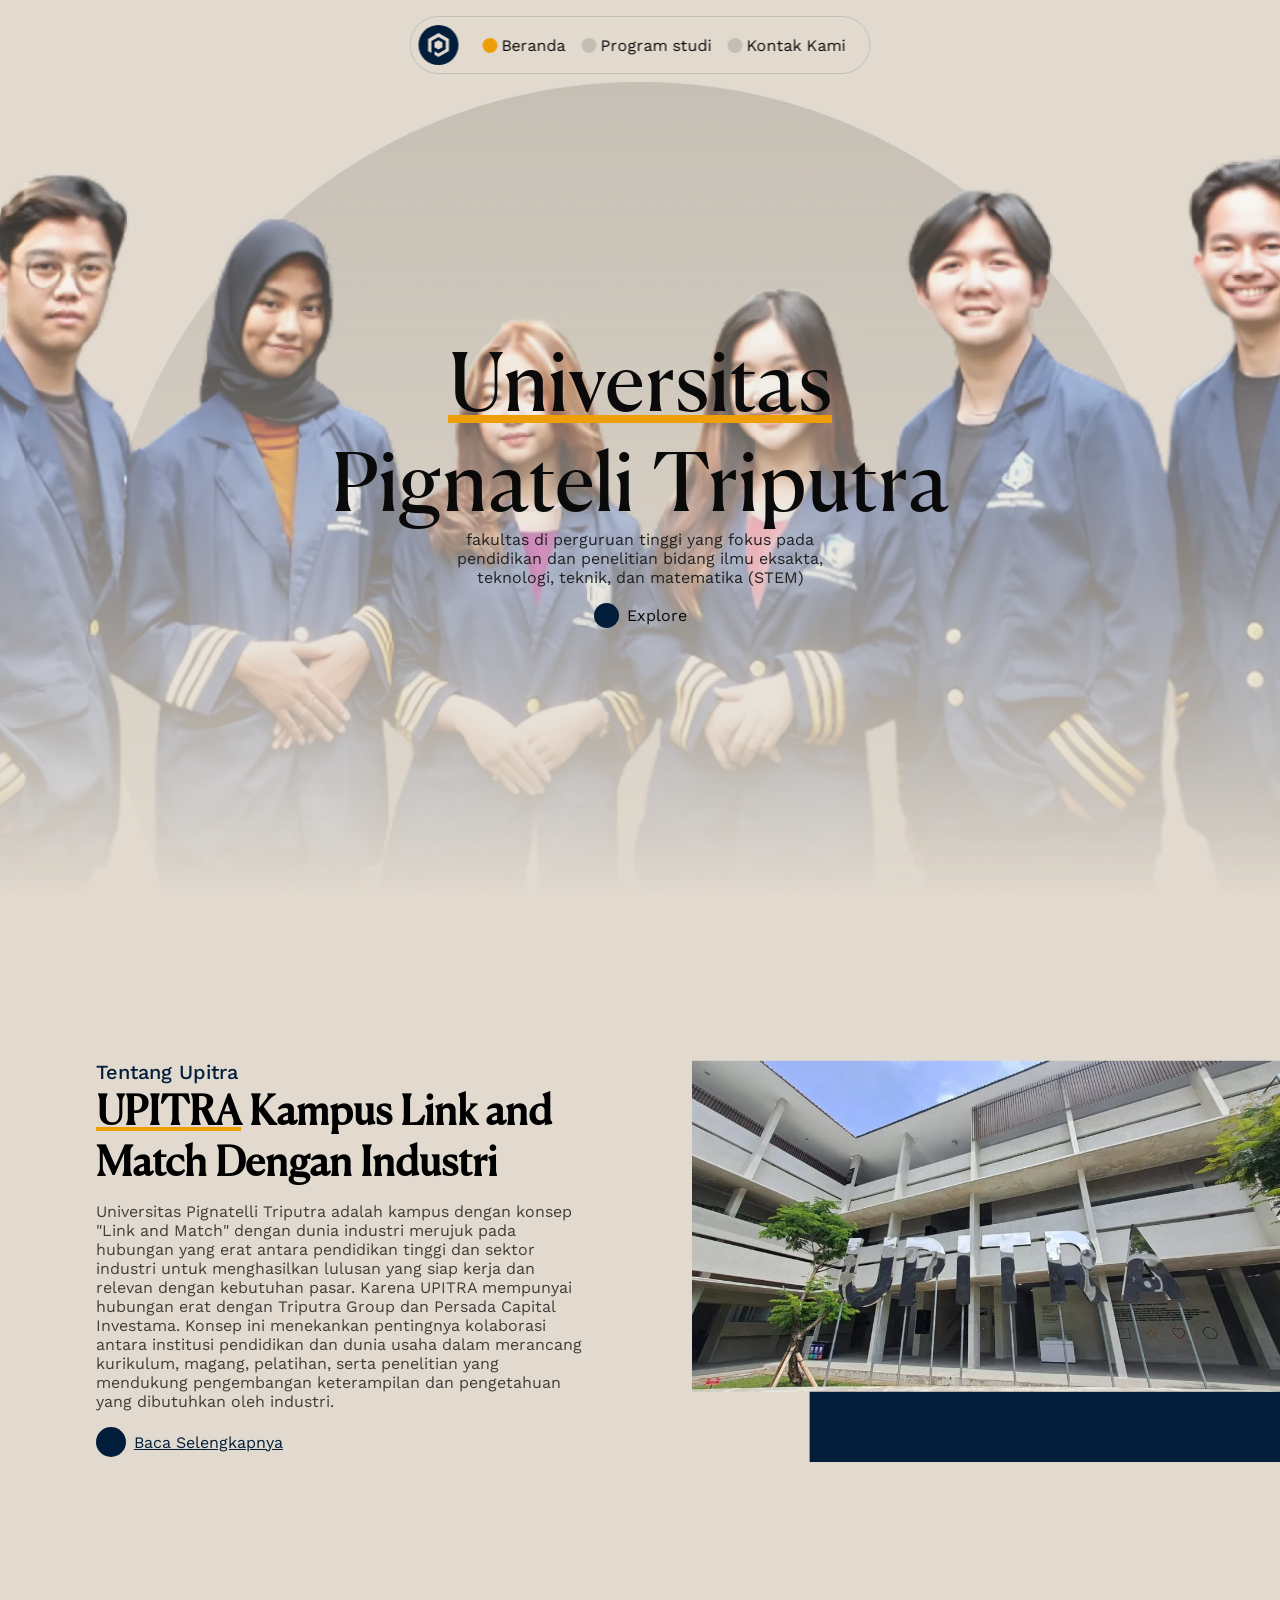
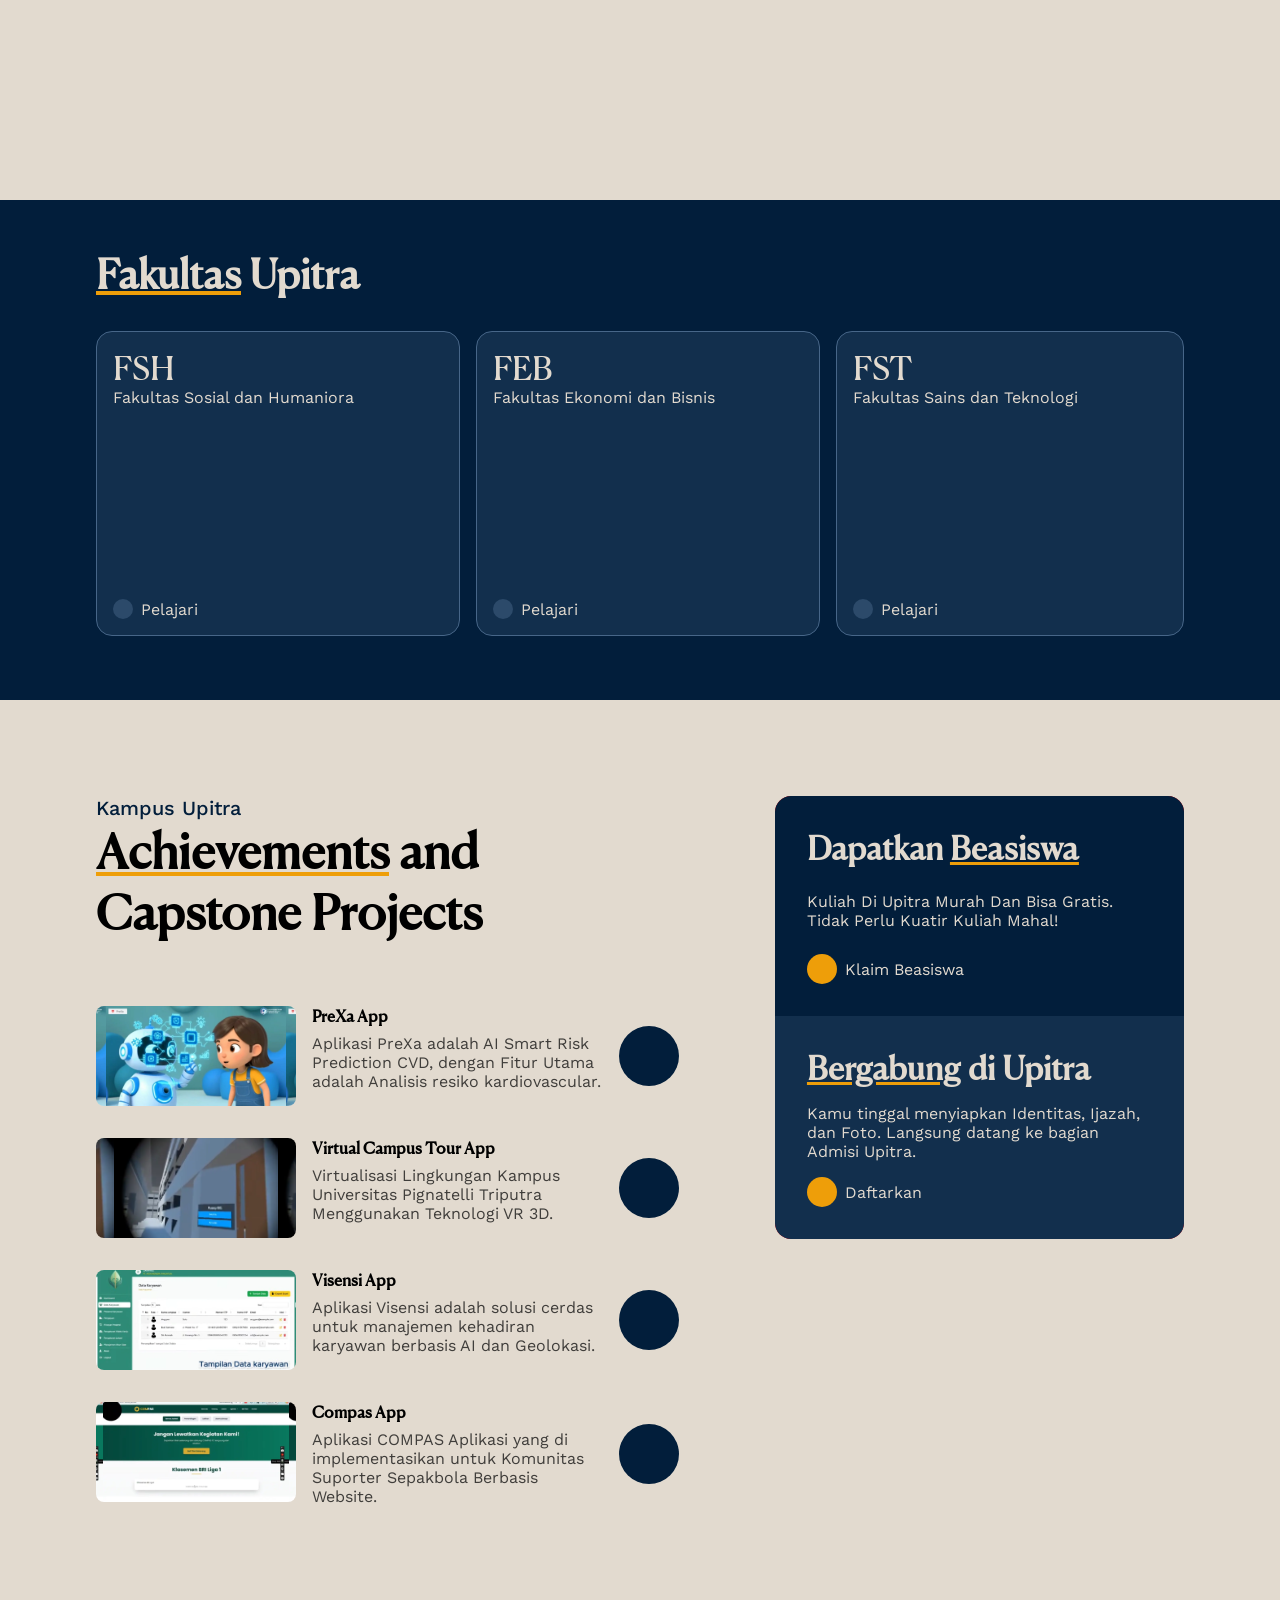
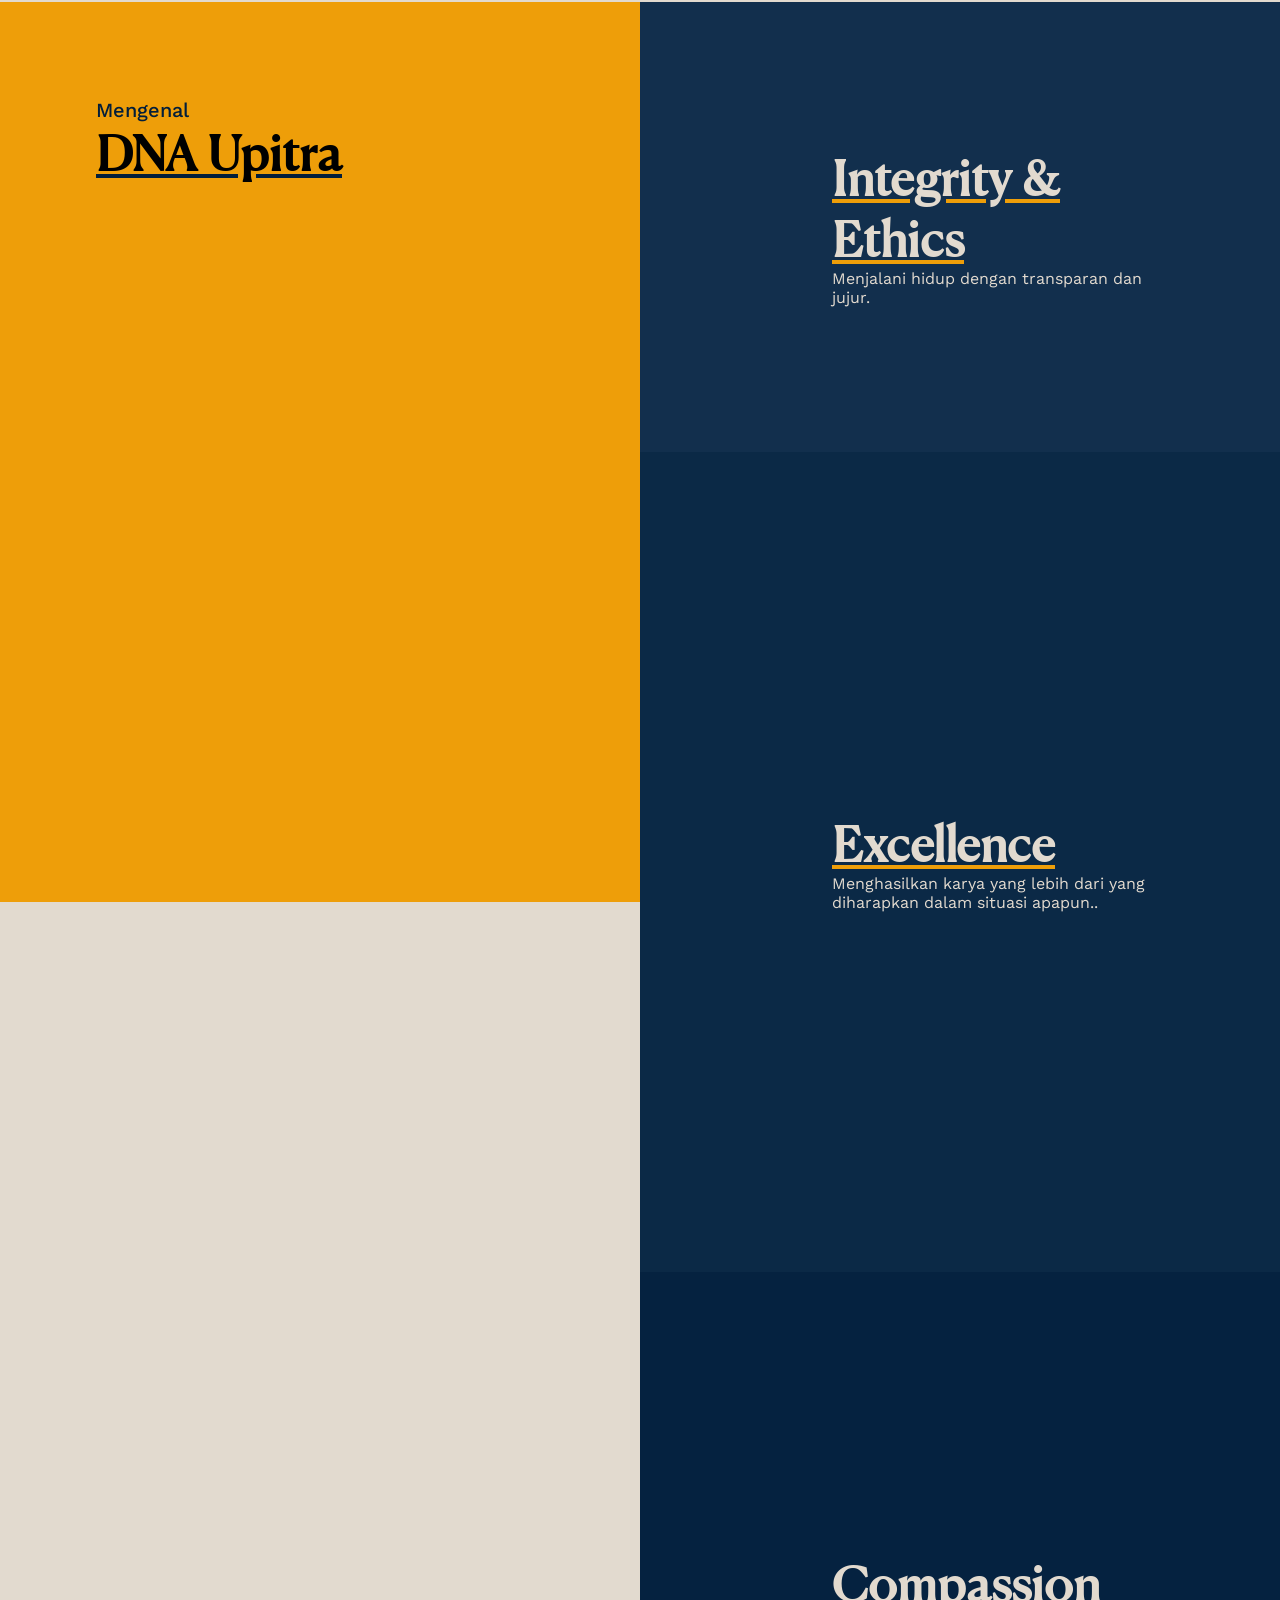
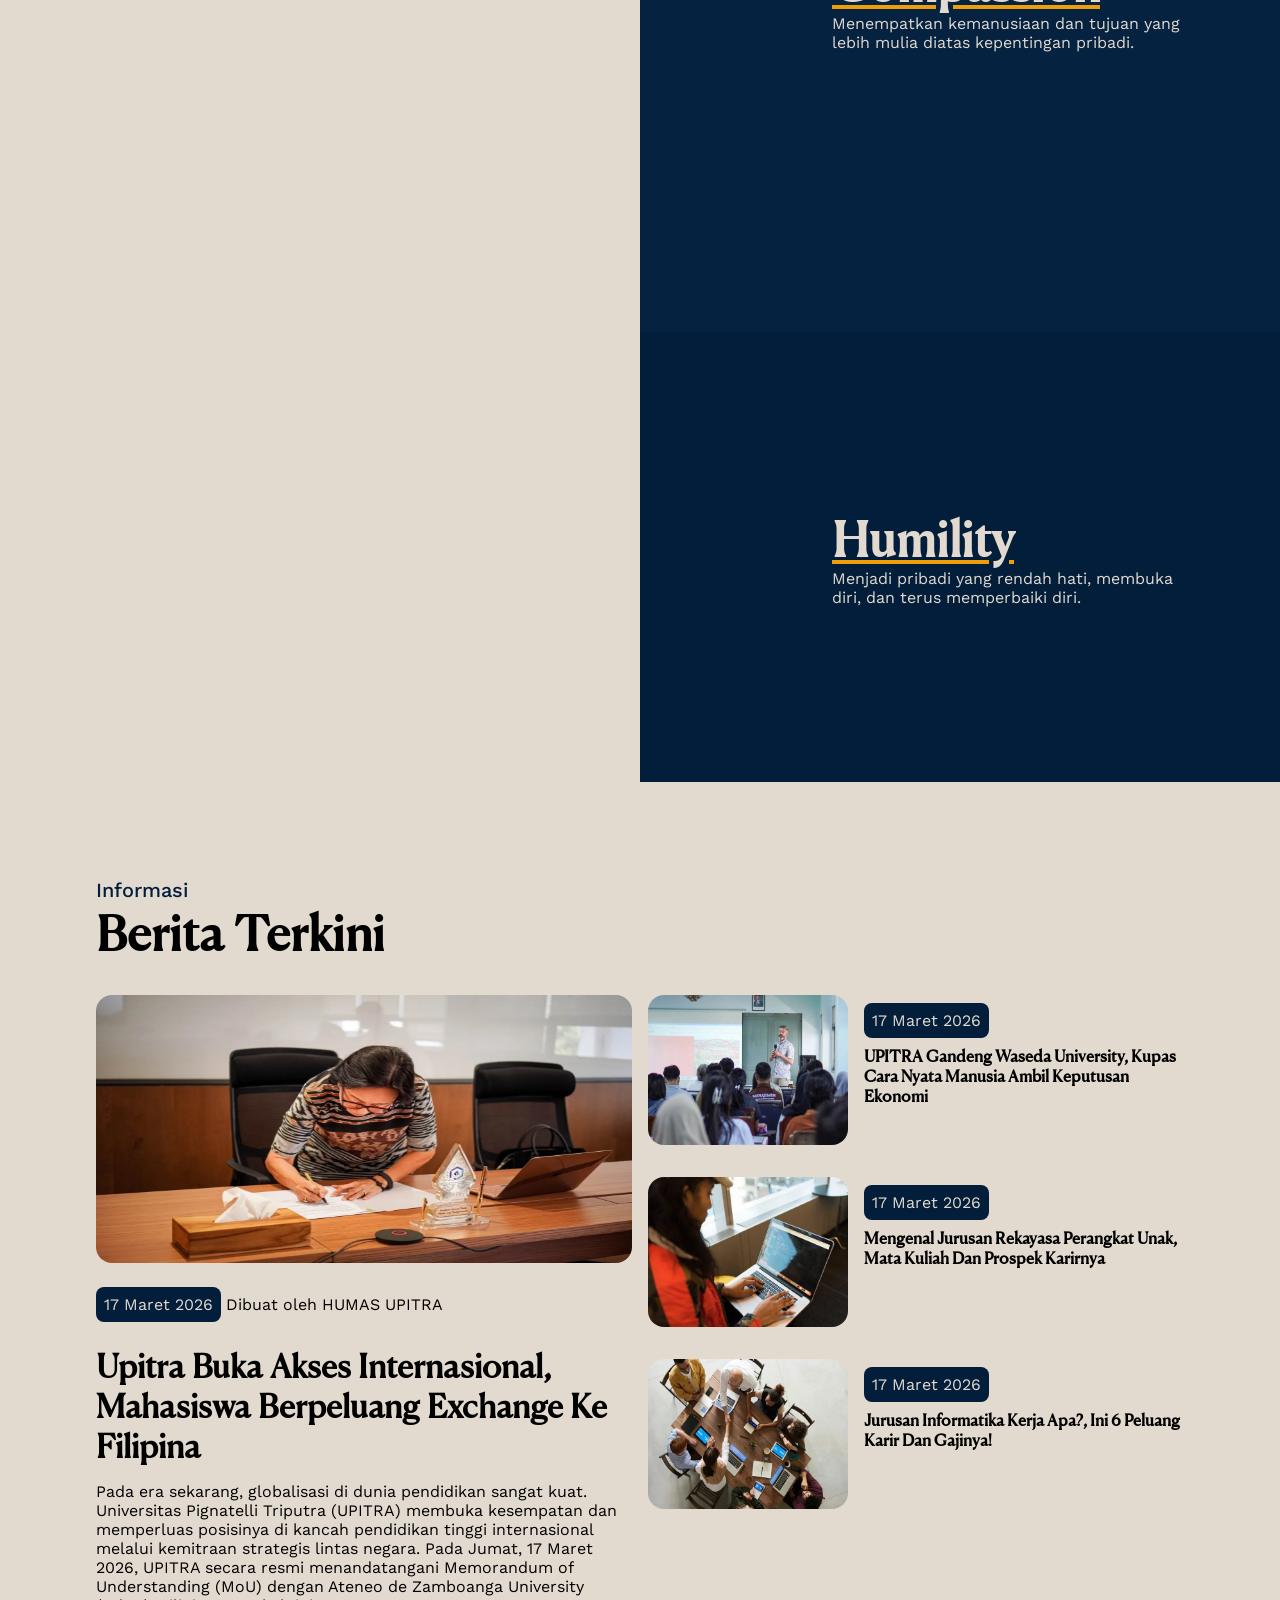
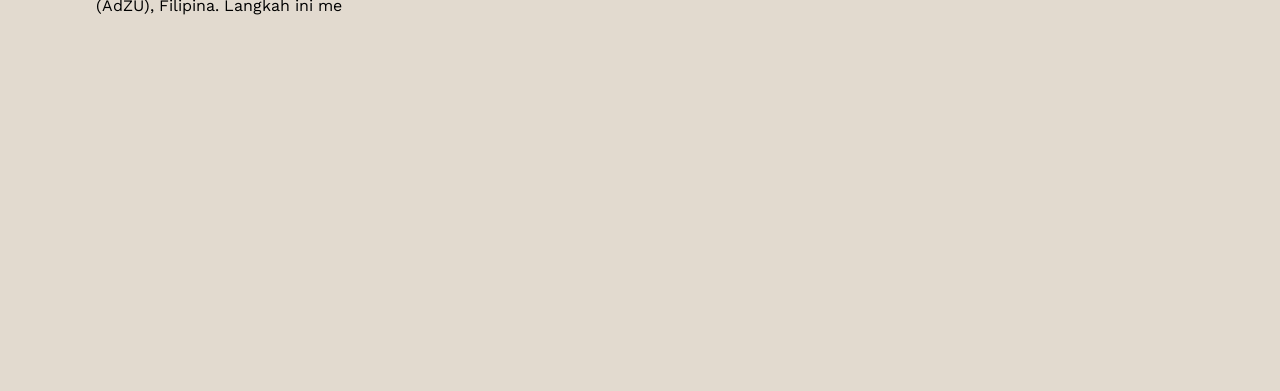
==== index.html @ 9a49d214 "uptd" ====
<!DOCTYPE html>
<html lang="en">
<head>
    <meta charset="UTF-8">
    <meta name="viewport" content="width=device-width, initial-scale=1.0">
    <link rel="stylesheet" href="style.css">
    <link rel='stylesheet' href='https://cdn-uicons.flaticon.com/4.0.0/uicons-regular-rounded/css/uicons-regular-rounded.css'>
    <link rel='stylesheet' href='https://cdn-uicons.flaticon.com/4.0.0/uicons-regular-straight/css/uicons-regular-straight.css'>
    <title>Document</title>
</head>
<body>
    <header>
        <div class="logo">
            <svg xmlns="http://www.w3.org/2000/svg" width="862" height="993" viewBox="0 0 862 993" fill="none">
                <path d="M862 250V745L430 993L268 900L267 752L429.5 848.5L727.5 674.5V334.5L433.5 164.5L140 332.5L138.5 826L137 825L0 746V251.5L433.5 0L862 250ZM594 396V586L428.5 681L264 586V396.5L429.5 300.5L594 396Z" fill="#0B0B0B"/>
            </svg>
        </div>
        <ul class="menus" id="menus">
            <li class="menu"><a href=""><span class="active"></span>Beranda</a></li>
            <li class="menu"><a href=""><span></span>Program studi</a></li>
            <li class="menu"><a href=""><span></span>Kontak Kami</a></li>
        </ul>
        <div class="trigger-menu" id="triggerMenu" >
            <i class="fi fi-rs-burger-menu"></i>
        </div>
    </header>
    <section class="section1">
        <div class="hero">
            <h1><span>Universitas</span> <br> Pignateli Triputra</h1>
            <div class="con-hero-text">
                <p>fakultas di perguruan tinggi yang fokus pada pendidikan dan penelitian bidang ilmu eksakta, teknologi, teknik, dan matematika (STEM)</p>
                <a href="#sc2"><span><i class="fi fi-rr-arrow-small-down"></i></span> Explore</a>
            </div>
        </div>
    </section>
    <section class="section2" id="sc2">
        <div class="tentang-kami">
            <h3>Tentang Upitra</h3>
            <h2><span>UPITRA</span> Kampus Link and Match Dengan Industri</h2>
            <p>
                Universitas Pignatelli Triputra adalah kampus dengan konsep "Link and Match" dengan dunia industri merujuk pada hubungan yang erat antara pendidikan tinggi dan sektor industri untuk menghasilkan lulusan yang siap kerja dan relevan dengan kebutuhan pasar. Karena UPITRA mempunyai hubungan erat dengan Triputra Group dan Persada Capital Investama. Konsep ini menekankan pentingnya kolaborasi antara institusi pendidikan dan dunia usaha dalam merancang kurikulum, magang, pelatihan, serta penelitian yang mendukung pengembangan keterampilan dan pengetahuan yang dibutuhkan oleh industri.
            </p>
            <a class="baca-selengkapnya"><button><i class="fi fi-rs-arrow-small-right"></i></button> Baca Selengkapnya</a>
        </div>
        <div class="image-sc2">
            <div class="gambar-gedung">
                <img src="assets/gedung.webp" alt="">
            </div>
        </div>
    </section>
    <section class="section3">
        <div class="fakultas">
            <h2><span>Fakultas</span> Upitra</h2>
            <ul>
                <li>
                    <p>
                        <span>FSH</span> <br>
                        Fakultas Sosial dan Humaniora
                    </p>
                    <i class="icon fi fi-rs-languages-world"></i>
                    <a href=""><span><i class="fi fi-rs-arrow-small-right"></i></span>Pelajari </a>
                </li>
                <li>
                    <p>
                        <span>FEB</span> <br>
                        Fakultas Ekonomi dan Bisnis
                    </p>
                    <i class="icon fi fi-rs-bank"></i>
                    <a href=""><span><i class="fi fi-rs-arrow-small-right"></i></span>Pelajari </a>
                </li>
                <li>
                    <p>
                        <span>FST</span> <br>
                        Fakultas Sains dan Teknologi
                    </p>
                    <i class="icon fi fi-rs-display-code"></i>
                    <a href=""><span><i class="fi fi-rs-arrow-small-right"></i></span>Pelajari </a>
                </li>
            </ul>
        </div>
        <div class="project">
            <div class="achievement">
                <h3>Kampus Upitra</h3>
                <h2><span>Achievements</span> and Capstone Projects</h2>
                <div class="con-projects">
                    <div class="item-project">
                        <div class="img-item-project"></div>
                        <div class="content-project">
                            <h4>PreXa App</h4>
                            <p>Aplikasi PreXa adalah AI Smart Risk Prediction CVD, dengan Fitur Utama adalah Analisis resiko kardiovascular.</p>
                        </div>
                        <a href=""></a>
                    </div>
                    <div class="item-project">
                        <div class="img-item-project"></div>
                        <div class="content-project">
                            <h4>Virtual Campus Tour App</h4>
                            <p>Virtualisasi Lingkungan Kampus Universitas Pignatelli Triputra Menggunakan Teknologi VR 3D.</p>
                        </div>
                        <a href=""></a>
                    </div>
                    <div class="item-project">
                        <div class="img-item-project"></div>
                        <div class="content-project">
                            <h4>Visensi App</h4>
                            <p>Aplikasi Visensi adalah solusi cerdas untuk manajemen kehadiran karyawan berbasis AI dan Geolokasi.</p>
                        </div>
                        <a href=""></a>
                    </div>
                    <div class="item-project">
                        <div class="img-item-project"></div>
                        <div class="content-project">
                            <h4>Compas App</h4>
                            <p>Aplikasi COMPAS Aplikasi yang di implementasikan untuk Komunitas Suporter Sepakbola Berbasis Website.</p>
                        </div>
                        <a href=""></a>
                    </div>
                </div>
            </div>
            <div class="con-sticky">
                <div class="pendaftaran">
                <div class="beasiswa">
                    <h3>Dapatkan <span>Beasiswa</span></h3>
                    <p>Kuliah Di Upitra Murah Dan Bisa Gratis. Tidak Perlu Kuatir Kuliah Mahal!</p>
                    <a href=""><span><i class="fi fi-rs-arrow-small-right"></i></span>Klaim Beasiswa</a>
                </div>
                <div class="daftarkan">
                    <h3><span>Bergabung</span> di Upitra</h3>
                    <p>Kamu tinggal menyiapkan Identitas, Ijazah, dan Foto. Langsung datang ke bagian Admisi Upitra.</p>
                    <a href=""><span><i class="fi fi-rs-arrow-small-right"></i></span>Daftarkan</a>
                </div>
            </div>
            </div>

        </div>
    </section>
    <section class="section4">
        <div class="con-sticky-img">
            <div class="img-upitra-dna">
                <h3>Mengenal</h3>
                <h2>DNA Upitra</h2>
            </div>
        </div>
        <ul>
            <li class="upitra-dna">
                <i class="fi fi-rs-square"></i>
                <div class="content-upitra-dna">
                    <h4>Integrity & Ethics</h4>
                    <p>Menjalani hidup dengan transparan dan jujur.</p>
                </div>
            </li>
            <li class="upitra-dna">
                <i class="fi fi-rs-star"></i>
                <div class="content-upitra-dna">
                    <h4>Excellence</h4>
                    <p>Menghasilkan karya yang lebih dari yang diharapkan dalam situasi apapun..</p>
                </div>
            </li>
            <li class="upitra-dna">
                <i class="fi fi-rs-heart"></i>
                <div class="content-upitra-dna">
                    <h4>Compassion</h4>
                    <p>Menempatkan kemanusiaan dan tujuan yang lebih mulia diatas kepentingan pribadi.</p>
                </div>
            </li>
            <li class="upitra-dna">
                <i class="fi fi-rs-circle"></i>
                <div class="content-upitra-dna">
                    <h4>Humility</h4>
                    <p>Menjadi pribadi yang rendah hati, membuka diri, dan terus memperbaiki diri.</p>
                </div>
            </li>
        </ul>
    </section>
    <section class="section5">
        <h3 class="informasi">Informasi</h3>
        <h2>Berita Terkini</h2>
        <div class="con-berita">
            <div class="item-berita">
                <img src="assets/filipin.webp" class="img-berita" alt="" srcset="">
                <div class="date"><span>17 Maret 2026</span> Dibuat oleh HUMAS UPITRA</div>
                <h4>Upitra Buka Akses Internasional, Mahasiswa Berpeluang exchange ke filipina</h4>
                <p>Pada era sekarang, globalisasi di dunia pendidikan sangat kuat. Universitas Pignatelli Triputra (UPITRA) membuka kesempatan dan memperluas posisinya di kancah pendidikan tinggi internasional melalui kemitraan strategis lintas negara. Pada Jumat, 17 Maret 2026, UPITRA secara resmi menandatangani Memorandum of Understanding (MoU) dengan Ateneo de Zamboanga University (AdZU), Filipina. Langkah ini me</p>
            </div>
            <div class="berita-vertikal">

                <div class="item-berita-vertikal">
                    <img src="assets/waseda.webp" class="img-berita-vertikal"></img>
                    <div class="content-berita-vertikal">
                        <div class="date"><span>17 Maret 2026</span></div>
                        <h4>UPITRA Gandeng Waseda University, Kupas Cara Nyata Manusia Ambil Keputusan Ekonomi</h4>
                    </div>
                </div>

                <div class="item-berita-vertikal">
                    <img src="assets/rpl.webp" class="img-berita-vertikal"></img>
                    <div class="content-berita-vertikal">
                        <div class="date"><span>17 Maret 2026</span></div>
                        <h4>Mengenal Jurusan rekayasa perangkat unak, mata kuliah dan prospek karirnya</h4>
                    </div>
                </div>

                <div class="item-berita-vertikal">
                    <img src="assets/informatika.webp" class="img-berita-vertikal"></img>
                    <div class="content-berita-vertikal">
                        <div class="date"><span>17 Maret 2026</span></div>
                        <h4>Jurusan informatika kerja apa?, ini 6 peluang karir dan gajinya!</h4>
                    </div>
                </div>

            </div>
        </div>
    </section>

    <footer>

    </footer>
    <script>
        const triggerMenu = document.getElementById("triggerMenu");
        const menus = document.getElementById("menus");

        function showMenu() {
            menus.classList.toggle('buka')
            if (menus.classList.contains('buka')) {
                document.body.style.overflow = 'hidden'
            } else {
                document.body.style.overflow = 'auto'
            }
        }

        triggerMenu.addEventListener("click", showMenu)

        document.body.style.overflow = 'auto'
    </script>
</body>
</html>
---- style.css ----
@import url(./global.css);

:is(h1, h2, h3, h4, h5, h6) {
    font-family: var(--font1)
}

body {
    background: var(--light);
    font-family: var(--font2)
}

header {
    display: flex;
    align-items: center;
    width: fit-content;
    justify-content: center;
    padding: 0rem;
    background-color: oklch(from var(--light) l c h / 0.75);
    backdrop-filter: blur(10px);
    border: 1px solid var(--gray);
    border-radius: 100px;
    position: fixed;
    padding: 0.5rem;
    padding-right: 1.5rem;
    top: 1rem;
    left: 50%;
    transform: translateX(-50%);
    gap: 1.5rem;
    height: fit-content;
    z-index: 999;

    .logo {
        width: 40px;
        height: 40px;
        /* margin-left: var(--p-body); */
        display: flex;
        align-items: center;
        gap: 0.5rem;
        background-color: var(--cl2);
        padding: 0.5rem;
        border-radius: 50%;
        flex-shrink: 0;
    }

    .logo h1 {
        font-size: 1.25rem;
        font-weight: bold;
    }

    .logo svg {
        width: 100%;
        height: 100%;
        flex-shrink: 0;
    }

    .logo svg path {
        fill: var(--light);
    }

    .menus {
        display: flex;
        align-items: center;
        height: 100%;
        font-size: 1.5rem;
        gap: 1rem;
        list-style: none;
        /* padding-right: var(--p-body); */
    }

    .menus .menu a {
        text-decoration: none;
        display: flex;
        align-items: center;
        gap: 0.25rem;
        font-size: 1rem;
        color: var(--cl1);
    }

    .menus .menu span {
        width: 15px;
        aspect-ratio: 1/1;
        border-radius: 50%;
        display: inline-block;
        background: var(--gray);
    }

    .menus .menu .active {
        background-color: var(--cl3);
    }

    .trigger-menu {
        display: none;
    }

    @media (max-width:1024px) {
        width: 100%;
        top: 0;
        border-radius: 0;
        height: 70px;
        padding-inline: 2rem;
        border: none;
        border-bottom: 1px solid var(--gray);
        justify-content: space-between;

        .trigger-menu {
            display: grid;
        }

        .logo {
            background-color: transparent;
            padding: 0;
        }

        .logo svg path {
            fill: var(--cl2);
        }

        .menus {
            position: fixed;
            top: 70px;
            flex-direction: column;
            align-items: flex-start;
            /* background-color: oklch(from var(--light) l c h / 0.75);
            backdrop-filter: blur(10px); */
            background-color: var(--cl2);
            height: calc(100vh - 70px);
            width: 100%;
            padding: 2rem;
            left: 0;
            display: none;
            gap: 2rem;
        }

        .menus.buka {
            display: flex;
        }

        .menus .menu a {
            color: var(--light);
            font-size: 1.5rem;
        }
    }
}

.section1 {
    background: url(assets/page-banner-3.webp);
    width: 100%;
    height: 100vh;
    background-position: center;
    background-repeat: no-repeat;
    background-size: cover;
    overflow: hidden;

    .hero {
        width: 100%;
        height: 100%;
        padding: 2rem;
        padding-top: 90px;
        /* background-color: var(--cl2opa50); */
        display: flex;
        flex-direction: column;
        justify-content: center;
        align-items: center;
    }

    .hero h1 {
        text-align: center;
        color: var(--cl1);
        font-size: clamp(4rem, 10vw, 5rem);
        font-weight: normal;
    }

    .hero h1 span {
        text-decoration: underline;
        text-decoration-color: var(--cl3);
    }

    .hero .con-hero-text p {
        color: oklab(from var(--cl1) 0.25 a b);
        max-width: 400px;
        text-align: center;
    }

    .hero .con-hero-text {
        display: flex;
        flex-direction: column;
        gap: 1rem;
        align-items: center;
        justify-content: space-between;
    }

    .hero .con-hero-text a {
        display: flex;
        align-items: center;
        gap: 0.5rem;
        text-decoration: none;
        color: var(--cl1) !important;
    }

    .hero .con-hero-text a span {
        background: var(--cl2);
        width: 25px;
        height: 25px;
        border-radius: 50%;
        color: var(--light);
        font-size: 1.25rem;
        display: grid;
        place-items: center;
    }
}

.section2 {
    width: 100%;
    display: flex;
    padding-top: 10rem;
    min-height: 100vh;
    gap: var(--p-body);
    overflow: hidden;

    .tentang-kami {
        width: 50%;
        padding-left: var(--p-body);
    }

    .tentang-kami h3 {
        font-size: 1.25rem;
        font-family: var(--font2);
        font-weight: normal;
        color: var(--cl2);
        font-weight: 500;
    }

    .tentang-kami h2 {
        font-size: clamp(1.5rem, 10vw, 2.5rem);
        padding-bottom: 1rem;
    }

    .tentang-kami h2 span {
        text-decoration: underline;
        text-decoration-color: var(--cl3);
    }

    .tentang-kami p {
        color: oklab(from var(--cl1) l a b / 0.75);
    }

    .tentang-kami .baca-selengkapnya {
        display: flex;
        align-items: center;
        width: fit-content;
        gap: 0.5rem;
        padding-top: 1rem;
        text-decoration: underline;
        text-decoration-color: var(--cl2);
        color: var(--cl2);
    }

    .tentang-kami .baca-selengkapnya button {
        width: 30px;
        height: 30px;
        border-radius: 50%;
        border: none;
        display: grid;
        place-items: center;
        background-color: var(--cl2);
        color: var(--light);
    }

    .image-sc2 {
        width: 50%;
    }

    .image-sc2 .gambar-gedung {
        width: 100%;
        height: fit-content;
        position: relative;
        transform: translateY(20%) translateX(20%);
        background-color: oklch(from var(--cl2) l c h);
    }

    .image-sc2 .gambar-gedung img {
        width: calc(100%);
        
        height: fit-content;
        transform: translateY(-20%) translateX(-20%);
    }
}

@media (max-width: 1024px) {
    .section2 {
        flex-direction: column-reverse;
        :is(.tentang-kami, .image-sc2) {
            width: 100%;
        }

        .image-sc2 {
            padding: 2rem;
        }
        .tentang-kami {
            padding: 2rem;
        }
    }
}

.section3 {
    width: 100%;
    height: fit-content;
    display: flex;
    flex-direction: column;
    position: relative;

    .fakultas {
        flex-grow: 0;
        background-color: var(--cl2);
        height: fit-content;
        padding: 2rem;
        padding-bottom: 4rem;
        padding-inline: var(--p-body);
    }

    .fakultas h2 {
        color: var(--light);
        font-size: 2.5rem;
        padding-block: 1rem;
        padding-bottom: 2rem;
    }

    .fakultas h2 span {
        text-decoration: underline;
        text-decoration-color: var(--cl3);
    }

    .fakultas ul {
        list-style: none;
        display: flex;
        gap: 1rem;
    }

    .fakultas li {
        grid-row: 1;
        flex-shrink: 0;
        flex-grow: 1;
        height: auto;
        border-radius: 1rem;
        gap: var(--p-body);
        padding: 1rem;
        display: flex;
        flex-direction: column;
        justify-content: space-between;
        background-color: oklab(from var(--cl2) 0.3 a b);
        transition: 0.5s;
        border: 1px solid oklab(from var(--cl2) 0.5 a b);
    }

    .fakultas li p {
        color: var(--light);
        font-size: 1rem;
        transition: 0.25s;
    }

    .fakultas li p span {
        font-size: 2rem;
        font-family: var(--font1) !important;
    }

    .fakultas li .icon {
        color: var(--light);
        align-self: center;
        font-size: clamp(3rem, 10vw, 5rem);
        transition: 0.25s;
    }

    .fakultas li a {
        color: var(--light);
        display: flex;
        align-items: center;
        gap: 0.5rem;
        font-size: 1rem;
    }

    .fakultas li a span {
        width: 20px;
        aspect-ratio: 1/1;
        display: inline-block;
        display: grid;
        
        place-items: center;
        background-color: oklab(from var(--cl2) 0.4 a b);
        border-radius: 50%;
        transition: 0.25s;
    }

    .fakultas li:hover {
        transform: translateY(-5%);
    }

    .fakultas li:hover .icon {
        transform: translateY(-15%);
    }

    .fakultas li:hover a span {
        background-color: var(--cl3);
        color: var(--cl2);
    }

    @media (max-width:1024px) {
        .fakultas ul {
            display: flex;
            flex-direction: column;
        }

        .fakultas li {

        }
    }

    .project {
        padding: var(--p-body);
        background-color: var(--light);
        display: flex;
        position: relative;
        gap: var(--p-body);
    }

    .project .achievement h2 {
        font-size: clamp(1.5rem, 10vw, 3rem);
    }

    .project .achievement h2 span {
        text-decoration: underline;
        text-decoration-color: var(--cl3);
    }

    .project .achievement h3 {
        font-size: 1.25rem;
        font-family: var(--font2);
        font-weight: normal;
        color: var(--cl2);
        font-weight: 500;
    }

    .con-projects {
        display: flex;
        gap: 2rem;
        flex-direction: column;
        cursor: grab;
        margin-top: 4rem;
    }

    .img-item-project {
        height: 100px;
        flex-shrink: 0;
        aspect-ratio: 12/6;
        border-radius: 0.5rem;
    }

    .item-project{
        flex-grow: 1;
        flex-shrink: 0;
        flex-basis: 1;
        display: flex;
        flex-direction: row;
        gap: 1rem;
        cursor: grab;
    }

    .item-project h4 {
        margin-bottom: 0.5rem;
    }

    .item-project .content-project p {
        color: oklab(from var(--cl1) l a b / 0.75);
    }

    .item-project:nth-child(1) .img-item-project {
        background: url(assets/prexa.webp);
        background-size: contain;
        background-position: center;
    }
    .item-project:nth-child(2) .img-item-project {
        background: url(assets/vr.webp);
        background-size: contain;
        background-position: center;
    }
    .item-project:nth-child(3) .img-item-project {
        background: url(assets/visensi.webp);
        background-size: contain;
        background-position: center;
    }
    .item-project:nth-child(4) .img-item-project {
        background: url(assets/compas.webp);
        background-size: contain;
        background-position: center;
    }

    .item-project a {
        height: 60px;
        aspect-ratio: 1/1;
        background-color: var(--cl2);
        align-self: center;
        border-radius: 50%;
    }

    .item-project .content-project {
        width: 100%;
    }

    .achievement {
        flex-grow: 1;
        overflow: hidden;
    }

    .con-sticky {
        flex-grow: 1;
        position: relative;
        height: stretch;
        /* background-color: red; */
    }

    .pendaftaran {
        position: sticky;
        top: var(--p-body);
        background-color: red;
        overflow: hidden;
        border-radius: 1rem;
    }

    .pendaftaran h3 {
        font-size: 2rem;
    }

    .pendaftaran h3 span {
        text-decoration: underline;
        text-decoration-color: var(--cl3);
    }

    .pendaftaran a {
        display: flex;
        align-items: center;
        gap: 0.5rem;
    }
    .pendaftaran a span {
        width: 30px;
        aspect-ratio: 1/1;
        flex-shrink: 0;
        background-color: var(--cl3);
        border-radius: 50%;
    }

    .pendaftaran .beasiswa {
        padding: 2rem;
        background-color: var(--cl2);
        color: var(--light);
        display: flex;
        flex-direction: column;
        gap: 1.5rem;
    }

    .pendaftaran .daftarkan {
        padding: 2rem;
        background-color: oklch(from var(--cl2) 0.3 c h);
        color: var(--light);
        display: flex;
        flex-direction: column;
        gap: 1rem;
    }

    @media (max-width:1024px) {
        .project {
            flex-direction: column;
        }

        .item-project {
            flex-direction: column;
        }

        .img-item-project {
            width: 100%;
            height: auto;
        }
    }
}

.section4 {
    width: 100%;
    display: grid;
    grid-template-columns: 1fr 1fr ;
    position: relative;

    .con-sticky-img {
        height: stratch;
        flex-basis: 1;
        /* padding-inline: 1rem; */
    }

    .img-upitra-dna {
        height: calc(100vh);
        position: sticky;
        top: 0rem;
         background: var(--cl3);
        background-position: left;
        background-size: cover;
        padding: var(--p-body);
    }

    .img-upitra-dna h3 {
        font-size: 1.25rem;
        font-family: var(--font2);
        font-weight: normal;
        color: var(--cl2);
        font-weight: 500;
    }

    .img-upitra-dna h2 {
        font-size: clamp(1.5rem, 10vw, 3rem);
        text-decoration: underline;
        text-decoration-color: var(--cl2);
    }


    .upitra-dna {
        height: calc(100vh / 2);
        width: calc(100%);
        display: flex;
        gap: 6rem;
        padding-inline: 6rem;
        background-color: var(--cl2);
        align-items: center;
        color: var(--light);
        position: sticky;
        right: 0;
    }

    .upitra-dna i {
        font-size: 4rem;
        height: fit-content;
        display: grid;
        place-items: center;
    }

    .upitra-dna:nth-child(1) i {
        color: greenyellow;
    }
    .upitra-dna:nth-child(2) i {
        color: var(--cl3);
    }
    .upitra-dna:nth-child(3) i {
        color: rgb(255, 47, 47);
    }
    .upitra-dna:nth-child(4) i {
        color: rgb(224, 255, 252);
    }

    .upitra-dna h4 {
        font-size: clamp(1rem, 10vw, 3rem);
        text-decoration: underline;
        text-decoration-color: var(--cl3);
    }

    .upitra-dna:nth-child(1) {
        top: 0;
        background-color: oklch(from var(--cl2) 0.3 c h);
    }
    .upitra-dna:nth-child(2) {
        top: 5rem;
        background-color: oklch(from var(--cl2) 0.275 c h);
        height: calc(100vh - 5rem);
    }
    .upitra-dna:nth-child(3) {
        top: 10rem;
        background-color: oklch(from var(--cl2) 0.25 c h);
        height: calc(100vh - 15rem);
    }
    .upitra-dna:nth-child(4) {
        top: 15rem;
    }

    @media (max-width:1024px) {
        
        display: flex;
        flex-direction: column;
        

        .img-upitra-dna {
            height: 400px;
        }
        .upitra-dna {
            flex-direction: column;
            display: flex;
            justify-content: center;
            align-items: center;
            height: 100vh;
            width: 100%;
            gap: 2rem;
            padding-inline: var(--p-body);
        }

        .upitra-dna {
            text-align: center;
        }
    }
}

.section5 {
    padding: var(--p-body);

    .informasi {
        font-size: 1.25rem;
        font-family: var(--font2);
        font-weight: normal;
        color: var(--cl2);
        font-weight: 500;
    }

    h2 {
        font-size: clamp(1.5rem, 10vw, 3rem);
    }

    .con-berita {
        display: grid;
        grid-template-columns: 1fr 1fr;
        min-height: 100vh;
        width: 100%;
        gap: 1rem;
        margin-top: 2rem;
    }

    .img-berita {
        width: 100%;
        background-size: cover;
        background-position: center;
        aspect-ratio: 12/6;
        border-radius: 1rem;
    }

    .item-berita {
        display: flex;
        flex-direction: column;
        gap: 1rem;
    }

    .date {
        margin-block: 1rem;
    }

    .date span {
        padding: 0.5rem;
        background: var(--cl2);
        color: var(--light);
        width: fit-content;
        border-radius: 0.5rem;
    }

    .content-berita-vertikal {
        display: flex;
        flex-direction: column;
    }

    .item-berita h4 {
        font-size: clamp(1.5rem, 10vw, 2rem);
    }

    .berita-vertikal {
        display: flex;
        flex-direction: column;
        gap: 2rem;
    }

    .item-berita-vertikal {
        display: flex;
        align-items: flex-start;
        gap: 1rem;
    }

    .img-berita-vertikal {
        width: 200px;
        aspect-ratio: 12/9;
        border-radius: 1rem;
    }

    :is(.item-berita, .item-berita-vertikal) h4 {
        text-transform: capitalize;
    }

    @media (max-width:1024px) {
        .con-berita {
            display: flex;
        flex-direction: column;
        gap: 2rem;
        }

        .img-berita-vertikal {
            width: 150px;
            aspect-ratio: 12/9;
        }

        .item-berita-vertikal {
            align-items: center;
        }

        :is(.item-berita-vertikal) h4 {
            font-size: 0.75rem;
        }
    }
}
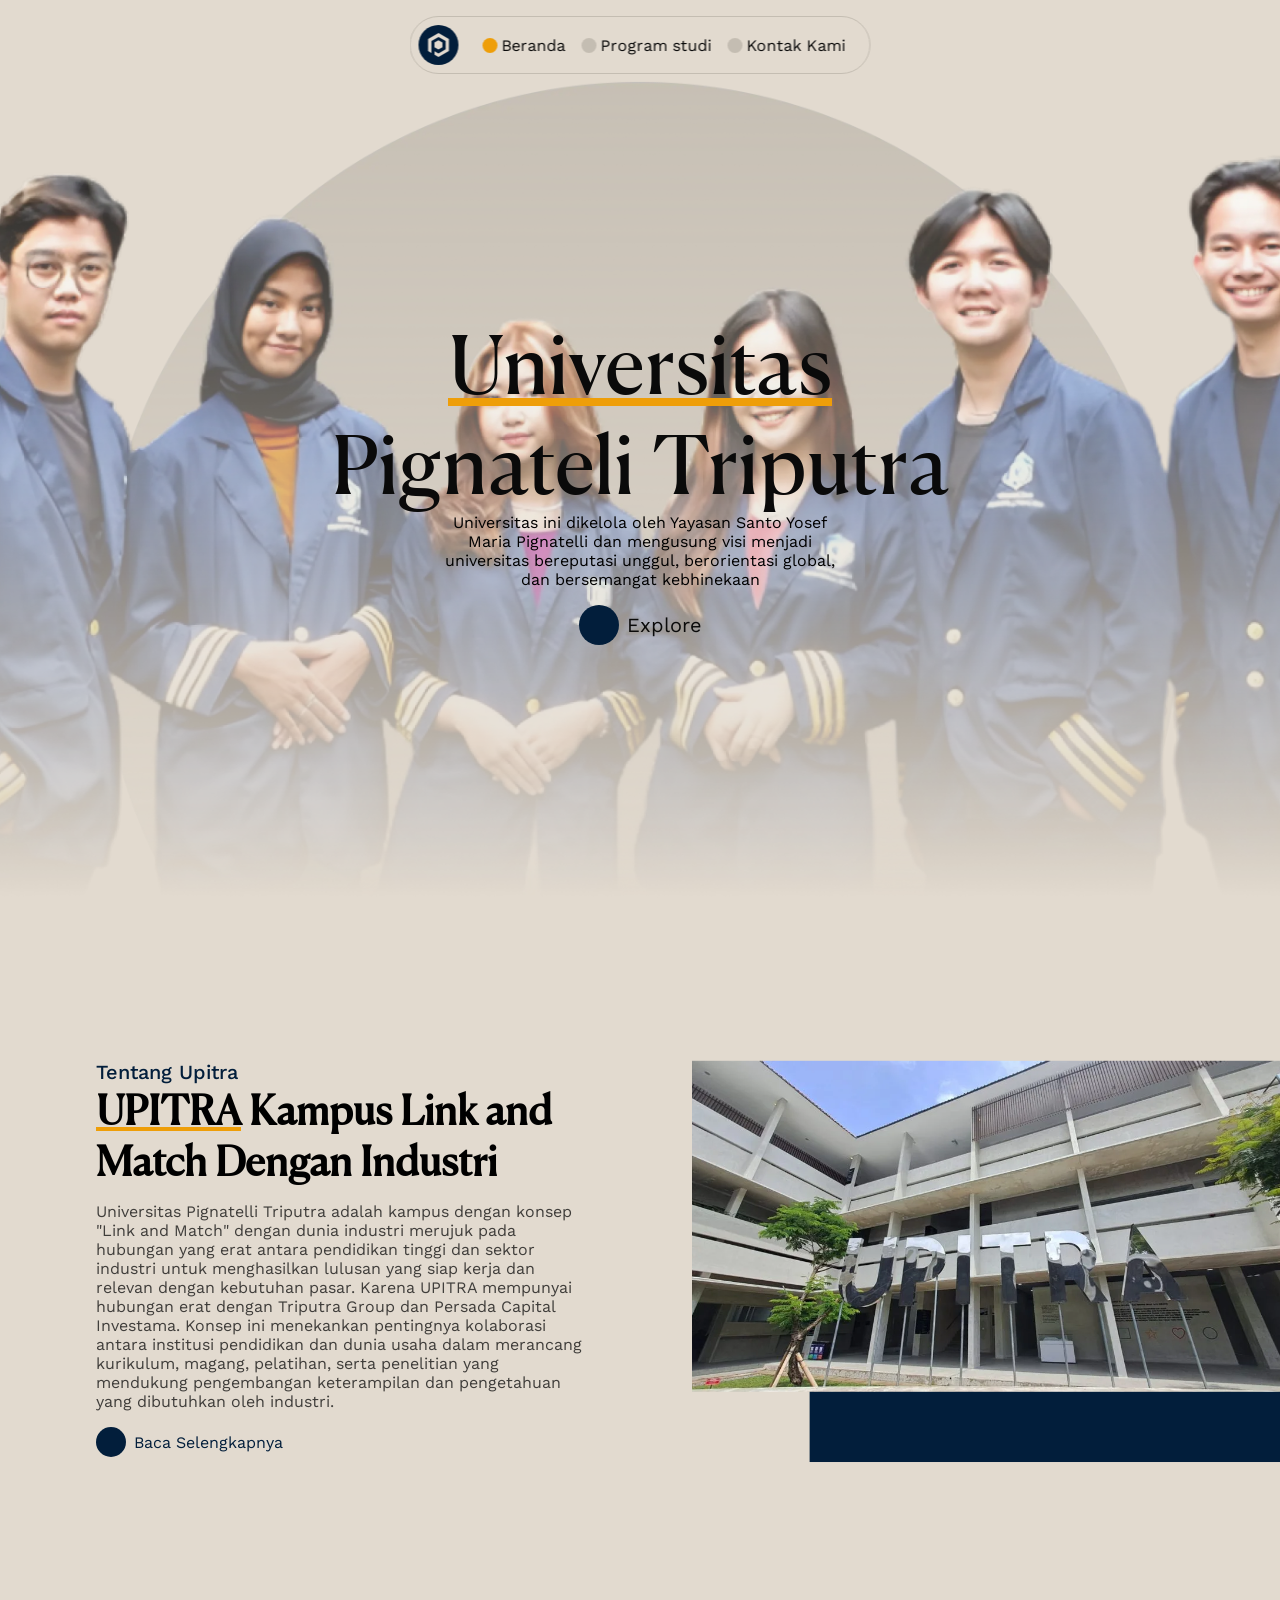
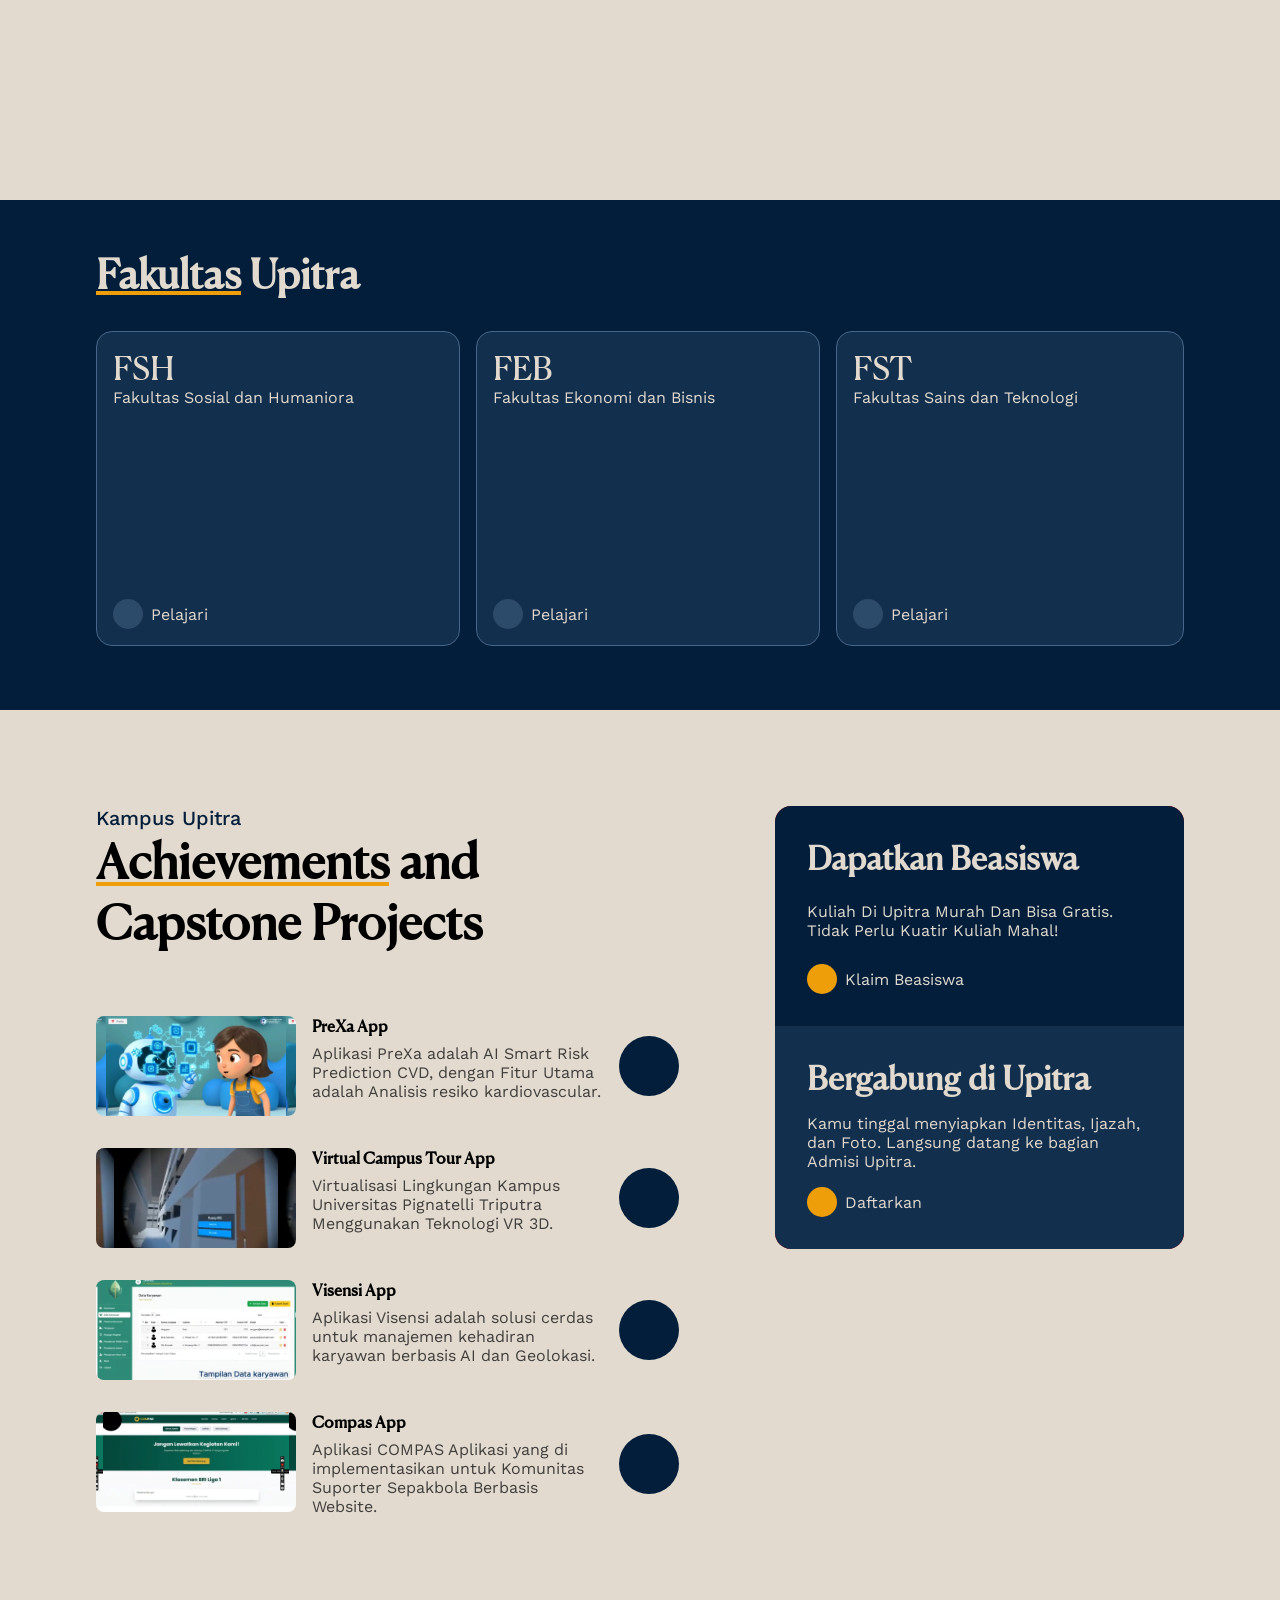
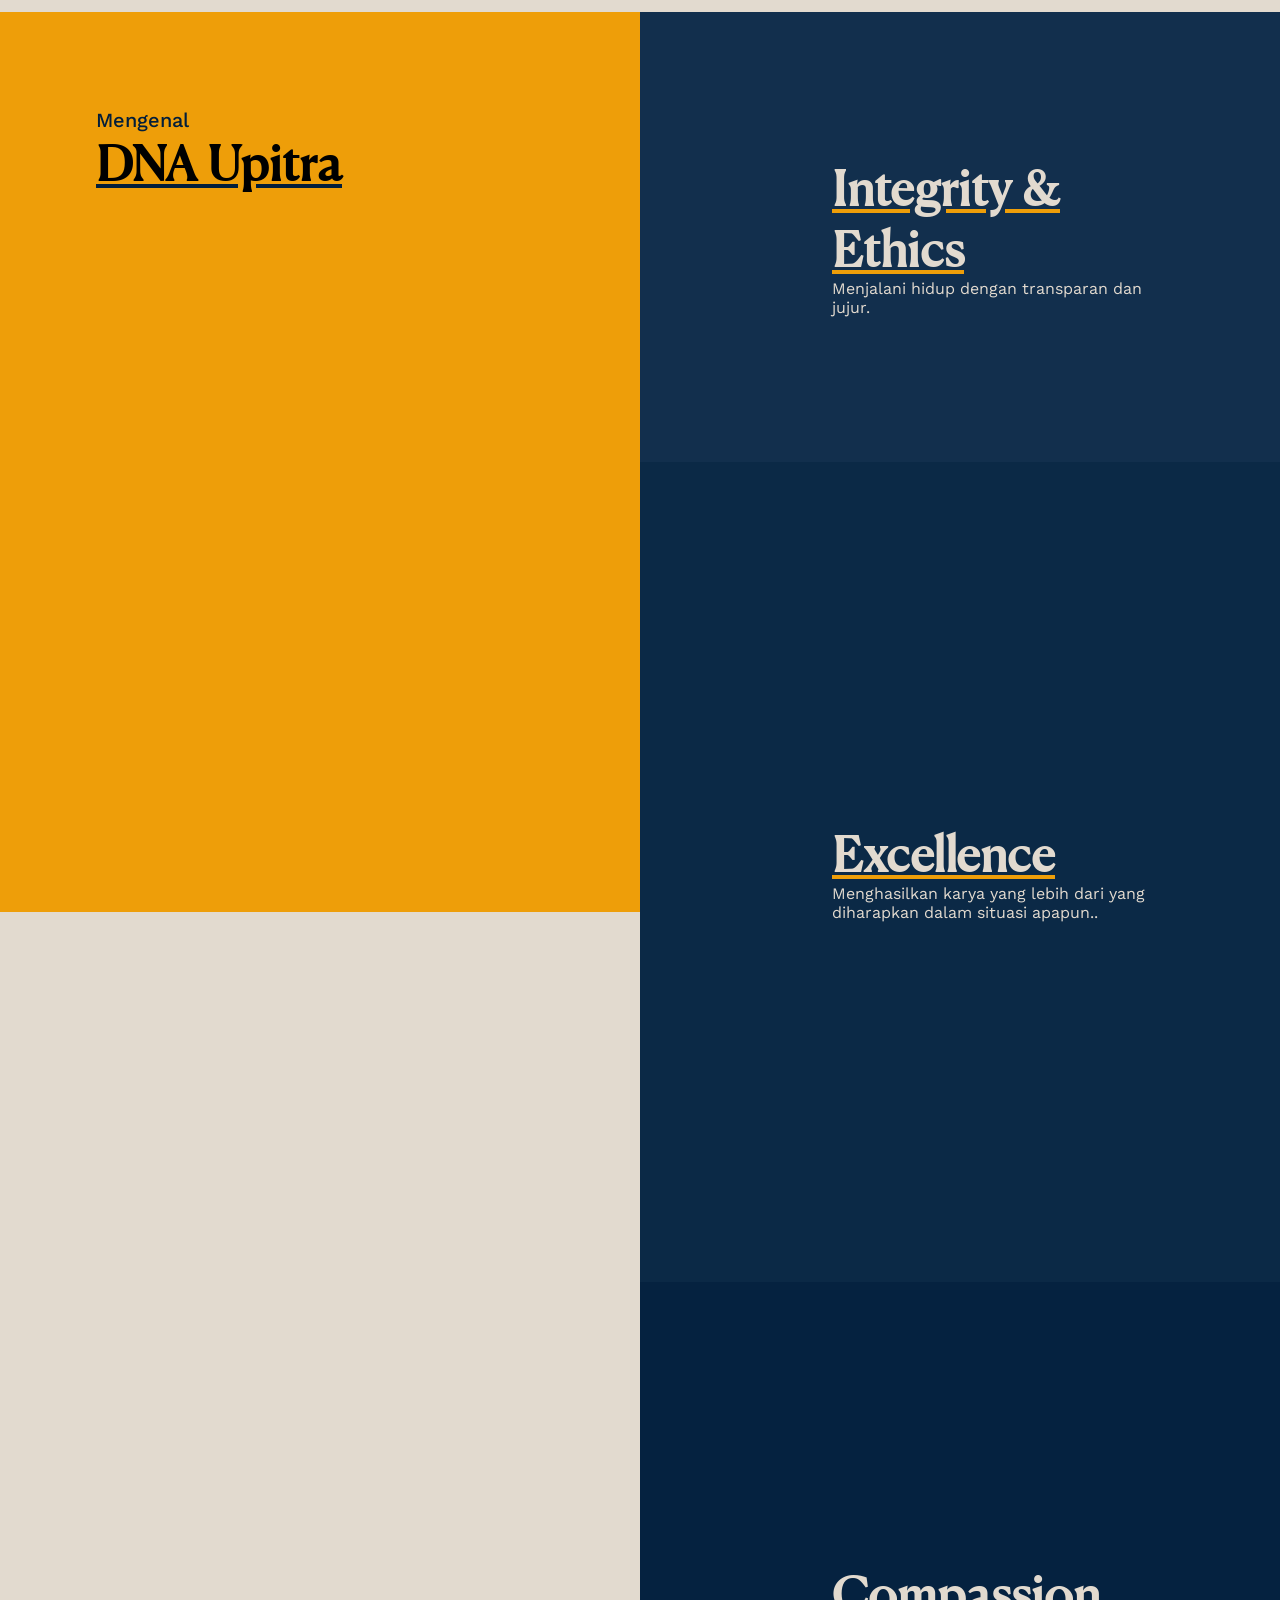
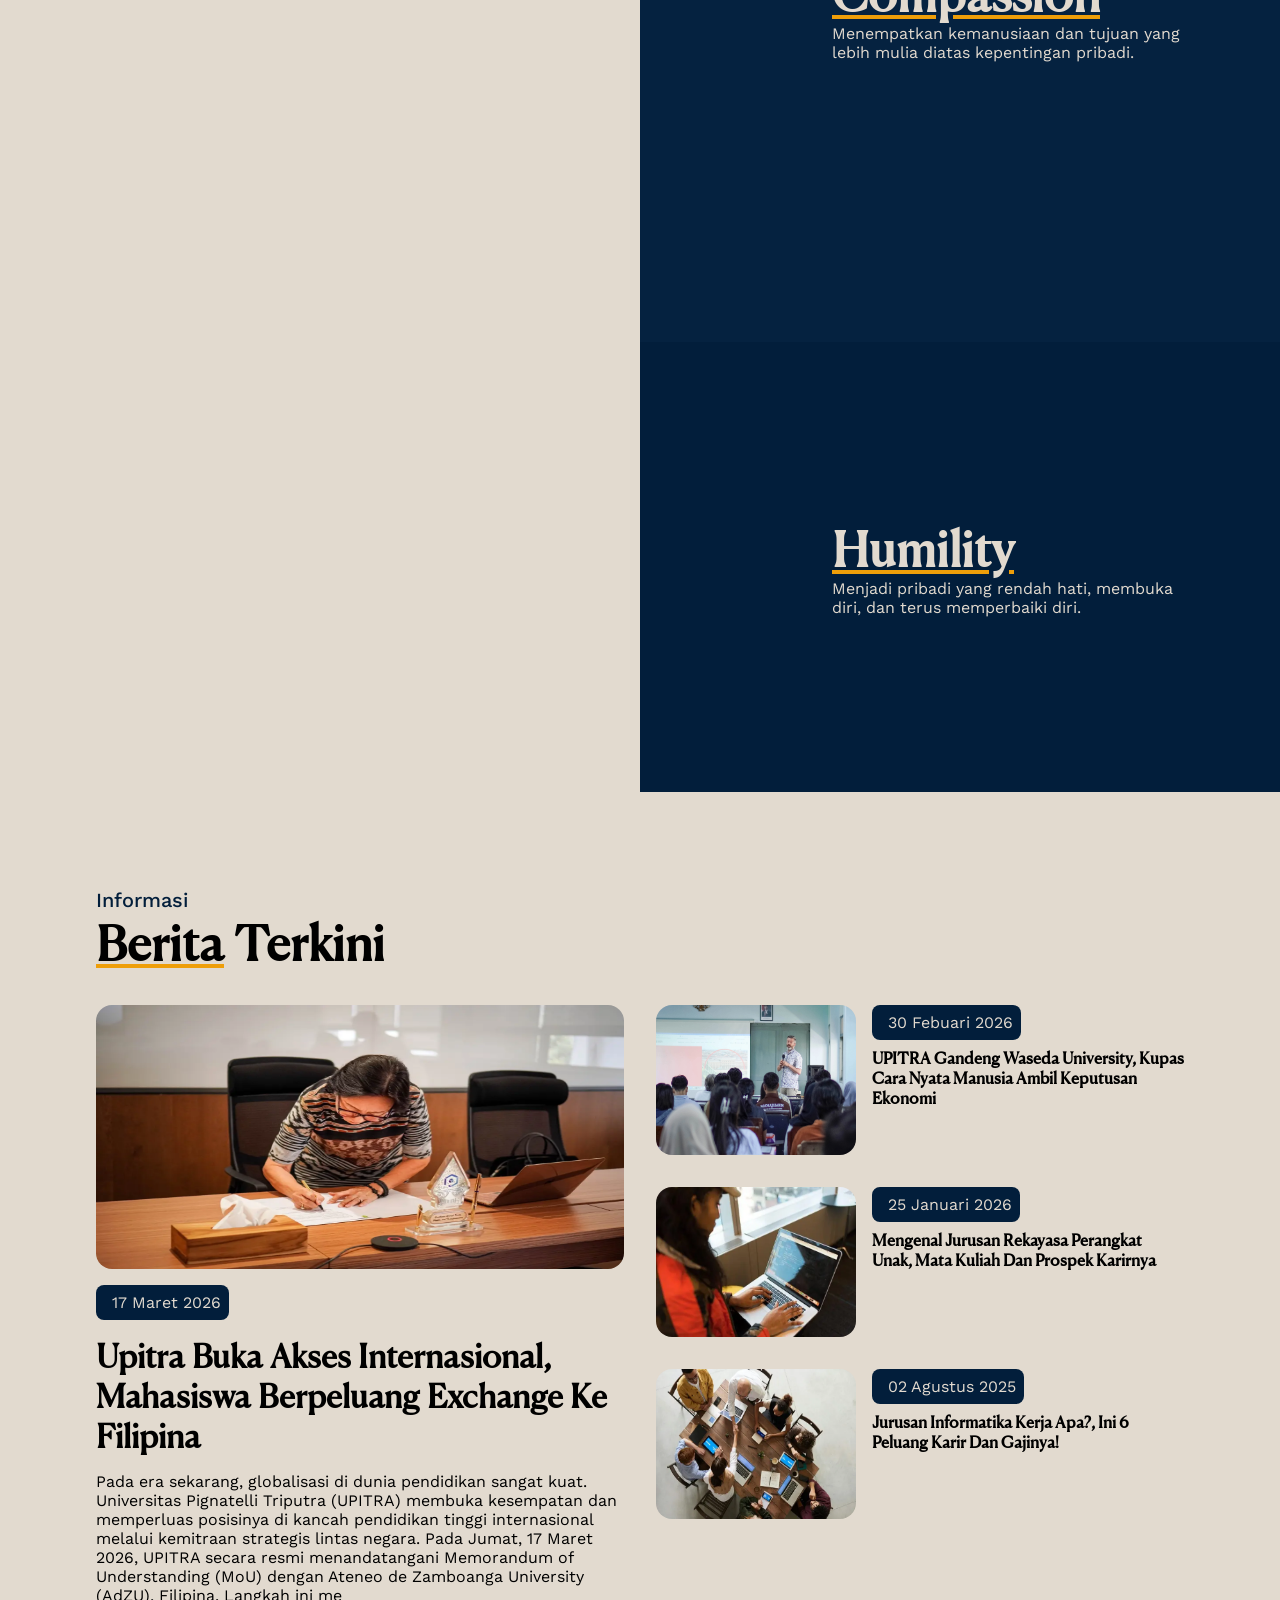
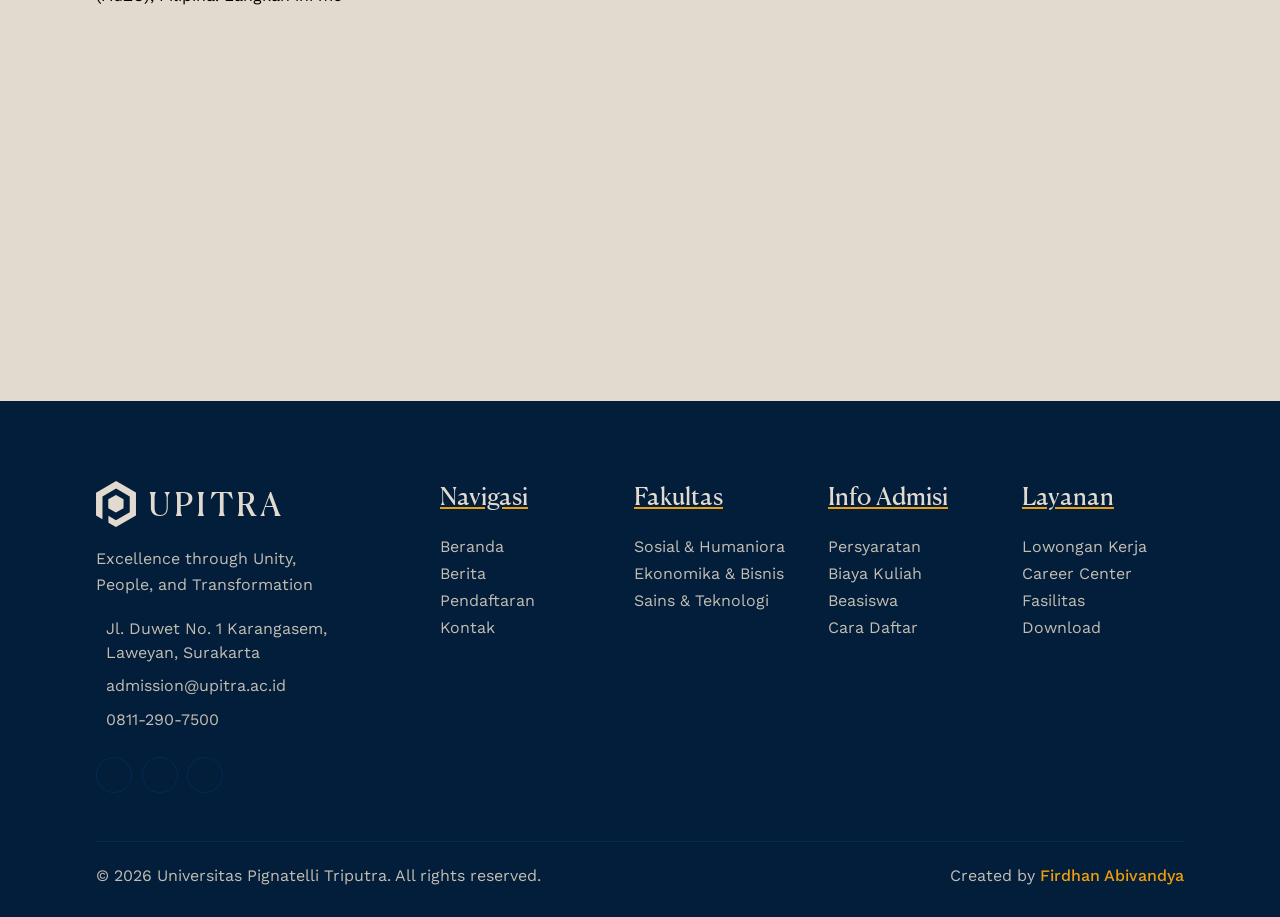
==== commit 2a3f1ac1: "uptd" ====
--- a/index.html
+++ b/index.html
@@ -4,9 +4,11 @@
     <meta charset="UTF-8">
     <meta name="viewport" content="width=device-width, initial-scale=1.0">
     <link rel="stylesheet" href="style.css">
-    <link rel='stylesheet' href='https://cdn-uicons.flaticon.com/4.0.0/uicons-regular-rounded/css/uicons-regular-rounded.css'>
-    <link rel='stylesheet' href='https://cdn-uicons.flaticon.com/4.0.0/uicons-regular-straight/css/uicons-regular-straight.css'>
-    <title>Document</title>
+    <!-- <link rel='stylesheet' href='https://cdn-uicons.flaticon.com/4.0.0/uicons-regular-rounded/css/uicons-regular-rounded.css'>
+    <link rel='stylesheet' href='https://cdn-uicons.flaticon.com/4.0.0/uicons-regular-straight/css/uicons-regular-straight.css'> -->
+    <script src="script"></script>
+    <title>Upitra</title>
+    
 </head>
 <body>
     <header>
@@ -16,8 +18,8 @@
             </svg>
         </div>
         <ul class="menus" id="menus">
-            <li class="menu"><a href=""><span class="active"></span>Beranda</a></li>
-            <li class="menu"><a href=""><span></span>Program studi</a></li>
+            <li class="menu"><a href="index.html"><span class="active"></span>Beranda</a></li>
+            <li class="menu"><a href="prodi.html"><span></span>Program studi</a></li>
             <li class="menu"><a href=""><span></span>Kontak Kami</a></li>
         </ul>
         <div class="trigger-menu" id="triggerMenu" >
@@ -26,21 +28,19 @@
     </header>
     <section class="section1">
         <div class="hero">
-            <h1><span>Universitas</span> <br> Pignateli Triputra</h1>
-            <div class="con-hero-text">
-                <p>fakultas di perguruan tinggi yang fokus pada pendidikan dan penelitian bidang ilmu eksakta, teknologi, teknik, dan matematika (STEM)</p>
-                <a href="#sc2"><span><i class="fi fi-rr-arrow-small-down"></i></span> Explore</a>
-            </div>
+            <h1><span class="underline">Universitas</span> <br> Pignateli Triputra</h1>
+            <p>Universitas ini dikelola oleh Yayasan Santo Yosef Maria Pignatelli dan mengusung visi menjadi universitas bereputasi unggul, berorientasi global, dan bersemangat kebhinekaan</p>
+            <a href="#sc2"><span><i class="fi fi-rs-arrow-small-down"></i></span> Explore</a>
         </div>
     </section>
     <section class="section2" id="sc2">
         <div class="tentang-kami">
             <h3>Tentang Upitra</h3>
-            <h2><span>UPITRA</span> Kampus Link and Match Dengan Industri</h2>
+            <h2><span class="underline">UPITRA</span> Kampus Link and Match Dengan Industri</h2>
             <p>
                 Universitas Pignatelli Triputra adalah kampus dengan konsep "Link and Match" dengan dunia industri merujuk pada hubungan yang erat antara pendidikan tinggi dan sektor industri untuk menghasilkan lulusan yang siap kerja dan relevan dengan kebutuhan pasar. Karena UPITRA mempunyai hubungan erat dengan Triputra Group dan Persada Capital Investama. Konsep ini menekankan pentingnya kolaborasi antara institusi pendidikan dan dunia usaha dalam merancang kurikulum, magang, pelatihan, serta penelitian yang mendukung pengembangan keterampilan dan pengetahuan yang dibutuhkan oleh industri.
             </p>
-            <a class="baca-selengkapnya"><button><i class="fi fi-rs-arrow-small-right"></i></button> Baca Selengkapnya</a>
+            <a href="" class="baca-selengkapnya"><button><i class="fi fi-rs-arrow-small-right"></i></button> Baca Selengkapnya</a>
         </div>
         <div class="image-sc2">
             <div class="gambar-gedung">
@@ -50,7 +50,7 @@
     </section>
     <section class="section3">
         <div class="fakultas">
-            <h2><span>Fakultas</span> Upitra</h2>
+            <h2><span class="underline">Fakultas</span> Upitra</h2>
             <ul>
                 <li>
                     <p>
@@ -81,7 +81,7 @@
         <div class="project">
             <div class="achievement">
                 <h3>Kampus Upitra</h3>
-                <h2><span>Achievements</span> and Capstone Projects</h2>
+                <h2><span class="underline">Achievements</span> and Capstone Projects</h2>
                 <div class="con-projects">
                     <div class="item-project">
                         <div class="img-item-project"></div>
@@ -89,7 +89,7 @@
                             <h4>PreXa App</h4>
                             <p>Aplikasi PreXa adalah AI Smart Risk Prediction CVD, dengan Fitur Utama adalah Analisis resiko kardiovascular.</p>
                         </div>
-                        <a href=""></a>
+                        <a href=""><i class="fi fi-rs-arrow-small-right"></i></a>
                     </div>
                     <div class="item-project">
                         <div class="img-item-project"></div>
@@ -97,7 +97,7 @@
                             <h4>Virtual Campus Tour App</h4>
                             <p>Virtualisasi Lingkungan Kampus Universitas Pignatelli Triputra Menggunakan Teknologi VR 3D.</p>
                         </div>
-                        <a href=""></a>
+                        <a href=""><i class="fi fi-rs-arrow-small-right"></i></a>
                     </div>
                     <div class="item-project">
                         <div class="img-item-project"></div>
@@ -105,7 +105,7 @@
                             <h4>Visensi App</h4>
                             <p>Aplikasi Visensi adalah solusi cerdas untuk manajemen kehadiran karyawan berbasis AI dan Geolokasi.</p>
                         </div>
-                        <a href=""></a>
+                        <a href=""><i class="fi fi-rs-arrow-small-right"></i></a>
                     </div>
                     <div class="item-project">
                         <div class="img-item-project"></div>
@@ -113,7 +113,7 @@
                             <h4>Compas App</h4>
                             <p>Aplikasi COMPAS Aplikasi yang di implementasikan untuk Komunitas Suporter Sepakbola Berbasis Website.</p>
                         </div>
-                        <a href=""></a>
+                        <a href=""><i class="fi fi-rs-arrow-small-right"></i></a>
                     </div>
                 </div>
             </div>
@@ -122,12 +122,12 @@
                 <div class="beasiswa">
                     <h3>Dapatkan <span>Beasiswa</span></h3>
                     <p>Kuliah Di Upitra Murah Dan Bisa Gratis. Tidak Perlu Kuatir Kuliah Mahal!</p>
-                    <a href=""><span><i class="fi fi-rs-arrow-small-right"></i></span>Klaim Beasiswa</a>
+                    <a href=""><span><i class="fi fi-rs-star"></i></span>Klaim Beasiswa</a>
                 </div>
                 <div class="daftarkan">
                     <h3><span>Bergabung</span> di Upitra</h3>
                     <p>Kamu tinggal menyiapkan Identitas, Ijazah, dan Foto. Langsung datang ke bagian Admisi Upitra.</p>
-                    <a href=""><span><i class="fi fi-rs-arrow-small-right"></i></span>Daftarkan</a>
+                    <a href=""><span><i class="fi fi-rs-user-add"></i></span>Daftarkan</a>
                 </div>
             </div>
             </div>
@@ -174,11 +174,11 @@
     </section>
     <section class="section5">
         <h3 class="informasi">Informasi</h3>
-        <h2>Berita Terkini</h2>
+        <h2><span class="underline">Berita</span> Terkini</h2>
         <div class="con-berita">
             <div class="item-berita">
                 <img src="assets/filipin.webp" class="img-berita" alt="" srcset="">
-                <div class="date"><span>17 Maret 2026</span> Dibuat oleh HUMAS UPITRA</div>
+                <div class="date"><span><i class="fi fi-rs-calendar"></i> 17 Maret 2026</span></div>
                 <h4>Upitra Buka Akses Internasional, Mahasiswa Berpeluang exchange ke filipina</h4>
                 <p>Pada era sekarang, globalisasi di dunia pendidikan sangat kuat. Universitas Pignatelli Triputra (UPITRA) membuka kesempatan dan memperluas posisinya di kancah pendidikan tinggi internasional melalui kemitraan strategis lintas negara. Pada Jumat, 17 Maret 2026, UPITRA secara resmi menandatangani Memorandum of Understanding (MoU) dengan Ateneo de Zamboanga University (AdZU), Filipina. Langkah ini me</p>
             </div>
@@ -187,7 +187,7 @@
                 <div class="item-berita-vertikal">
                     <img src="assets/waseda.webp" class="img-berita-vertikal"></img>
                     <div class="content-berita-vertikal">
-                        <div class="date"><span>17 Maret 2026</span></div>
+                        <div class="date"><span><i class="fi fi-rs-calendar"></i> 30 Febuari 2026</span></div>
                         <h4>UPITRA Gandeng Waseda University, Kupas Cara Nyata Manusia Ambil Keputusan Ekonomi</h4>
                     </div>
                 </div>
@@ -195,7 +195,7 @@
                 <div class="item-berita-vertikal">
                     <img src="assets/rpl.webp" class="img-berita-vertikal"></img>
                     <div class="content-berita-vertikal">
-                        <div class="date"><span>17 Maret 2026</span></div>
+                        <div class="date"><span><i class="fi fi-rs-calendar"></i> 25 Januari 2026</span></div>
                         <h4>Mengenal Jurusan rekayasa perangkat unak, mata kuliah dan prospek karirnya</h4>
                     </div>
                 </div>
@@ -203,7 +203,7 @@
                 <div class="item-berita-vertikal">
                     <img src="assets/informatika.webp" class="img-berita-vertikal"></img>
                     <div class="content-berita-vertikal">
-                        <div class="date"><span>17 Maret 2026</span></div>
+                        <div class="date"><span><i class="fi fi-rs-calendar"></i> 02 Agustus 2025</span></div>
                         <h4>Jurusan informatika kerja apa?, ini 6 peluang karir dan gajinya!</h4>
                     </div>
                 </div>
@@ -212,9 +212,83 @@
         </div>
     </section>
 
-    <footer>
-
-    </footer>
+    <footer class="footer">
+    <div class="footer-top">
+        <div class="footer-brand">
+            <div class="footer-logo">
+                <svg xmlns="http://www.w3.org/2000/svg" width="40" height="46" viewBox="0 0 862 993" fill="none">
+                    <path d="M862 250V745L430 993L268 900L267 752L429.5 848.5L727.5 674.5V334.5L433.5 164.5L140 332.5L138.5 826L137 825L0 746V251.5L433.5 0L862 250ZM594 396V586L428.5 681L264 586V396.5L429.5 300.5L594 396Z" fill="var(--light)"/>
+                </svg>
+                <span>UPITRA</span>
+            </div>
+            <p class="footer-tagline">Excellence through Unity, People, and Transformation</p>
+            <div class="footer-contact-info">
+                <div class="footer-contact-item">
+                    <i class="fi fi-rs-marker"></i>
+                    <span>Jl. Duwet No. 1 Karangasem, Laweyan, Surakarta</span>
+                </div>
+                <div class="footer-contact-item">
+                    <i class="fi fi-rs-envelope"></i>
+                    <span>admission@upitra.ac.id</span>
+                </div>
+                <div class="footer-contact-item">
+                    <i class="fi fi-rs-phone-call"></i>
+                    <span>0811-290-7500</span>
+                </div>
+            </div>
+            <div class="footer-socials">
+                <a href="" class="social-btn"><i class="fi fi-rs-square"></i></a>
+                <a href="" class="social-btn"><i class="fi fi-rs-circle"></i></a>
+                <a href="" class="social-btn"><i class="fi fi-rs-star"></i></a>
+            </div>
+        </div>
+
+        <div class="footer-links">
+            <div class="footer-col">
+                <h4>Navigasi</h4>
+                <ul>
+                    <li><a href="index.html">Beranda</a></li>
+                    <li><a href="">Berita</a></li>
+                    <li><a href="">Pendaftaran</a></li>
+                    <li><a href="">Kontak</a></li>
+                </ul>
+            </div>
+            <div class="footer-col">
+                <h4>Fakultas</h4>
+                <ul>
+                    <li><a href="">Sosial & Humaniora</a></li>
+                    <li><a href="">Ekonomika & Bisnis</a></li>
+                    <li><a href="">Sains & Teknologi</a></li>
+                </ul>
+            </div>
+            <div class="footer-col">
+                <h4>Info Admisi</h4>
+                <ul>
+                    <li><a href="">Persyaratan</a></li>
+                    <li><a href="">Biaya Kuliah</a></li>
+                    <li><a href="">Beasiswa</a></li>
+                    <li><a href="">Cara Daftar</a></li>
+                </ul>
+            </div>
+            <div class="footer-col">
+                <h4>Layanan</h4>
+                <ul>
+                    <li><a href="">Lowongan Kerja</a></li>
+                    <li><a href="">Career Center</a></li>
+                    <li><a href="">Fasilitas</a></li>
+                    <li><a href="">Download</a></li>
+                </ul>
+            </div>
+        </div>
+    </div>
+
+    <div class="footer-divider"></div>
+
+    <div class="footer-bottom">
+        <span>© 2026 Universitas Pignatelli Triputra. All rights reserved.</span>
+        <span>Created by <strong>Firdhan Abivandya</strong></span>
+    </div>
+</footer>
     <script>
         const triggerMenu = document.getElementById("triggerMenu");
         const menus = document.getElementById("menus");
--- a/style.css
+++ b/style.css
@@ -1,13 +1,4 @@
 @import url(./global.css);
-
-:is(h1, h2, h3, h4, h5, h6) {
-    font-family: var(--font1)
-}
-
-body {
-    background: var(--light);
-    font-family: var(--font2)
-}
 
 header {
     display: flex;
@@ -68,7 +59,6 @@
     }
 
     .menus .menu a {
-        text-decoration: none;
         display: flex;
         align-items: center;
         gap: 0.25rem;
@@ -170,40 +160,36 @@
         font-weight: normal;
     }
 
-    .hero h1 span {
-        text-decoration: underline;
-        text-decoration-color: var(--cl3);
-    }
-
-    .hero .con-hero-text p {
-        color: oklab(from var(--cl1) 0.25 a b);
+
+    .hero .con-hero-text {
+        display: flex;
+        flex-direction: column;
+        gap: 1rem;
+        align-items: center;
+        justify-content: space-between;
+    }
+
+    .hero p {
         max-width: 400px;
         text-align: center;
     }
 
-    .hero .con-hero-text {
-        display: flex;
-        flex-direction: column;
-        gap: 1rem;
-        align-items: center;
-        justify-content: space-between;
-    }
-
-    .hero .con-hero-text a {
+    .hero a {
         display: flex;
         align-items: center;
         gap: 0.5rem;
-        text-decoration: none;
         color: var(--cl1) !important;
-    }
-
-    .hero .con-hero-text a span {
+        margin-top: 1rem;
+        font-size: 1.25rem;
+    }
+
+    .hero a span {
         background: var(--cl2);
-        width: 25px;
-        height: 25px;
+        width: 40px;
+        aspect-ratio: 1/1;
         border-radius: 50%;
         color: var(--light);
-        font-size: 1.25rem;
+        font-size: 1.5rem;
         display: grid;
         place-items: center;
     }
@@ -235,11 +221,6 @@
         padding-bottom: 1rem;
     }
 
-    .tentang-kami h2 span {
-        text-decoration: underline;
-        text-decoration-color: var(--cl3);
-    }
-
     .tentang-kami p {
         color: oklab(from var(--cl1) l a b / 0.75);
     }
@@ -250,20 +231,31 @@
         width: fit-content;
         gap: 0.5rem;
         padding-top: 1rem;
-        text-decoration: underline;
-        text-decoration-color: var(--cl2);
         color: var(--cl2);
+        transition: 0.5s;
+    }
+
+    .baca-selengkapnya * {
+        transition: 0.5s;
     }
 
     .tentang-kami .baca-selengkapnya button {
         width: 30px;
         height: 30px;
         border-radius: 50%;
+        font-size: 1.25rem;
         border: none;
         display: grid;
         place-items: center;
         background-color: var(--cl2);
         color: var(--light);
+    }
+
+    .baca-selengkapnya:hover {
+        gap: 1rem;
+    }
+    .baca-selengkapnya:hover .fi {
+        transform: translateX(10%);
     }
 
     .image-sc2 {
@@ -323,11 +315,6 @@
         font-size: 2.5rem;
         padding-block: 1rem;
         padding-bottom: 2rem;
-    }
-
-    .fakultas h2 span {
-        text-decoration: underline;
-        text-decoration-color: var(--cl3);
     }
 
     .fakultas ul {
@@ -379,11 +366,11 @@
     }
 
     .fakultas li a span {
-        width: 20px;
+        width: 30px;
         aspect-ratio: 1/1;
         display: inline-block;
         display: grid;
-        
+        font-size: 1.25rem;
         place-items: center;
         background-color: oklab(from var(--cl2) 0.4 a b);
         border-radius: 50%;
@@ -396,6 +383,7 @@
 
     .fakultas li:hover .icon {
         transform: translateY(-15%);
+        color: var(--cl3);
     }
 
     .fakultas li:hover a span {
@@ -424,11 +412,6 @@
 
     .project .achievement h2 {
         font-size: clamp(1.5rem, 10vw, 3rem);
-    }
-
-    .project .achievement h2 span {
-        text-decoration: underline;
-        text-decoration-color: var(--cl3);
     }
 
     .project .achievement h3 {
@@ -499,6 +482,9 @@
         background-color: var(--cl2);
         align-self: center;
         border-radius: 50%;
+        display: grid;
+        place-items: center;
+        font-size: 1.5rem;
     }
 
     .item-project .content-project {
@@ -529,11 +515,6 @@
         font-size: 2rem;
     }
 
-    .pendaftaran h3 span {
-        text-decoration: underline;
-        text-decoration-color: var(--cl3);
-    }
-
     .pendaftaran a {
         display: flex;
         align-items: center;
@@ -545,6 +526,10 @@
         flex-shrink: 0;
         background-color: var(--cl3);
         border-radius: 50%;
+        display: grid;
+        place-items: center;
+        color: var(--cl2);
+        font-size: 1rem;
     }
 
     .pendaftaran .beasiswa {
@@ -721,7 +706,7 @@
         grid-template-columns: 1fr 1fr;
         min-height: 100vh;
         width: 100%;
-        gap: 1rem;
+        gap: 2rem;
         margin-top: 2rem;
     }
 
@@ -739,11 +724,14 @@
         gap: 1rem;
     }
 
-    .date {
-        margin-block: 1rem;
+    .date .fi {
+        color: var(--cl3);
     }
 
     .date span {
+        display: flex;
+        align-items: center;
+        gap: 0.5rem;
         padding: 0.5rem;
         background: var(--cl2);
         color: var(--light);
@@ -754,6 +742,7 @@
     .content-berita-vertikal {
         display: flex;
         flex-direction: column;
+        gap: 0.5rem;
     }
 
     .item-berita h4 {
@@ -802,4 +791,184 @@
             font-size: 0.75rem;
         }
     }
-}+}
+
+footer.footer {
+    background-color: var(--cl2);
+    color: var(--light);
+    padding: 5rem var(--p-body) 2rem;
+    font-family: var(--font2);
+
+    .footer-top {
+        display: flex;
+        gap: 4rem;
+        justify-content: space-between;
+        align-items: flex-start;
+
+        @media (max-width: 1024px) {
+            flex-direction: column;
+            gap: 2.5rem;
+        }
+    }
+
+    .footer-brand {
+        flex: 0 0 280px;
+        display: flex;
+        flex-direction: column;
+        gap: 1.2rem;
+
+        @media (max-width: 1024px) {
+            flex: unset;
+            width: 100%;
+        }
+
+        .footer-logo {
+            display: flex;
+            align-items: center;
+            gap: 0.75rem;
+
+            span {
+                font-family: var(--font1);
+                font-size: 2rem;
+                color: var(--light);
+                letter-spacing: 0.1em;
+            }
+        }
+
+        .footer-tagline {
+            font-size: 1rem;
+            color: var(--gray);
+            line-height: 1.6;
+            max-width: 260px;
+        }
+
+        .footer-contact-info {
+            display: flex;
+            flex-direction: column;
+            gap: 0.6rem;
+
+            .footer-contact-item {
+                display: flex;
+                align-items: flex-start;
+                gap: 0.6rem;
+                font-size: 1rem;
+                color: var(--gray);
+                line-height: 1.5;
+
+                .fi {
+                    color: var(--cl3);
+                    margin-top: 2px;
+                    font-size: 1rem;
+                }
+            }
+        }
+
+        .footer-socials {
+            display: flex;
+            gap: 0.6rem;
+            margin-top: 0.4rem;
+
+            .social-btn {
+                width: 36px;
+                height: 36px;
+                border: 1px solid var(--border);
+                border-radius: 50%;
+                display: grid;
+                place-items: center;
+                color: var(--gray);
+                font-size: 1rem;
+                transition: background 0.2s, color 0.2s, border-color 0.2s;
+
+                &:hover {
+                    background: var(--cl3);
+                    color: var(--cl1);
+                    border-color: var(--cl3);
+                }
+            }
+        }
+    }
+
+    .footer-links {
+        flex: 1;
+        display: grid;
+        grid-template-columns: repeat(4, 1fr);
+        gap: 2rem;
+
+        @media (max-width: 1024px) {
+            grid-template-columns: repeat(2, 1fr);
+        }
+
+        @media (max-width: 480px) {
+            grid-template-columns: repeat(2, 1fr);
+            gap: 1.5rem;
+        }
+
+        .footer-col {
+            display: flex;
+            flex-direction: column;
+            gap: 1rem;
+
+            h4 {
+                font-family: var(--font1);
+                font-size: 1.5rem;
+                color: var(--light);
+                font-weight: 400;
+                position: relative;
+                padding-bottom: 0.6rem;
+                text-decoration: underline;
+                text-decoration-color: var(--cl3);
+            }
+
+            ul {
+                list-style: none;
+                display: flex;
+                flex-direction: column;
+                gap: 0.5rem;
+
+                li a {
+                    font-size: 1rem;
+                    color: var(--gray);
+                    transition: color 0.2s, padding-left 0.2s;
+                    display: inline-block;
+
+                    &:hover {
+                        color: var(--cl3);
+                        padding-left: 6px;
+                    }
+                }
+            }
+        }
+    }
+
+    .footer-divider {
+        width: 100%;
+        height: 1px;
+        background: var(--border);
+        margin: 3rem 0 1.5rem;
+    }
+
+    .footer-bottom {
+        display: flex;
+        justify-content: space-between;
+        align-items: center;
+        font-size: 1rem;
+        color: var(--gray);
+        gap: 1rem;
+        flex-wrap: wrap;
+
+        strong {
+            color: var(--cl3);
+            font-weight: 500;
+        }
+    }
+}
+
+/* footer {
+    width: 100%;
+    display: flex;
+    justify-content: space-evenly;
+    align-items: center;
+    background-color: var(--cl2);
+    padding: var(--p-body);
+    color: var(--light);
+} */
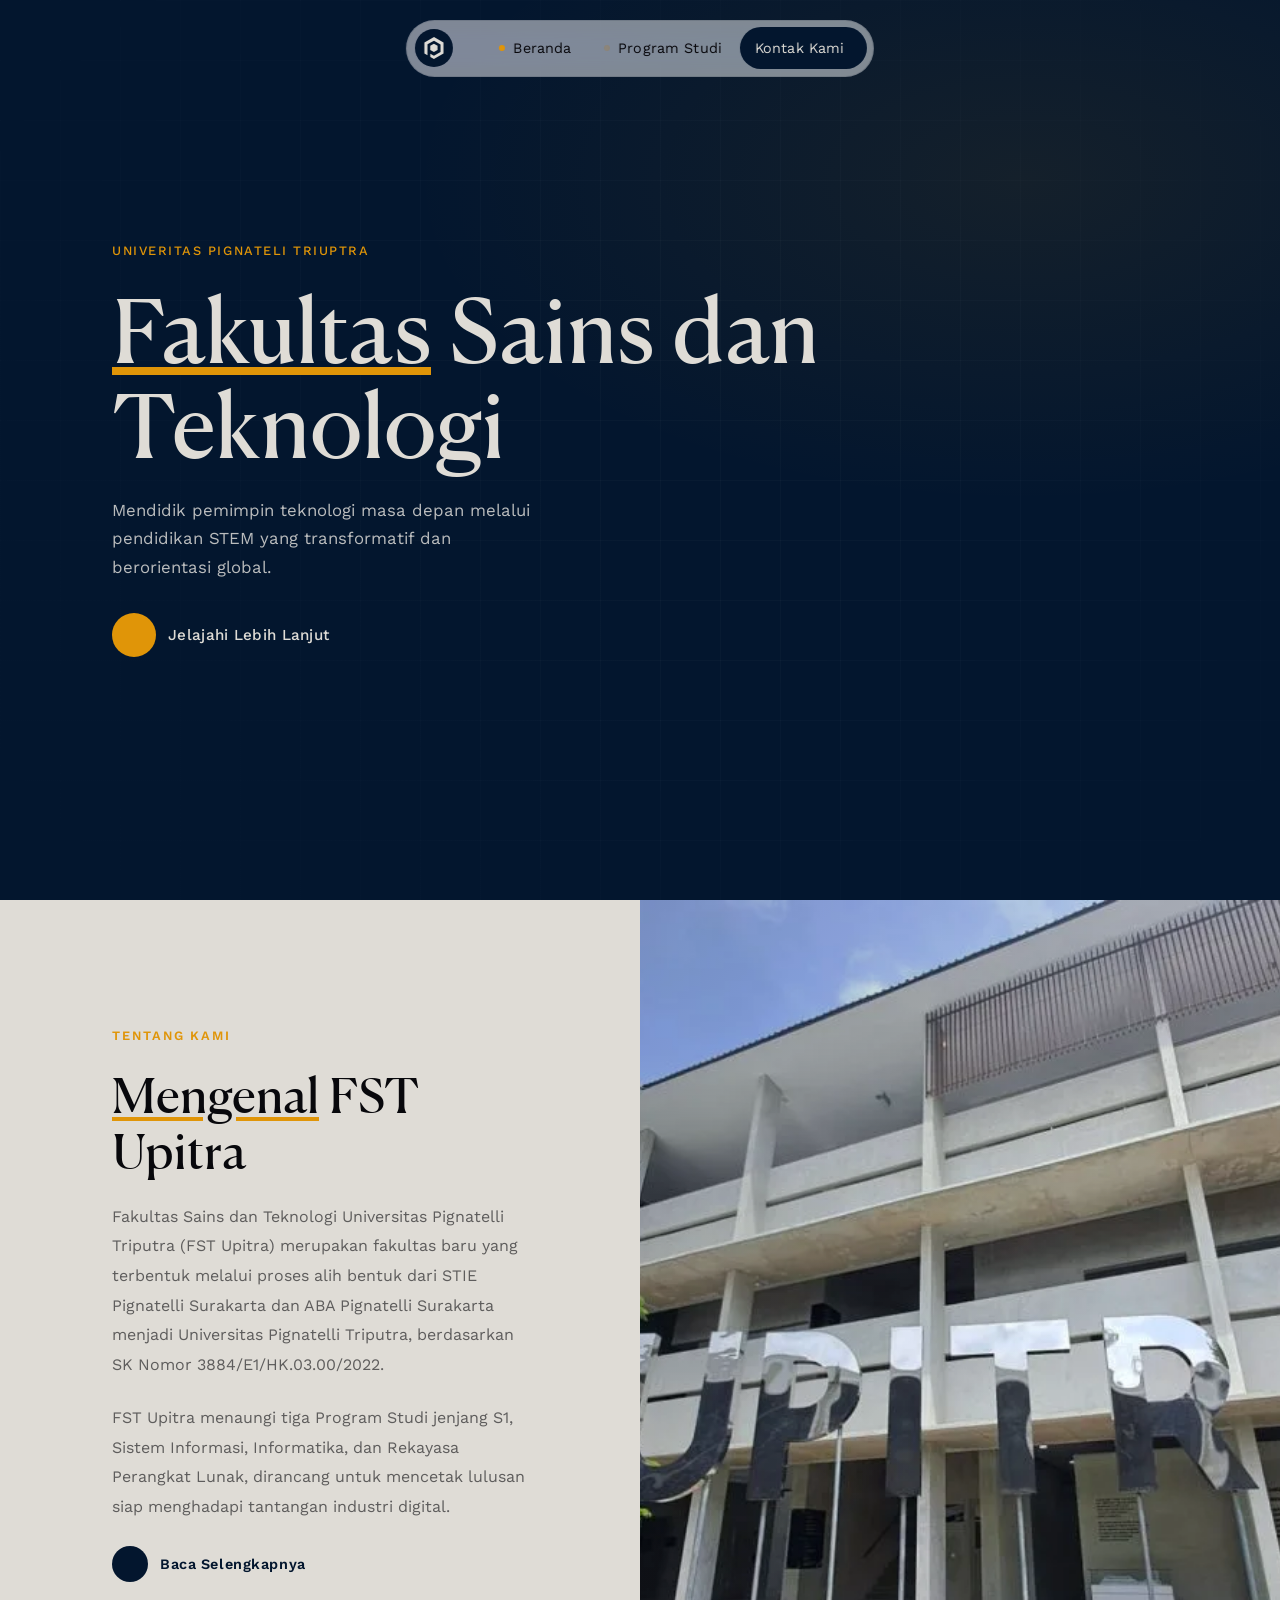
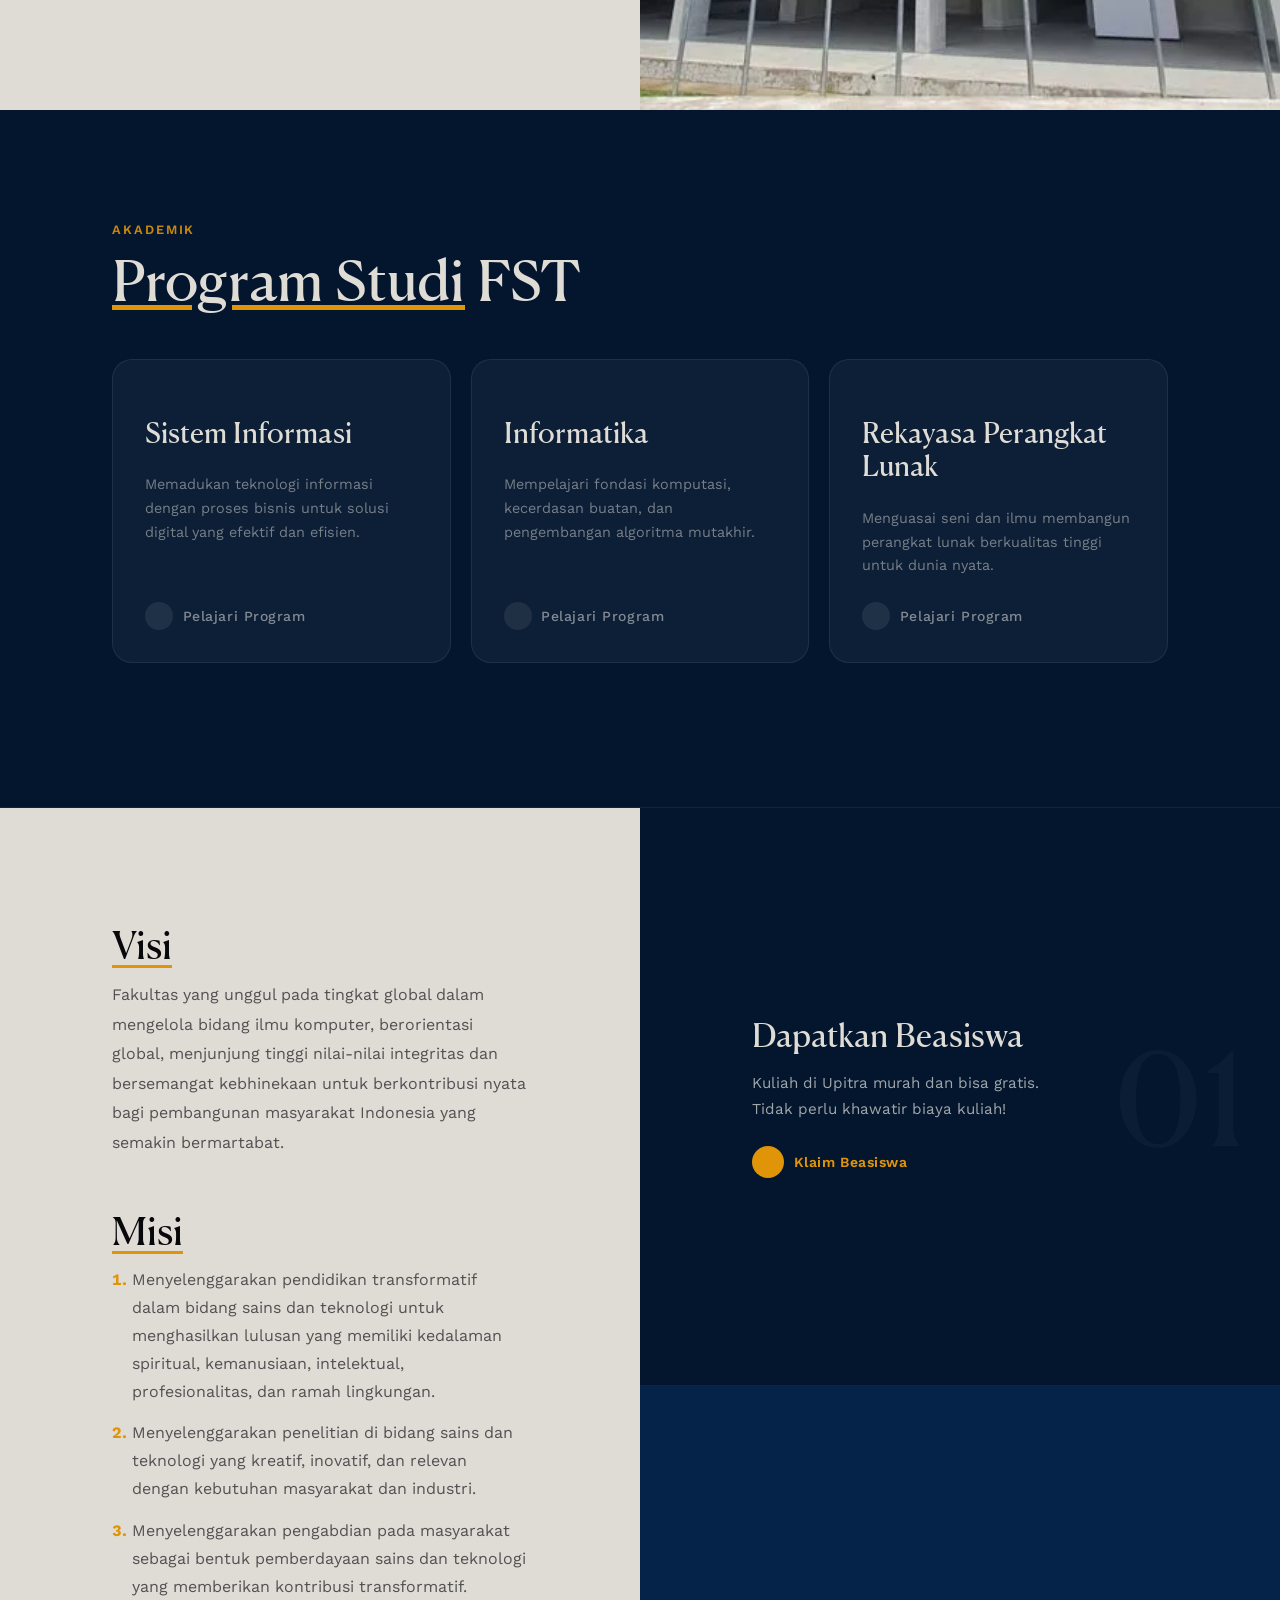
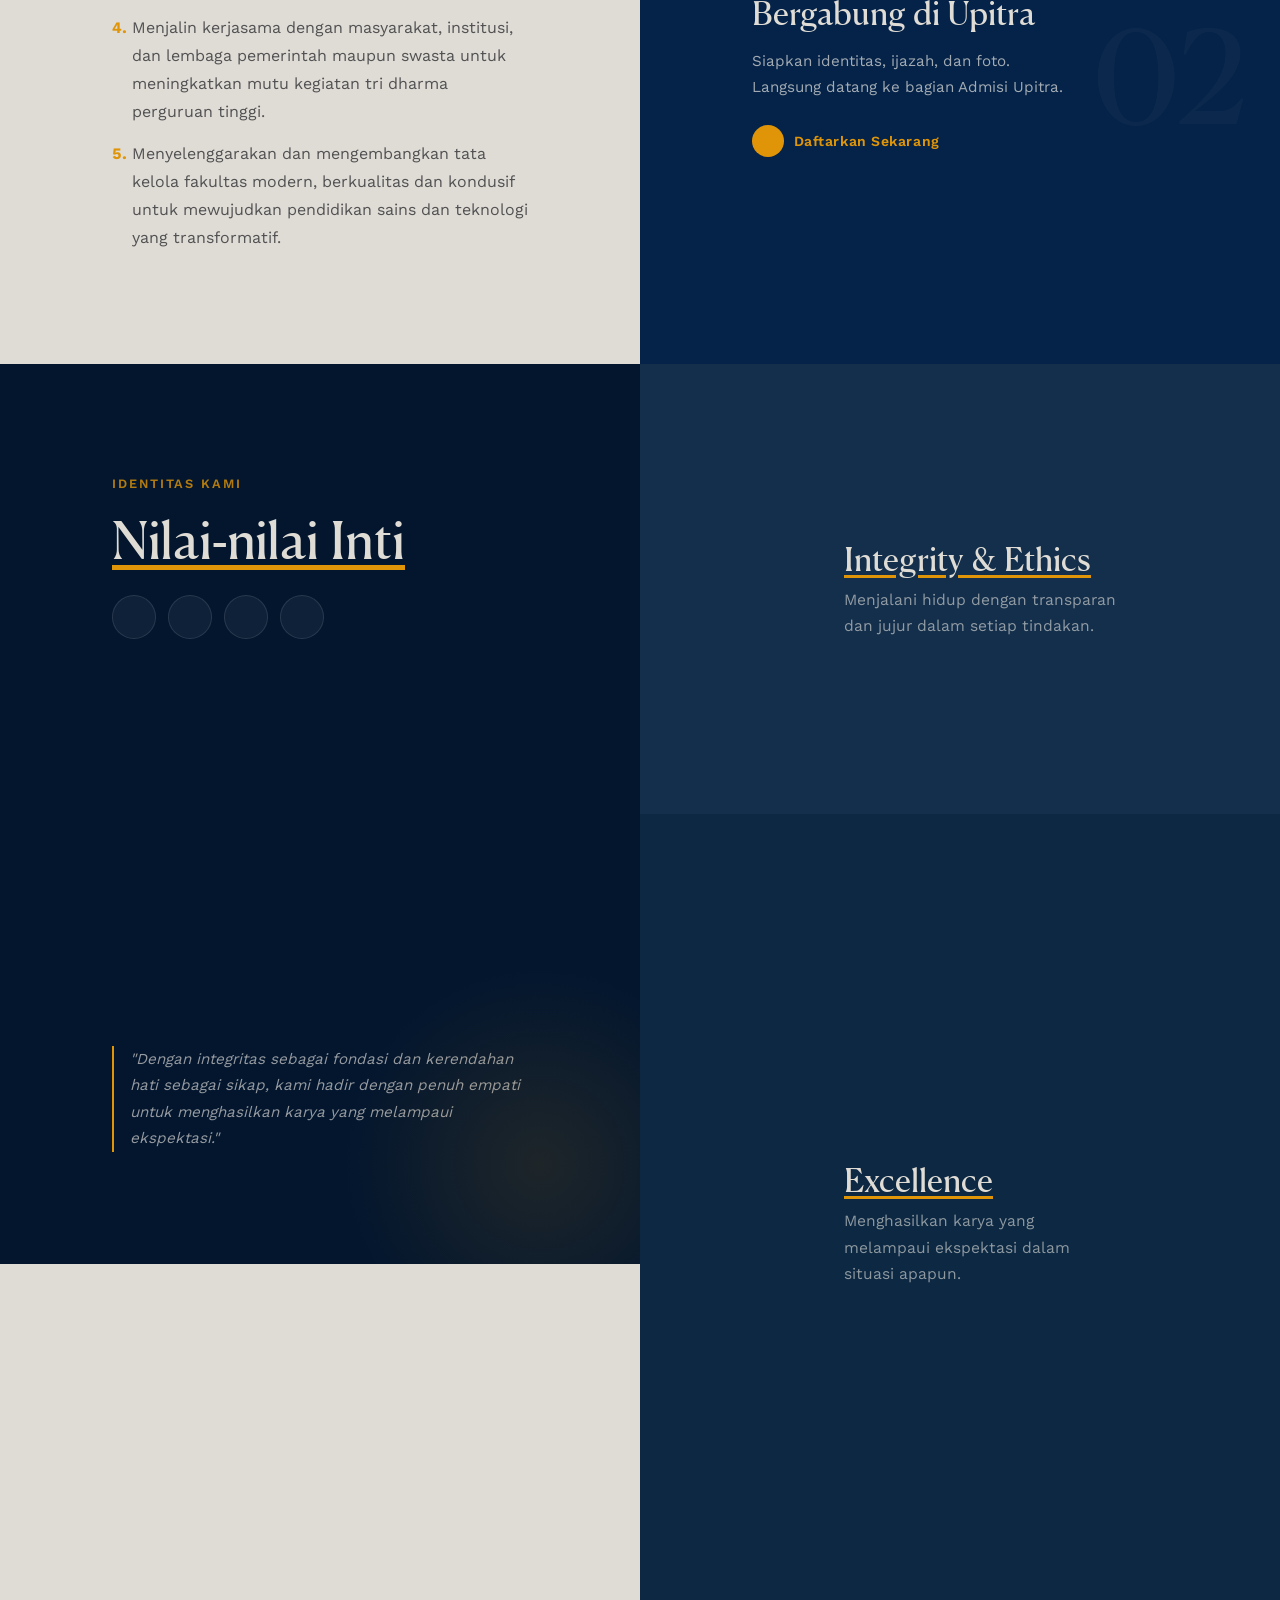
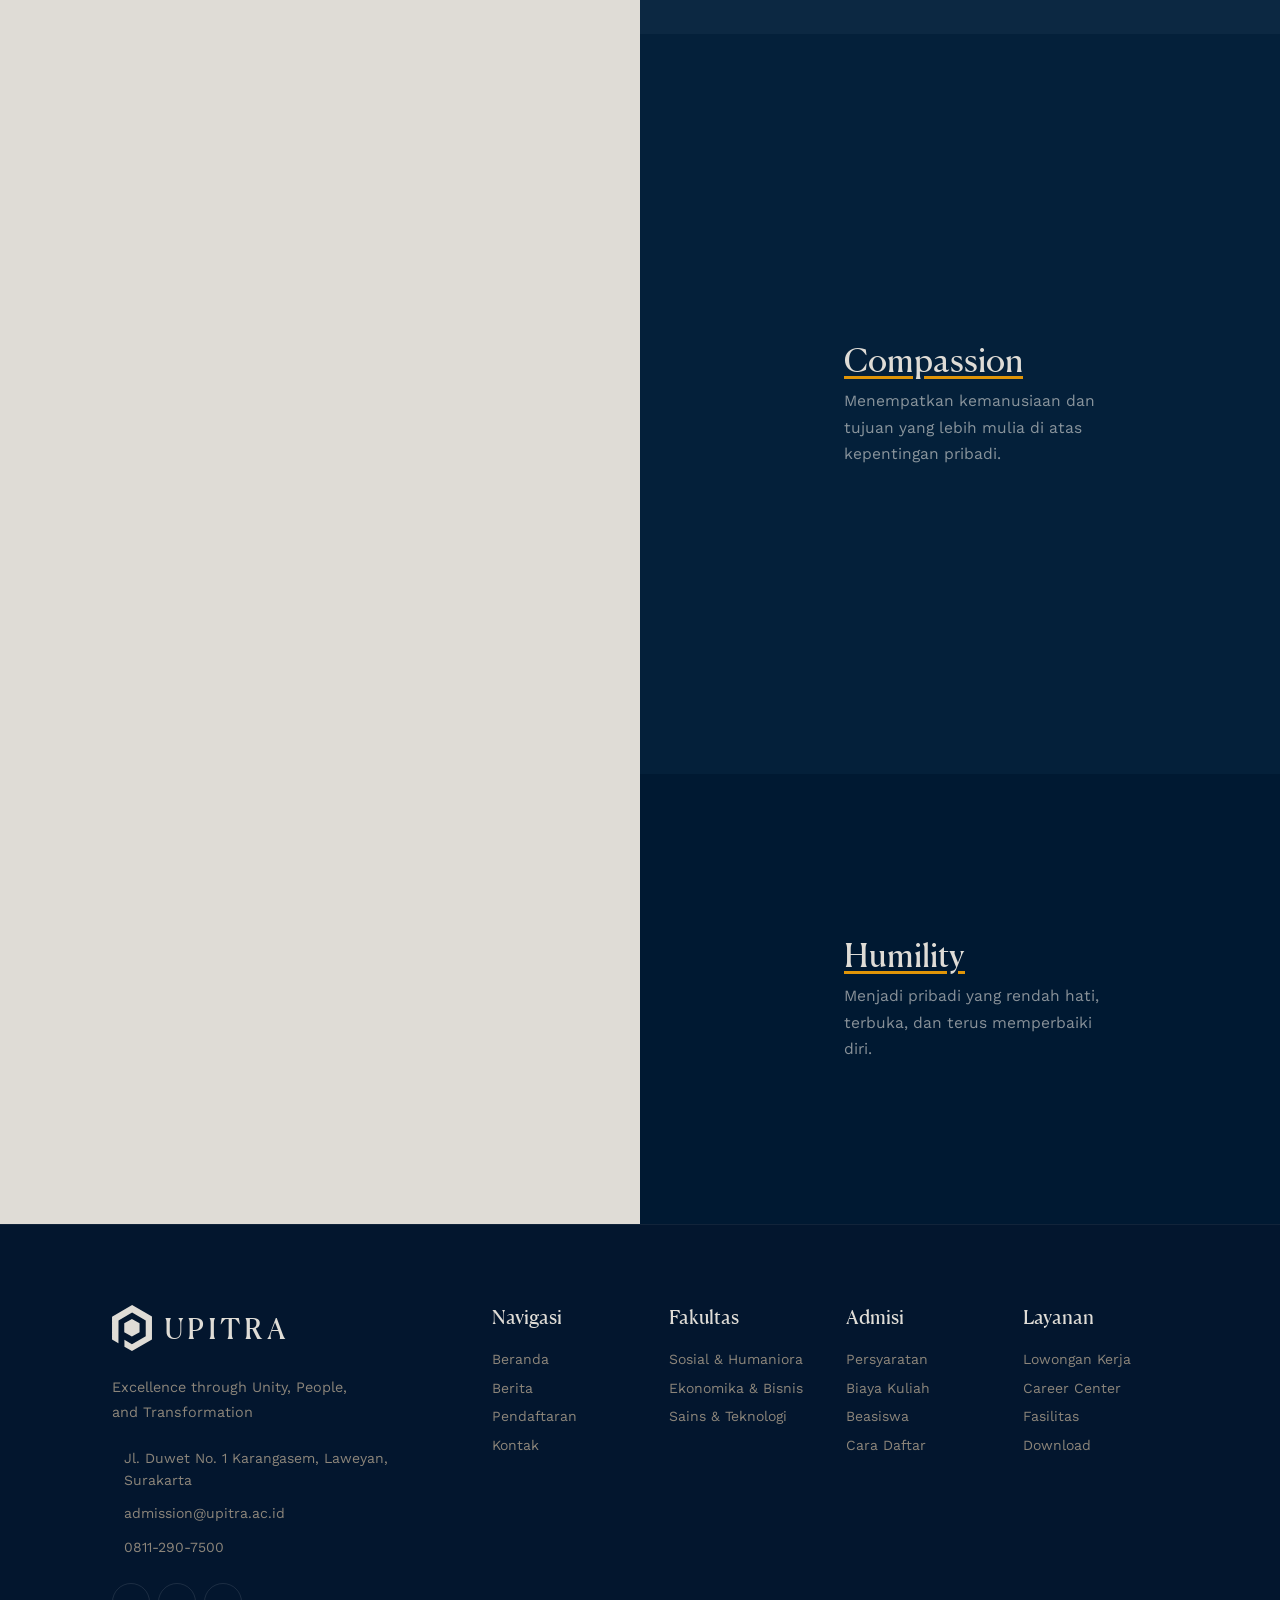
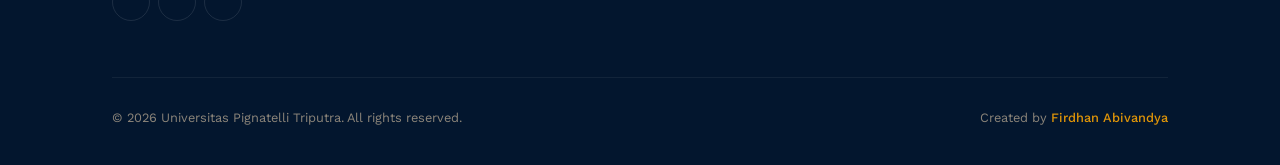
==== commit a518b40f: "uptd" ====
--- a/index.html
+++ b/index.html
@@ -1,310 +1,340 @@
 <!DOCTYPE html>
-<html lang="en">
+<html lang="id">
 <head>
-    <meta charset="UTF-8">
-    <meta name="viewport" content="width=device-width, initial-scale=1.0">
-    <link rel="stylesheet" href="style.css">
+    <meta charset="UTF-8" />
+    <meta name="viewport" content="width=device-width, initial-scale=1.0" />
+    <link rel="stylesheet" href="style.css" />
     <!-- <link rel='stylesheet' href='https://cdn-uicons.flaticon.com/4.0.0/uicons-regular-rounded/css/uicons-regular-rounded.css'>
     <link rel='stylesheet' href='https://cdn-uicons.flaticon.com/4.0.0/uicons-regular-straight/css/uicons-regular-straight.css'> -->
-    <script src="script"></script>
-    <title>Upitra</title>
-    
+    <title>FST Upitra</title>
+    <script src="script.js"></script>
 </head>
 <body>
-    <header>
+
+    <header id="mainHeader">
         <div class="logo">
             <svg xmlns="http://www.w3.org/2000/svg" width="862" height="993" viewBox="0 0 862 993" fill="none">
                 <path d="M862 250V745L430 993L268 900L267 752L429.5 848.5L727.5 674.5V334.5L433.5 164.5L140 332.5L138.5 826L137 825L0 746V251.5L433.5 0L862 250ZM594 396V586L428.5 681L264 586V396.5L429.5 300.5L594 396Z" fill="#0B0B0B"/>
             </svg>
         </div>
+
         <ul class="menus" id="menus">
-            <li class="menu"><a href="index.html"><span class="active"></span>Beranda</a></li>
-            <li class="menu"><a href="prodi.html"><span></span>Program studi</a></li>
-            <li class="menu"><a href=""><span></span>Kontak Kami</a></li>
+            <li class="menu">
+                <a href="index.html">
+                    <span class="active"></span>Beranda
+                </a>
+            </li>
+            <li class="menu">
+                <a href="rpl.html">
+                    <span></span>Program Studi
+                </a>
+            </li>
+            <li class="menu kontak-kami">
+                <a href="">
+                    Kontak Kami <i class="fi fi-rs-phone-rotary"></i>
+                </a>
+            </li>
         </ul>
-        <div class="trigger-menu" id="triggerMenu" >
+
+        <button class="trigger-menu" id="triggerMenu" aria-label="Toggle menu">
             <i class="fi fi-rs-burger-menu"></i>
-        </div>
+        </button>
     </header>
+
     <section class="section1">
+        <div class="hero-bg"></div>
         <div class="hero">
-            <h1><span class="underline">Universitas</span> <br> Pignateli Triputra</h1>
-            <p>Universitas ini dikelola oleh Yayasan Santo Yosef Maria Pignatelli dan mengusung visi menjadi universitas bereputasi unggul, berorientasi global, dan bersemangat kebhinekaan</p>
-            <a href="#sc2"><span><i class="fi fi-rs-arrow-small-down"></i></span> Explore</a>
-        </div>
-    </section>
+            <span class="hero-label">
+                Univeritas Pignateli Triuptra
+            </span>
+            <h1>
+                <span class="underline">Fakultas</span>
+                Sains dan Teknologi 
+            </h1>
+            <p>
+                Mendidik pemimpin teknologi masa depan melalui pendidikan STEM
+                yang transformatif dan berorientasi global.
+            </p>
+            <a href="#sc2" class="hero-cta">
+                <span class="cta-icon"><i class="fi fi-rs-arrow-small-down"></i></span>
+                Jelajahi Lebih Lanjut
+            </a>
+        </div>
+    </section>
+
     <section class="section2" id="sc2">
-        <div class="tentang-kami">
-            <h3>Tentang Upitra</h3>
-            <h2><span class="underline">UPITRA</span> Kampus Link and Match Dengan Industri</h2>
+        <div class="tentang-kami reveal">
+            <span class="section-eyebrow">Tentang Kami</span>
+            <h2><span class="underline">Mengenal</span> FST Upitra</h2>
             <p>
-                Universitas Pignatelli Triputra adalah kampus dengan konsep "Link and Match" dengan dunia industri merujuk pada hubungan yang erat antara pendidikan tinggi dan sektor industri untuk menghasilkan lulusan yang siap kerja dan relevan dengan kebutuhan pasar. Karena UPITRA mempunyai hubungan erat dengan Triputra Group dan Persada Capital Investama. Konsep ini menekankan pentingnya kolaborasi antara institusi pendidikan dan dunia usaha dalam merancang kurikulum, magang, pelatihan, serta penelitian yang mendukung pengembangan keterampilan dan pengetahuan yang dibutuhkan oleh industri.
+                Fakultas Sains dan Teknologi Universitas Pignatelli Triputra (FST Upitra)
+                merupakan fakultas baru yang terbentuk melalui proses alih bentuk dari
+                STIE Pignatelli Surakarta dan ABA Pignatelli Surakarta menjadi Universitas
+                Pignatelli Triputra, berdasarkan SK Nomor 3884/E1/HK.03.00/2022.
             </p>
-            <a href="" class="baca-selengkapnya"><button><i class="fi fi-rs-arrow-small-right"></i></button> Baca Selengkapnya</a>
-        </div>
-        <div class="image-sc2">
-            <div class="gambar-gedung">
-                <img src="assets/gedung.webp" alt="">
-            </div>
-        </div>
-    </section>
+            <p>
+                FST Upitra menaungi tiga Program Studi jenjang S1, Sistem Informasi,
+                Informatika, dan Rekayasa Perangkat Lunak, dirancang untuk mencetak
+                lulusan siap menghadapi tantangan industri digital.
+            </p>
+            <a href="" class="baca-selengkapnya">
+                <span class="btn-circle"><i class="fi fi-rs-arrow-small-right"></i></span>
+                Baca Selengkapnya
+            </a>
+        </div>
+        <div class="image-sc2"></div>
+    </section>
+
     <section class="section3">
-        <div class="fakultas">
-            <h2><span class="underline">Fakultas</span> Upitra</h2>
-            <ul>
-                <li>
-                    <p>
-                        <span>FSH</span> <br>
-                        Fakultas Sosial dan Humaniora
-                    </p>
-                    <i class="icon fi fi-rs-languages-world"></i>
-                    <a href=""><span><i class="fi fi-rs-arrow-small-right"></i></span>Pelajari </a>
-                </li>
-                <li>
-                    <p>
-                        <span>FEB</span> <br>
-                        Fakultas Ekonomi dan Bisnis
-                    </p>
-                    <i class="icon fi fi-rs-bank"></i>
-                    <a href=""><span><i class="fi fi-rs-arrow-small-right"></i></span>Pelajari </a>
-                </li>
-                <li>
-                    <p>
-                        <span>FST</span> <br>
-                        Fakultas Sains dan Teknologi
-                    </p>
-                    <i class="icon fi fi-rs-display-code"></i>
-                    <a href=""><span><i class="fi fi-rs-arrow-small-right"></i></span>Pelajari </a>
-                </li>
-            </ul>
-        </div>
-        <div class="project">
-            <div class="achievement">
-                <h3>Kampus Upitra</h3>
-                <h2><span class="underline">Achievements</span> and Capstone Projects</h2>
-                <div class="con-projects">
-                    <div class="item-project">
-                        <div class="img-item-project"></div>
-                        <div class="content-project">
-                            <h4>PreXa App</h4>
-                            <p>Aplikasi PreXa adalah AI Smart Risk Prediction CVD, dengan Fitur Utama adalah Analisis resiko kardiovascular.</p>
-                        </div>
-                        <a href=""><i class="fi fi-rs-arrow-small-right"></i></a>
-                    </div>
-                    <div class="item-project">
-                        <div class="img-item-project"></div>
-                        <div class="content-project">
-                            <h4>Virtual Campus Tour App</h4>
-                            <p>Virtualisasi Lingkungan Kampus Universitas Pignatelli Triputra Menggunakan Teknologi VR 3D.</p>
-                        </div>
-                        <a href=""><i class="fi fi-rs-arrow-small-right"></i></a>
-                    </div>
-                    <div class="item-project">
-                        <div class="img-item-project"></div>
-                        <div class="content-project">
-                            <h4>Visensi App</h4>
-                            <p>Aplikasi Visensi adalah solusi cerdas untuk manajemen kehadiran karyawan berbasis AI dan Geolokasi.</p>
-                        </div>
-                        <a href=""><i class="fi fi-rs-arrow-small-right"></i></a>
-                    </div>
-                    <div class="item-project">
-                        <div class="img-item-project"></div>
-                        <div class="content-project">
-                            <h4>Compas App</h4>
-                            <p>Aplikasi COMPAS Aplikasi yang di implementasikan untuk Komunitas Suporter Sepakbola Berbasis Website.</p>
-                        </div>
-                        <a href=""><i class="fi fi-rs-arrow-small-right"></i></a>
-                    </div>
-                </div>
-            </div>
-            <div class="con-sticky">
-                <div class="pendaftaran">
-                <div class="beasiswa">
-                    <h3>Dapatkan <span>Beasiswa</span></h3>
-                    <p>Kuliah Di Upitra Murah Dan Bisa Gratis. Tidak Perlu Kuatir Kuliah Mahal!</p>
-                    <a href=""><span><i class="fi fi-rs-star"></i></span>Klaim Beasiswa</a>
-                </div>
-                <div class="daftarkan">
-                    <h3><span>Bergabung</span> di Upitra</h3>
-                    <p>Kamu tinggal menyiapkan Identitas, Ijazah, dan Foto. Langsung datang ke bagian Admisi Upitra.</p>
-                    <a href=""><span><i class="fi fi-rs-user-add"></i></span>Daftarkan</a>
-                </div>
-            </div>
-            </div>
-
-        </div>
-    </section>
+        <div class="section3-header reveal">
+            <span class="section-eyebrow">Akademik</span>
+            <h2><span class="underline">Program Studi</span> FST</h2>
+        </div>
+        <ul class="prodi-grid">
+            <li class="prodi-card reveal reveal-delay-1">
+                <i class="prodi-icon fi fi-rs-career-growth"></i>
+                <h3>Sistem Informasi</h3>
+                <p style="color:rgba(248,244,237,0.45); font-size:0.9rem; line-height:1.65;">
+                    Memadukan teknologi informasi dengan proses bisnis untuk solusi digital yang efektif dan efisien.
+                </p>
+                <a href="" class="prodi-link">
+                    <span class="link-dot"><i class="fi fi-rs-arrow-small-right"></i></span>
+                    Pelajari Program
+                </a>
+            </li>
+            <li class="prodi-card reveal reveal-delay-2">
+                <i class="prodi-icon fi fi-rs-chip-brain"></i>
+                <h3>Informatika</h3>
+                <p style="color:rgba(248,244,237,0.45); font-size:0.9rem; line-height:1.65;">
+                    Mempelajari fondasi komputasi, kecerdasan buatan, dan pengembangan algoritma mutakhir.
+                </p>
+                <a href="" class="prodi-link">
+                    <span class="link-dot"><i class="fi fi-rs-arrow-small-right"></i></span>
+                    Pelajari Program
+                </a>
+            </li>
+            <li class="prodi-card reveal reveal-delay-3">
+                <i class="prodi-icon fi fi-rs-code-editing"></i>
+                <h3>Rekayasa Perangkat Lunak</h3>
+                <p style="color:rgba(248,244,237,0.45); font-size:0.9rem; line-height:1.65;">
+                    Menguasai seni dan ilmu membangun perangkat lunak berkualitas tinggi untuk dunia nyata.
+                </p>
+                <a href="" class="prodi-link">
+                    <span class="link-dot"><i class="fi fi-rs-arrow-small-right"></i></span>
+                    Pelajari Program
+                </a>
+            </li>
+        </ul>
+    </section>
+
     <section class="section4">
+        <div class="visi-misi">
+            <div class="visi reveal">
+                <h2>Visi</h2>
+                <p>
+                    Fakultas yang unggul pada tingkat global dalam mengelola bidang ilmu komputer,
+                    berorientasi global, menjunjung tinggi nilai-nilai integritas dan bersemangat
+                    kebhinekaan untuk berkontribusi nyata bagi pembangunan masyarakat Indonesia
+                    yang semakin bermartabat.
+                </p>
+            </div>
+            <div class="misi reveal reveal-delay-1">
+                <h2>Misi</h2>
+                <ol>
+                    <li>Menyelenggarakan pendidikan transformatif dalam bidang sains dan teknologi untuk menghasilkan lulusan yang memiliki kedalaman spiritual, kemanusiaan, intelektual, profesionalitas, dan ramah lingkungan.</li>
+                    <li>Menyelenggarakan penelitian di bidang sains dan teknologi yang kreatif, inovatif, dan relevan dengan kebutuhan masyarakat dan industri.</li>
+                    <li>Menyelenggarakan pengabdian pada masyarakat sebagai bentuk pemberdayaan sains dan teknologi yang memberikan kontribusi transformatif.</li>
+                    <li>Menjalin kerjasama dengan masyarakat, institusi, dan lembaga pemerintah maupun swasta untuk meningkatkan mutu kegiatan tri dharma perguruan tinggi.</li>
+                    <li>Menyelenggarakan dan mengembangkan tata kelola fakultas modern, berkualitas dan kondusif untuk mewujudkan pendidikan sains dan teknologi yang transformatif.</li>
+                </ol>
+            </div>
+        </div>
+
+        <div class="daftar">
+            <div class="daftar-card beasiswa" data-number="01">
+                <h2>Dapatkan Beasiswa</h2>
+                <p>Kuliah di Upitra murah dan bisa gratis. Tidak perlu khawatir biaya kuliah!</p>
+                <a href="">
+                    <span class="arrow-btn"><i class="fi fi-rs-arrow-small-right"></i></span>
+                    Klaim Beasiswa
+                </a>
+            </div>
+            <div class="daftar-card daftarkan" data-number="02">
+                <h2>Bergabung di Upitra</h2>
+                <p>Siapkan identitas, ijazah, dan foto. Langsung datang ke bagian Admisi Upitra.</p>
+                <a href="">
+                    <span class="arrow-btn"><i class="fi fi-rs-arrow-small-right"></i></span>
+                    Daftarkan Sekarang
+                </a>
+            </div>
+        </div>
+    </section>
+
+    <section class="section5">
         <div class="con-sticky-img">
             <div class="img-upitra-dna">
-                <h3>Mengenal</h3>
-                <h2>DNA Upitra</h2>
-            </div>
-        </div>
-        <ul>
-            <li class="upitra-dna">
-                <i class="fi fi-rs-square"></i>
-                <div class="content-upitra-dna">
-                    <h4>Integrity & Ethics</h4>
-                    <p>Menjalani hidup dengan transparan dan jujur.</p>
-                </div>
-            </li>
-            <li class="upitra-dna">
-                <i class="fi fi-rs-star"></i>
-                <div class="content-upitra-dna">
+                <span class="section-eyebrow">Identitas Kami</span>
+                <h2>Nilai-nilai Inti</h2>
+                <div class="nilai-icons">
+                    <div class="nilai-icon-dot" style="color:#b8ff45;"><i class="fi fi-rs-square"></i></div>
+                    <div class="nilai-icon-dot" style="color:var(--cl3);"><i class="fi fi-rs-star"></i></div>
+                    <div class="nilai-icon-dot" style="color:#ff5f57;"><i class="fi fi-rs-heart"></i></div>
+                    <div class="nilai-icon-dot" style="color:#c8fff8;"><i class="fi fi-rs-circle"></i></div>
+                </div>
+                <blockquote>
+                    "Dengan <em>integritas sebagai fondasi</em> dan kerendahan hati sebagai sikap,
+                    kami hadir dengan penuh empati untuk menghasilkan karya yang melampaui ekspektasi."
+                </blockquote>
+            </div>
+        </div>
+
+        <ul class="nilai-list">
+            <li class="nilai-item">
+                <i class="nilai-item-icon fi fi-rs-square"></i>
+                <div class="nilai-item-content">
+                    <h4>Integrity &amp; Ethics</h4>
+                    <p>Menjalani hidup dengan transparan dan jujur dalam setiap tindakan.</p>
+                </div>
+            </li>
+            <li class="nilai-item">
+                <i class="nilai-item-icon fi fi-rs-star"></i>
+                <div class="nilai-item-content">
                     <h4>Excellence</h4>
-                    <p>Menghasilkan karya yang lebih dari yang diharapkan dalam situasi apapun..</p>
-                </div>
-            </li>
-            <li class="upitra-dna">
-                <i class="fi fi-rs-heart"></i>
-                <div class="content-upitra-dna">
+                    <p>Menghasilkan karya yang melampaui ekspektasi dalam situasi apapun.</p>
+                </div>
+            </li>
+            <li class="nilai-item">
+                <i class="nilai-item-icon fi fi-rs-heart"></i>
+                <div class="nilai-item-content">
                     <h4>Compassion</h4>
-                    <p>Menempatkan kemanusiaan dan tujuan yang lebih mulia diatas kepentingan pribadi.</p>
-                </div>
-            </li>
-            <li class="upitra-dna">
-                <i class="fi fi-rs-circle"></i>
-                <div class="content-upitra-dna">
+                    <p>Menempatkan kemanusiaan dan tujuan yang lebih mulia di atas kepentingan pribadi.</p>
+                </div>
+            </li>
+            <li class="nilai-item">
+                <i class="nilai-item-icon fi fi-rs-circle"></i>
+                <div class="nilai-item-content">
                     <h4>Humility</h4>
-                    <p>Menjadi pribadi yang rendah hati, membuka diri, dan terus memperbaiki diri.</p>
+                    <p>Menjadi pribadi yang rendah hati, terbuka, dan terus memperbaiki diri.</p>
                 </div>
             </li>
         </ul>
     </section>
-    <section class="section5">
-        <h3 class="informasi">Informasi</h3>
-        <h2><span class="underline">Berita</span> Terkini</h2>
-        <div class="con-berita">
-            <div class="item-berita">
-                <img src="assets/filipin.webp" class="img-berita" alt="" srcset="">
-                <div class="date"><span><i class="fi fi-rs-calendar"></i> 17 Maret 2026</span></div>
-                <h4>Upitra Buka Akses Internasional, Mahasiswa Berpeluang exchange ke filipina</h4>
-                <p>Pada era sekarang, globalisasi di dunia pendidikan sangat kuat. Universitas Pignatelli Triputra (UPITRA) membuka kesempatan dan memperluas posisinya di kancah pendidikan tinggi internasional melalui kemitraan strategis lintas negara. Pada Jumat, 17 Maret 2026, UPITRA secara resmi menandatangani Memorandum of Understanding (MoU) dengan Ateneo de Zamboanga University (AdZU), Filipina. Langkah ini me</p>
-            </div>
-            <div class="berita-vertikal">
-
-                <div class="item-berita-vertikal">
-                    <img src="assets/waseda.webp" class="img-berita-vertikal"></img>
-                    <div class="content-berita-vertikal">
-                        <div class="date"><span><i class="fi fi-rs-calendar"></i> 30 Febuari 2026</span></div>
-                        <h4>UPITRA Gandeng Waseda University, Kupas Cara Nyata Manusia Ambil Keputusan Ekonomi</h4>
+
+    <!-- ──────────── FOOTER ──────────── -->
+    <footer class="footer">
+        <div class="footer-top">
+            <div class="footer-brand">
+                <div class="footer-logo">
+                    <svg xmlns="http://www.w3.org/2000/svg" width="40" height="46" viewBox="0 0 862 993" fill="none">
+                        <path d="M862 250V745L430 993L268 900L267 752L429.5 848.5L727.5 674.5V334.5L433.5 164.5L140 332.5L138.5 826L137 825L0 746V251.5L433.5 0L862 250ZM594 396V586L428.5 681L264 586V396.5L429.5 300.5L594 396Z" fill="var(--light)"/>
+                    </svg>
+                    <span>UPITRA</span>
+                </div>
+                <p class="footer-tagline">Excellence through Unity, People, and Transformation</p>
+                <div class="footer-contact-info">
+                    <div class="footer-contact-item">
+                        <i class="fi fi-rs-marker"></i>
+                        <span>Jl. Duwet No. 1 Karangasem, Laweyan, Surakarta</span>
                     </div>
-                </div>
-
-                <div class="item-berita-vertikal">
-                    <img src="assets/rpl.webp" class="img-berita-vertikal"></img>
-                    <div class="content-berita-vertikal">
-                        <div class="date"><span><i class="fi fi-rs-calendar"></i> 25 Januari 2026</span></div>
-                        <h4>Mengenal Jurusan rekayasa perangkat unak, mata kuliah dan prospek karirnya</h4>
+                    <div class="footer-contact-item">
+                        <i class="fi fi-rs-envelope"></i>
+                        <span>admission@upitra.ac.id</span>
                     </div>
-                </div>
-
-                <div class="item-berita-vertikal">
-                    <img src="assets/informatika.webp" class="img-berita-vertikal"></img>
-                    <div class="content-berita-vertikal">
-                        <div class="date"><span><i class="fi fi-rs-calendar"></i> 02 Agustus 2025</span></div>
-                        <h4>Jurusan informatika kerja apa?, ini 6 peluang karir dan gajinya!</h4>
+                    <div class="footer-contact-item">
+                        <i class="fi fi-rs-phone-call"></i>
+                        <span>0811-290-7500</span>
                     </div>
                 </div>
-
-            </div>
-        </div>
-    </section>
-
-    <footer class="footer">
-    <div class="footer-top">
-        <div class="footer-brand">
-            <div class="footer-logo">
-                <svg xmlns="http://www.w3.org/2000/svg" width="40" height="46" viewBox="0 0 862 993" fill="none">
-                    <path d="M862 250V745L430 993L268 900L267 752L429.5 848.5L727.5 674.5V334.5L433.5 164.5L140 332.5L138.5 826L137 825L0 746V251.5L433.5 0L862 250ZM594 396V586L428.5 681L264 586V396.5L429.5 300.5L594 396Z" fill="var(--light)"/>
-                </svg>
-                <span>UPITRA</span>
-            </div>
-            <p class="footer-tagline">Excellence through Unity, People, and Transformation</p>
-            <div class="footer-contact-info">
-                <div class="footer-contact-item">
-                    <i class="fi fi-rs-marker"></i>
-                    <span>Jl. Duwet No. 1 Karangasem, Laweyan, Surakarta</span>
-                </div>
-                <div class="footer-contact-item">
-                    <i class="fi fi-rs-envelope"></i>
-                    <span>admission@upitra.ac.id</span>
-                </div>
-                <div class="footer-contact-item">
-                    <i class="fi fi-rs-phone-call"></i>
-                    <span>0811-290-7500</span>
-                </div>
-            </div>
-            <div class="footer-socials">
-                <a href="" class="social-btn"><i class="fi fi-rs-square"></i></a>
-                <a href="" class="social-btn"><i class="fi fi-rs-circle"></i></a>
-                <a href="" class="social-btn"><i class="fi fi-rs-star"></i></a>
-            </div>
-        </div>
-
-        <div class="footer-links">
-            <div class="footer-col">
-                <h4>Navigasi</h4>
-                <ul>
-                    <li><a href="index.html">Beranda</a></li>
-                    <li><a href="">Berita</a></li>
-                    <li><a href="">Pendaftaran</a></li>
-                    <li><a href="">Kontak</a></li>
-                </ul>
-            </div>
-            <div class="footer-col">
-                <h4>Fakultas</h4>
-                <ul>
-                    <li><a href="">Sosial & Humaniora</a></li>
-                    <li><a href="">Ekonomika & Bisnis</a></li>
-                    <li><a href="">Sains & Teknologi</a></li>
-                </ul>
-            </div>
-            <div class="footer-col">
-                <h4>Info Admisi</h4>
-                <ul>
-                    <li><a href="">Persyaratan</a></li>
-                    <li><a href="">Biaya Kuliah</a></li>
-                    <li><a href="">Beasiswa</a></li>
-                    <li><a href="">Cara Daftar</a></li>
-                </ul>
-            </div>
-            <div class="footer-col">
-                <h4>Layanan</h4>
-                <ul>
-                    <li><a href="">Lowongan Kerja</a></li>
-                    <li><a href="">Career Center</a></li>
-                    <li><a href="">Fasilitas</a></li>
-                    <li><a href="">Download</a></li>
-                </ul>
-            </div>
-        </div>
-    </div>
-
-    <div class="footer-divider"></div>
-
-    <div class="footer-bottom">
-        <span>© 2026 Universitas Pignatelli Triputra. All rights reserved.</span>
-        <span>Created by <strong>Firdhan Abivandya</strong></span>
-    </div>
-</footer>
+                <div class="footer-socials">
+                    <a href="" class="social-btn"><i class="fi fi-rs-square"></i></a>
+                    <a href="" class="social-btn"><i class="fi fi-rs-circle"></i></a>
+                    <a href="" class="social-btn"><i class="fi fi-rs-star"></i></a>
+                </div>
+            </div>
+
+            <div class="footer-links">
+                <div class="footer-col">
+                    <h4>Navigasi</h4>
+                    <ul>
+                        <li><a href="index.html">Beranda</a></li>
+                        <li><a href="">Berita</a></li>
+                        <li><a href="">Pendaftaran</a></li>
+                        <li><a href="">Kontak</a></li>
+                    </ul>
+                </div>
+                <div class="footer-col">
+                    <h4>Fakultas</h4>
+                    <ul>
+                        <li><a href="">Sosial &amp; Humaniora</a></li>
+                        <li><a href="">Ekonomika &amp; Bisnis</a></li>
+                        <li><a href="">Sains &amp; Teknologi</a></li>
+                    </ul>
+                </div>
+                <div class="footer-col">
+                    <h4>Admisi</h4>
+                    <ul>
+                        <li><a href="">Persyaratan</a></li>
+                        <li><a href="">Biaya Kuliah</a></li>
+                        <li><a href="">Beasiswa</a></li>
+                        <li><a href="">Cara Daftar</a></li>
+                    </ul>
+                </div>
+                <div class="footer-col">
+                    <h4>Layanan</h4>
+                    <ul>
+                        <li><a href="">Lowongan Kerja</a></li>
+                        <li><a href="">Career Center</a></li>
+                        <li><a href="">Fasilitas</a></li>
+                        <li><a href="">Download</a></li>
+                    </ul>
+                </div>
+            </div>
+        </div>
+
+        <div class="footer-divider"></div>
+
+        <div class="footer-bottom">
+            <span>© 2026 Universitas Pignatelli Triputra. All rights reserved.</span>
+            <span>Created by <strong>Firdhan Abivandya</strong></span>
+        </div>
+    </footer>
+
     <script>
-        const triggerMenu = document.getElementById("triggerMenu");
-        const menus = document.getElementById("menus");
-
-        function showMenu() {
-            menus.classList.toggle('buka')
-            if (menus.classList.contains('buka')) {
-                document.body.style.overflow = 'hidden'
-            } else {
-                document.body.style.overflow = 'auto'
+        // ── Header scroll effect ──
+        const header = document.getElementById('mainHeader');
+        window.addEventListener('scroll', () => {
+            header.classList.toggle('scrolled', window.scrollY > 20);
+        });
+
+        // ── Mobile menu toggle ──
+        const triggerMenu = document.getElementById('triggerMenu');
+        const menus = document.getElementById('menus');
+
+        triggerMenu.addEventListener('click', () => {
+            const isOpen = menus.classList.toggle('buka');
+            document.body.style.overflow = isOpen ? 'hidden' : '';
+            triggerMenu.setAttribute('aria-expanded', isOpen);
+        });
+
+        // Close on outside click
+        document.addEventListener('click', (e) => {
+            if (!header.contains(e.target) && menus.classList.contains('buka')) {
+                menus.classList.remove('buka');
+                document.body.style.overflow = '';
             }
-        }
-
-        triggerMenu.addEventListener("click", showMenu)
-
-        document.body.style.overflow = 'auto'
+        });
+
+        // ── Scroll reveal ──
+        const revealObserver = new IntersectionObserver((entries) => {
+            entries.forEach(entry => {
+                if (entry.isIntersecting) {
+                    entry.target.classList.add('visible');
+                    revealObserver.unobserve(entry.target);
+                }
+            });
+        }, { threshold: 0.12 });
+
+        document.querySelectorAll('.reveal').forEach(el => revealObserver.observe(el));
     </script>
 </body>
 </html>
--- a/style.css
+++ b/style.css
@@ -3,972 +3,943 @@
 header {
     display: flex;
     align-items: center;
-    width: fit-content;
-    justify-content: center;
-    padding: 0rem;
-    background-color: oklch(from var(--light) l c h / 0.75);
-    backdrop-filter: blur(10px);
-    border: 1px solid var(--gray);
+    justify-content: space-between;
+    background-color: rgba(248, 244, 237, 0.514);
+    backdrop-filter: blur(16px) saturate(180%);
+    -webkit-backdrop-filter: blur(16px) saturate(180%);
+    border: 1px solid var(--border);
     border-radius: 100px;
     position: fixed;
-    padding: 0.5rem;
-    padding-right: 1.5rem;
-    top: 1rem;
+    padding: 0.4rem 0.4rem 0.4rem 0.5rem;
+    top: 1.25rem;
     left: 50%;
     transform: translateX(-50%);
-    gap: 1.5rem;
-    height: fit-content;
+    gap: 2rem;
+    width: fit-content;
     z-index: 999;
-
-    .logo {
-        width: 40px;
-        height: 40px;
-        /* margin-left: var(--p-body); */
-        display: flex;
-        align-items: center;
-        gap: 0.5rem;
-        background-color: var(--cl2);
-        padding: 0.5rem;
-        border-radius: 50%;
-        flex-shrink: 0;
-    }
-
-    .logo h1 {
-        font-size: 1.25rem;
-        font-weight: bold;
-    }
-
-    .logo svg {
-        width: 100%;
-        height: 100%;
-        flex-shrink: 0;
-    }
-
-    .logo svg path {
-        fill: var(--light);
-    }
-
-    .menus {
-        display: flex;
-        align-items: center;
-        height: 100%;
-        font-size: 1.5rem;
-        gap: 1rem;
-        list-style: none;
-        /* padding-right: var(--p-body); */
-    }
-
-    .menus .menu a {
-        display: flex;
-        align-items: center;
-        gap: 0.25rem;
-        font-size: 1rem;
-        color: var(--cl1);
-    }
-
-    .menus .menu span {
-        width: 15px;
-        aspect-ratio: 1/1;
-        border-radius: 50%;
-        display: inline-block;
-        background: var(--gray);
-    }
-
-    .menus .menu .active {
-        background-color: var(--cl3);
-    }
-
-    .trigger-menu {
-        display: none;
-    }
-
-    @media (max-width:1024px) {
+    transition: box-shadow var(--transition), background-color var(--transition);
+}
+
+header.scrolled {
+    box-shadow: 0 4px 40px rgba(3, 22, 46, 0.12);
+}
+
+.logo {
+    width: 38px;
+    height: 38px;
+    display: flex;
+    align-items: center;
+    flex-shrink: 0;
+    padding: 0.5rem;
+    background-color: var(--cl2);
+    border-radius: 50%;
+}
+.logo svg {
+    width: 100%;
+    height: 100%;
+}
+.logo svg path {
+    fill: var(--light);
+}
+
+.menus {
+    display: flex;
+    align-items: center;
+    gap: 0.25rem;
+    list-style: none;
+    margin-right: auto;
+}
+
+.menus .menu a {
+    display: flex;
+    align-items: center;
+    gap: 0.5rem;
+    font-size: 0.9rem;
+    font-family: var(--font2);
+    color: var(--cl1);
+    padding: 0.5rem 0.9rem;
+    border-radius: 100px;
+    transition: background-color var(--transition-fast), color var(--transition-fast);
+    letter-spacing: 0.01em;
+}
+.menus .menu a:hover {
+    background-color: var(--cl2-light);
+    color: var(--cl2);
+}
+
+.menus .menu span {
+    width: 6px;
+    aspect-ratio: 1;
+    border-radius: 50%;
+    display: inline-block;
+    background: var(--gray);
+    transition: background-color var(--transition-fast);
+}
+.menus .menu .active {
+    background-color: var(--cl3);
+}
+
+.kontak-kami {
+    background-color: var(--cl2);
+    border-radius: 100px;
+    height: 42px;
+    display: flex;
+    align-items: center;
+    flex-shrink: 0;
+    transition: background-color var(--transition-fast), transform var(--transition-fast);
+}
+.kontak-kami:hover {
+    background-color: var(--cl2-mid);
+    transform: scale(1.02);
+}
+.kontak-kami a {
+    color: var(--light) !important;
+    display: flex;
+    align-items: center;
+    gap: 0.6rem;
+    padding: 0 1.25rem;
+    font-size: 0.875rem;
+    letter-spacing: 0.01em;
+}
+.kontak-kami a .fi {
+    color: var(--cl3);
+    font-size: 0.875rem;
+}
+
+.trigger-menu {
+    display: none;
+    background: none;
+    border: none;
+    cursor: pointer;
+    width: 70px;
+    height: 70px;
+    align-items: center;
+    justify-content: center;
+    font-size: 1.25rem;
+    color: var(--cl2);
+}
+
+@media (max-width: 1024px) {
+    header {
         width: 100%;
         top: 0;
         border-radius: 0;
+        border-left: none;
+        border-right: none;
+        border-top: none;
+        box-shadow: none;
+        border: none;
+        padding: 0;
+        gap: 1rem;
+    }
+
+    .trigger-menu { display: flex; }
+
+    .menus {
+        position: fixed;
+        inset: 70px 0 auto;
+        flex-direction: column;
+        align-items: stretch;
+        background-color: var(--cl2);
+        padding: 1.5rem;
+        gap: 0.25rem;
+        display: none;
+        animation: fadeIn 0.3s ease;
+        margin-right: 0;
+    }
+    .menus.buka { display: flex; }
+
+    .menus .menu a {
+        color: var(--light);
+        font-size: 1.1rem;
+        padding: 0.85rem 1rem;
+        border-radius: var(--radius-sm);
+    }
+    .menus .menu a:hover {
+        background-color: rgba(255,255,255,0.08);
+        color: var(--light);
+    }
+    .menus .menu span { display: none; }
+
+    .kontak-kami {
+        background-color: var(--cl3);
+        border-radius: var(--radius-sm);
+        margin-top: 0.5rem;
+        height: auto;
+    }
+    .kontak-kami a {
+        color: var(--cl2) !important;
+        padding: 1rem;
+        font-size: 1rem;
+        font-weight: 600;
+        justify-content: space-between;
+    }
+    .kontak-kami a .fi { color: var(--cl2); }
+    .logo {
+        border-radius: 0;
         height: 70px;
-        padding-inline: 2rem;
-        border: none;
-        border-bottom: 1px solid var(--gray);
-        justify-content: space-between;
-
-        .trigger-menu {
-            display: grid;
-        }
-
-        .logo {
-            background-color: transparent;
-            padding: 0;
-        }
-
-        .logo svg path {
-            fill: var(--cl2);
-        }
-
-        .menus {
-            position: fixed;
-            top: 70px;
-            flex-direction: column;
-            align-items: flex-start;
-            /* background-color: oklch(from var(--light) l c h / 0.75);
-            backdrop-filter: blur(10px); */
-            background-color: var(--cl2);
-            height: calc(100vh - 70px);
-            width: 100%;
-            padding: 2rem;
-            left: 0;
-            display: none;
-            gap: 2rem;
-        }
-
-        .menus.buka {
-            display: flex;
-        }
-
-        .menus .menu a {
-            color: var(--light);
-            font-size: 1.5rem;
-        }
-    }
+        width: 70px;
+        padding: 1rem;
+        flex-shrink: 0;
+    }
+    .logo svg path { fill: var(--light); }
 }
 
 .section1 {
-    background: url(assets/page-banner-3.webp);
     width: 100%;
-    height: 100vh;
-    background-position: center;
-    background-repeat: no-repeat;
-    background-size: cover;
+    height: 100svh;
+    min-height: 600px;
+    background: var(--cl2);
+    position: relative;
     overflow: hidden;
-
-    .hero {
-        width: 100%;
-        height: 100%;
-        padding: 2rem;
-        padding-top: 90px;
-        /* background-color: var(--cl2opa50); */
-        display: flex;
-        flex-direction: column;
-        justify-content: center;
-        align-items: center;
-    }
-
-    .hero h1 {
-        text-align: center;
-        color: var(--cl1);
-        font-size: clamp(4rem, 10vw, 5rem);
-        font-weight: normal;
-    }
-
-
-    .hero .con-hero-text {
-        display: flex;
-        flex-direction: column;
-        gap: 1rem;
-        align-items: center;
-        justify-content: space-between;
-    }
-
-    .hero p {
-        max-width: 400px;
-        text-align: center;
-    }
-
-    .hero a {
-        display: flex;
-        align-items: center;
-        gap: 0.5rem;
-        color: var(--cl1) !important;
-        margin-top: 1rem;
-        font-size: 1.25rem;
-    }
-
-    .hero a span {
-        background: var(--cl2);
-        width: 40px;
-        aspect-ratio: 1/1;
-        border-radius: 50%;
-        color: var(--light);
-        font-size: 1.5rem;
-        display: grid;
-        place-items: center;
-    }
+}
+
+.section1::before {
+    content: '';
+    position: absolute;
+    inset: 0;
+    background: linear-gradient(
+        160deg,
+        rgba(3, 22, 46, 0.55) 0%,
+        rgba(3, 22, 46, 0.2) 50%,
+        rgba(3, 22, 46, 0.65) 100%
+    );
+}
+
+/* .section1::after {
+    content: '';
+    position: absolute;
+    bottom: 0;
+    left: 0;
+    right: 0;
+    height: 180px;
+    background: linear-gradient(to bottom, transparent, var(--light));
+} */
+
+.hero-bg {
+    position: absolute;
+    inset: 0;
+    background:
+        radial-gradient(ellipse 80% 60% at 80% 20%, rgba(224,149,8,0.08) 0%, transparent 60%),
+        radial-gradient(ellipse 60% 80% at 10% 80%, rgba(3,22,46,0.8) 0%, transparent 70%);
+}
+
+.section1::before {
+    content: '';
+    position: absolute;
+    inset: 0;
+    background-image:
+        linear-gradient(rgba(255,255,255,0.025) 1px, transparent 1px),
+        linear-gradient(90deg, rgba(255,255,255,0.025) 1px, transparent 1px);
+    background-size: 60px 60px;
+    mask-image: radial-gradient(ellipse 70% 80% at 50% 50%, black 30%, transparent 100%);
+}
+
+.hero {
+    position: relative;
+    z-index: 1;
+    width: 100%;
+    height: 100%;
+    padding: 2rem var(--p-body);
+    display: flex;
+    flex-direction: column;
+    justify-content: center;
+    align-items: flex-start;
+    gap: 1.5rem;
+}
+
+.hero-label {
+    color: var(--cl3);
+    font-family: var(--font2);
+    font-size: 0.8rem;
+    font-weight: 500;
+    letter-spacing: 0.12em;
+    text-transform: uppercase;
+    border-radius: 100px;
+    animation: fadeUp 0.8s ease both;
+}
+
+.hero h1 {
+    color: var(--light);
+    font-size: clamp(2.8rem, 7vw, 5.5rem);
+    line-height: 1.08;
+    max-width: 750px;
+    animation: fadeUp 0.9s 0.1s ease both;
+}
+
+.hero p {
+    max-width: 420px;
+    color: rgba(248, 244, 237, 0.75);
+    font-size: 1.05rem;
+    line-height: 1.7;
+    animation: fadeUp 0.9s 0.2s ease both;
+}
+
+.hero-cta {
+    display: flex;
+    align-items: center;
+    gap: 0.75rem;
+    color: var(--light) !important;
+    font-size: 0.95rem;
+    font-family: var(--font2);
+    font-weight: 500;
+    letter-spacing: 0.02em;
+    animation: fadeUp 0.9s 0.3s ease both;
+    transition: gap var(--transition);
+    margin-top: 0.5rem;
+}
+.hero-cta:hover { gap: 1.25rem; }
+
+.hero-cta .cta-icon {
+    width: 44px;
+    height: 44px;
+    border-radius: 50%;
+    background: var(--cl3);
+    color: var(--cl2);
+    font-size: 1.3rem;
+    display: grid;
+    place-items: center;
+    transition: transform var(--transition), background-color var(--transition);
+    flex-shrink: 0;
+}
+.hero-cta:hover .cta-icon {
+    transform: translateY(4px);
+    background: #f0a800;
 }
 
 .section2 {
-    width: 100%;
-    display: flex;
-    padding-top: 10rem;
-    min-height: 100vh;
-    gap: var(--p-body);
+    display: grid;
+    grid-template-columns: 1fr 1fr;
+    min-height: 90vh;
+    height: fit-content;
+}
+
+.tentang-kami {
+    padding: var(--p-body);
+    background-color: var(--light);
+    display: flex;
+    flex-direction: column;
+    justify-content: center;
+    gap: 1.5rem;
+}
+
+.section-eyebrow {
+    font-size: 0.8rem;
+    font-family: var(--font2);
+    font-weight: 600;
+    color: var(--cl3);
+    letter-spacing: 0.15em;
+    text-transform: uppercase;
+}
+
+.tentang-kami h2 {
+    font-size: clamp(2rem, 4vw, 3rem);
+    line-height: 1.15;
+    color: var(--cl1);
+}
+
+.tentang-kami p {
+    color: rgba(8, 8, 12, 0.6);
+    line-height: 1.85;
+    font-size: 1rem;
+    max-width: 480px;
+}
+
+.baca-selengkapnya {
+    display: inline-flex;
+    align-items: center;
+    gap: 0.75rem;
+    color: var(--cl2);
+    font-size: 0.9rem;
+    font-family: var(--font2);
+    font-weight: 600;
+    letter-spacing: 0.04em;
+    transition: gap var(--transition);
+    width: fit-content;
+}
+.baca-selengkapnya:hover { gap: 1.25rem; }
+
+.baca-selengkapnya .btn-circle {
+    width: 36px;
+    height: 36px;
+    border-radius: 50%;
+    background-color: var(--cl2);
+    color: var(--light);
+    display: grid;
+    place-items: center;
+    font-size: 1.1rem;
+    transition: background-color var(--transition), transform var(--transition);
+    flex-shrink: 0;
+}
+.baca-selengkapnya:hover .btn-circle {
+    background-color: var(--cl3);
+    color: var(--cl2);
+    transform: rotate(-45deg);
+}
+
+.image-sc2 {
+    background: url(assets/gedung.webp) center/cover no-repeat;
+    position: relative;
     overflow: hidden;
-
-    .tentang-kami {
-        width: 50%;
-        padding-left: var(--p-body);
-    }
-
-    .tentang-kami h3 {
-        font-size: 1.25rem;
-        font-family: var(--font2);
-        font-weight: normal;
-        color: var(--cl2);
-        font-weight: 500;
-    }
-
-    .tentang-kami h2 {
-        font-size: clamp(1.5rem, 10vw, 2.5rem);
-        padding-bottom: 1rem;
-    }
-
-    .tentang-kami p {
-        color: oklab(from var(--cl1) l a b / 0.75);
-    }
-
-    .tentang-kami .baca-selengkapnya {
-        display: flex;
-        align-items: center;
-        width: fit-content;
-        gap: 0.5rem;
-        padding-top: 1rem;
-        color: var(--cl2);
-        transition: 0.5s;
-    }
-
-    .baca-selengkapnya * {
-        transition: 0.5s;
-    }
-
-    .tentang-kami .baca-selengkapnya button {
-        width: 30px;
-        height: 30px;
-        border-radius: 50%;
-        font-size: 1.25rem;
-        border: none;
-        display: grid;
-        place-items: center;
-        background-color: var(--cl2);
-        color: var(--light);
-    }
-
-    .baca-selengkapnya:hover {
-        gap: 1rem;
-    }
-    .baca-selengkapnya:hover .fi {
-        transform: translateX(10%);
-    }
-
-    .image-sc2 {
-        width: 50%;
-    }
-
-    .image-sc2 .gambar-gedung {
-        width: 100%;
-        height: fit-content;
-        position: relative;
-        transform: translateY(20%) translateX(20%);
-        background-color: oklch(from var(--cl2) l c h);
-    }
-
-    .image-sc2 .gambar-gedung img {
-        width: calc(100%);
-        
-        height: fit-content;
-        transform: translateY(-20%) translateX(-20%);
-    }
+}
+.image-sc2::after {
+    content: '';
+    position: absolute;
+    inset: 0;
+    background: linear-gradient(135deg, rgba(3,22,46,0.25) 0%, transparent 60%);
 }
 
 @media (max-width: 1024px) {
     .section2 {
+        display: flex;
         flex-direction: column-reverse;
-        :is(.tentang-kami, .image-sc2) {
-            width: 100%;
-        }
-
-        .image-sc2 {
-            padding: 2rem;
-        }
-        .tentang-kami {
-            padding: 2rem;
-        }
-    }
+        grid-template-columns: 1fr;
+        grid-template-rows: auto 50vw;
+    }
+    .tentang-kami { padding: var(--p-body); }
+    .image-sc2 { min-height: 320px; }
 }
 
 .section3 {
-    width: 100%;
-    height: fit-content;
+    background-color: var(--cl2);
+    padding: var(--p-body);
+    padding-bottom: calc(var(--p-body) + 2rem);
+    border-bottom: 1px solid rgba(255,255,255,0.06);
+}
+
+.section3-header {
+    margin-bottom: 3rem;
+}
+
+.section3-header .section-eyebrow {
+    display: block;
+    margin-bottom: 0.75rem;
+    color: rgba(224, 149, 8, 0.9);
+}
+
+.section3-header h2 {
+    color: var(--light);
+    font-size: clamp(2rem, 5vw, 3.5rem);
+    line-height: 1.1;
+}
+
+.prodi-grid {
+    display: grid;
+    grid-template-columns: repeat(3, 1fr);
+    gap: 1.25rem;
+    list-style: none;
+}
+
+.prodi-card {
+    background: rgba(255,255,255,0.04);
+    border: 1px solid rgba(255,255,255,0.08);
+    border-radius: var(--radius);
+    padding: 2rem;
     display: flex;
     flex-direction: column;
+    gap: 1.5rem;
+    cursor: pointer;
+    transition: background var(--transition), border-color var(--transition), transform var(--transition);
     position: relative;
-
-    .fakultas {
-        flex-grow: 0;
-        background-color: var(--cl2);
-        height: fit-content;
-        padding: 2rem;
-        padding-bottom: 4rem;
-        padding-inline: var(--p-body);
-    }
-
-    .fakultas h2 {
-        color: var(--light);
-        font-size: 2.5rem;
-        padding-block: 1rem;
-        padding-bottom: 2rem;
-    }
-
-    .fakultas ul {
-        list-style: none;
-        display: flex;
-        gap: 1rem;
-    }
-
-    .fakultas li {
-        grid-row: 1;
-        flex-shrink: 0;
-        flex-grow: 1;
+    overflow: hidden;
+}
+
+/* .prodi-card::before {
+    content: '';
+    position: absolute;
+    top: 0; left: 0; right: 0;
+    height: 2px;
+    background: var(--cl3);
+    transform: scaleX(0);
+    transform-origin: left;
+    transition: transform var(--transition);
+} */
+
+.prodi-card:hover {
+    background: rgba(255,255,255,0.07);
+    border-color: rgba(255,255,255,0.14);
+    transform: translateY(-6px);
+}
+/* .prodi-card:hover::before { transform: scaleX(1); } */
+
+.prodi-icon {
+    font-size: 2.75rem;
+    color: rgba(248, 244, 237, 0.3);
+    transition: color var(--transition), transform var(--transition);
+    width: fit-content;
+}
+.prodi-card:hover .prodi-icon {
+    color: var(--cl3);
+    transform: translateY(-6px);
+}
+
+.prodi-card h3 {
+    color: var(--light);
+    font-size: clamp(1.25rem, 2.5vw, 1.75rem);
+    line-height: 1.2;
+}
+
+.prodi-link {
+    display: inline-flex;
+    align-items: center;
+    gap: 0.6rem;
+    color: rgba(248, 244, 237, 0.5);
+    font-size: 0.875rem;
+    font-family: var(--font2);
+    font-weight: 500;
+    letter-spacing: 0.04em;
+    margin-top: auto;
+    transition: color var(--transition), gap var(--transition);
+}
+.prodi-card:hover .prodi-link {
+    color: var(--cl3);
+    gap: 1rem;
+}
+
+.prodi-link .link-dot {
+    width: 28px;
+    height: 28px;
+    border-radius: 50%;
+    background: rgba(255,255,255,0.08);
+    display: grid;
+    place-items: center;
+    font-size: 1rem;
+    transition: background var(--transition), color var(--transition);
+}
+.prodi-card:hover .link-dot {
+    background: var(--cl3);
+    color: var(--cl2);
+}
+
+@media (max-width: 1024px) {
+    .prodi-grid { grid-template-columns: 1fr; }
+}
+
+.section4 {
+    display: grid;
+    grid-template-columns: 1fr 1fr;
+    min-height: 80vh;
+}
+
+.visi-misi {
+    padding: var(--p-body);
+    background-color: var(--light);
+    display: flex;
+    flex-direction: column;
+    gap: 3rem;
+    justify-content: center;
+}
+
+.visi-misi h2 {
+    font-size: clamp(1.75rem, 3vw, 2.5rem);
+    text-decoration: underline;
+    text-decoration-color: var(--cl3);
+    text-underline-offset: 6px;
+    margin-bottom: 0.75rem;
+}
+
+.visi-misi p {
+    color: rgba(8, 8, 12, 0.65);
+    line-height: 1.85;
+}
+
+.misi ol {
+    padding-left: 1.25rem;
+    display: flex;
+    flex-direction: column;
+    gap: 0.85rem;
+    color: rgba(8, 8, 12, 0.65);
+    line-height: 1.75;
+}
+.misi ol li::marker {
+    color: var(--cl3);
+    font-weight: 700;
+}
+
+.daftar {
+    display: grid;
+    grid-template-rows: 1fr 1fr;
+}
+
+.daftar-card {
+    padding: var(--p-body);
+    display: flex;
+    flex-direction: column;
+    gap: 1rem;
+    justify-content: center;
+    position: relative;
+    overflow: hidden;
+}
+
+.daftar-card.beasiswa {
+    background-color: var(--cl2);
+    color: var(--light);
+    border-bottom: 1px solid rgba(255,255,255,0.06);
+}
+.daftar-card.daftarkan {
+    background-color: var(--cl2-mid);
+    color: var(--light);
+}
+
+.daftar-card::before {
+    content: attr(data-number);
+    position: absolute;
+    right: 2rem;
+    top: 50%;
+    transform: translateY(-50%);
+    font-family: var(--font1);
+    font-size: 8rem;
+    color: rgba(255,255,255,0.03);
+    line-height: 1;
+    pointer-events: none;
+}
+
+.daftar-card h2 {
+    font-size: clamp(1.5rem, 2.5vw, 2.25rem);
+    color: var(--light);
+}
+
+.daftar-card p {
+    color: rgba(248, 244, 237, 0.65);
+    max-width: 320px;
+    line-height: 1.7;
+    font-size: 0.95rem;
+}
+
+.daftar-card a {
+    display: inline-flex;
+    align-items: center;
+    gap: 0.6rem;
+    color: var(--cl3) !important;
+    font-family: var(--font2);
+    font-size: 0.875rem;
+    font-weight: 600;
+    letter-spacing: 0.04em;
+    margin-top: 0.5rem;
+    transition: gap var(--transition);
+    width: fit-content;
+}
+.daftar-card a:hover { gap: 1rem; }
+
+.daftar-card a .arrow-btn {
+    width: 32px;
+    height: 32px;
+    border-radius: 50%;
+    background: var(--cl3);
+    color: var(--cl2);
+    display: grid;
+    place-items: center;
+    font-size: 1.1rem;
+    transition: transform var(--transition);
+}
+.daftar-card a:hover .arrow-btn { transform: rotate(-45deg); }
+
+@media (max-width: 1024px) {
+    .section4 {
+        grid-template-columns: 1fr;
+    }
+    .daftar { grid-template-rows: auto auto; }
+    .daftar-card { padding: var(--p-body); }
+}
+
+.section5 {
+    display: grid;
+    grid-template-columns: 1fr 1fr;
+    position: relative;
+    
+}
+
+.con-sticky-img {
+    position: relative;
+}
+
+.img-upitra-dna {
+    height: 100vh;
+    position: sticky;
+    top: 0;
+    background: var(--cl2);
+    padding: var(--p-body);
+    display: flex;
+    flex-direction: column;
+    gap: 1rem;
+    overflow: hidden;
+}
+
+.img-upitra-dna::after {
+    content: '';
+    position: absolute;
+    bottom: -100px; right: -100px;
+    width: 400px; height: 400px;
+    border-radius: 50%;
+    background: radial-gradient(circle, rgba(224,149,8,0.12), transparent 70%);
+    pointer-events: none;
+}
+
+.img-upitra-dna .section-eyebrow {
+    color: rgba(224, 149, 8, 0.8);
+}
+
+.img-upitra-dna h2 {
+    font-size: clamp(2rem, 4vw, 3.5rem);
+    color: var(--light);
+    text-decoration: underline;
+    text-decoration-color: var(--cl3);
+    text-underline-offset: 6px;
+}
+
+.nilai-icons {
+    display: flex;
+    gap: 0.75rem;
+    margin-top: 0.5rem;
+}
+
+.nilai-icon-dot {
+    width: 44px;
+    height: 44px;
+    border-radius: 50%;
+    background: rgba(255,255,255,0.05);
+    border: 1px solid rgba(255,255,255,0.1);
+    display: grid;
+    place-items: center;
+    font-size: 1.1rem;
+    transition: background var(--transition), border-color var(--transition);
+}
+
+.img-upitra-dna blockquote {
+    margin-top: auto;
+    color: rgba(248, 244, 237, 0.6);
+    font-style: italic;
+    font-size: 0.95rem;
+    line-height: 1.75;
+    border-left: 2px solid var(--cl3);
+    padding-left: 1rem;
+}
+
+.nilai-list {
+    list-style: none;
+}
+
+.nilai-item {
+    height: calc(100vh / 2);
+    display: flex;
+    align-items: center;
+    justify-content: center;
+    gap: 3rem;
+    padding-inline: var(--p-body);
+    color: var(--light);
+    position: sticky;
+    overflow: hidden;
+}
+
+.nilai-item:nth-child(1) { top: 0;     background: oklch(0.30 0.06 250); }
+.nilai-item:nth-child(2) { top: 5rem;  background: oklch(0.27 0.06 250); height: calc(100vh - 5rem); }
+.nilai-item:nth-child(3) { top: 10rem; background: oklch(0.24 0.06 250); height: calc(100vh - 10rem); }
+.nilai-item:nth-child(4) { top: 15rem; background: oklch(0.21 0.06 250); }
+
+.nilai-item-icon {
+    font-size: 3.5rem;
+    flex-shrink: 0;
+    transition: transform var(--transition);
+}
+.nilai-item:hover .nilai-item-icon { transform: scale(1.1); }
+
+.nilai-item:nth-child(1) .nilai-item-icon { color: #b8ff45; }
+.nilai-item:nth-child(2) .nilai-item-icon { color: var(--cl3); }
+.nilai-item:nth-child(3) .nilai-item-icon { color: #ff5f57; }
+.nilai-item:nth-child(4) .nilai-item-icon { color: #c8fff8; }
+
+.nilai-item-content h4 {
+    font-size: clamp(1.25rem, 2.5vw, 2rem);
+    text-decoration: underline;
+    text-decoration-color: var(--cl3);
+    text-underline-offset: 4px;
+    margin-bottom: 0.5rem;
+}
+
+.nilai-item-content p {
+    color: rgba(248, 244, 237, 0.55);
+    font-size: 0.975rem;
+    line-height: 1.7;
+    max-width: 280px;
+}
+
+@media (max-width: 1024px) {
+    .section5 {
+        grid-template-columns: 1fr;
+    }
+    .img-upitra-dna {
         height: auto;
-        border-radius: 1rem;
-        gap: var(--p-body);
-        padding: 1rem;
-        display: flex;
+        position: static;
+        overflow-x: hidden;
+    }
+    .nilai-item {
+        height: auto;
+        min-height: 50vh;
+        /* position: static; */
         flex-direction: column;
-        justify-content: space-between;
-        background-color: oklab(from var(--cl2) 0.3 a b);
-        transition: 0.5s;
-        border: 1px solid oklab(from var(--cl2) 0.5 a b);
-    }
-
-    .fakultas li p {
-        color: var(--light);
-        font-size: 1rem;
-        transition: 0.25s;
-    }
-
-    .fakultas li p span {
-        font-size: 2rem;
-        font-family: var(--font1) !important;
-    }
-
-    .fakultas li .icon {
-        color: var(--light);
-        align-self: center;
-        font-size: clamp(3rem, 10vw, 5rem);
-        transition: 0.25s;
-    }
-
-    .fakultas li a {
-        color: var(--light);
-        display: flex;
-        align-items: center;
-        gap: 0.5rem;
-        font-size: 1rem;
-    }
-
-    .fakultas li a span {
-        width: 30px;
-        aspect-ratio: 1/1;
-        display: inline-block;
-        display: grid;
-        font-size: 1.25rem;
-        place-items: center;
-        background-color: oklab(from var(--cl2) 0.4 a b);
-        border-radius: 50%;
-        transition: 0.25s;
-    }
-
-    .fakultas li:hover {
-        transform: translateY(-5%);
-    }
-
-    .fakultas li:hover .icon {
-        transform: translateY(-15%);
-        color: var(--cl3);
-    }
-
-    .fakultas li:hover a span {
-        background-color: var(--cl3);
-        color: var(--cl2);
-    }
-
-    @media (max-width:1024px) {
-        .fakultas ul {
-            display: flex;
-            flex-direction: column;
-        }
-
-        .fakultas li {
-
-        }
-    }
-
-    .project {
-        padding: var(--p-body);
-        background-color: var(--light);
-        display: flex;
-        position: relative;
-        gap: var(--p-body);
-    }
-
-    .project .achievement h2 {
-        font-size: clamp(1.5rem, 10vw, 3rem);
-    }
-
-    .project .achievement h3 {
-        font-size: 1.25rem;
-        font-family: var(--font2);
-        font-weight: normal;
-        color: var(--cl2);
-        font-weight: 500;
-    }
-
-    .con-projects {
-        display: flex;
-        gap: 2rem;
-        flex-direction: column;
-        cursor: grab;
-        margin-top: 4rem;
-    }
-
-    .img-item-project {
-        height: 100px;
-        flex-shrink: 0;
-        aspect-ratio: 12/6;
-        border-radius: 0.5rem;
-    }
-
-    .item-project{
-        flex-grow: 1;
-        flex-shrink: 0;
-        flex-basis: 1;
-        display: flex;
-        flex-direction: row;
-        gap: 1rem;
-        cursor: grab;
-    }
-
-    .item-project h4 {
-        margin-bottom: 0.5rem;
-    }
-
-    .item-project .content-project p {
-        color: oklab(from var(--cl1) l a b / 0.75);
-    }
-
-    .item-project:nth-child(1) .img-item-project {
-        background: url(assets/prexa.webp);
-        background-size: contain;
-        background-position: center;
-    }
-    .item-project:nth-child(2) .img-item-project {
-        background: url(assets/vr.webp);
-        background-size: contain;
-        background-position: center;
-    }
-    .item-project:nth-child(3) .img-item-project {
-        background: url(assets/visensi.webp);
-        background-size: contain;
-        background-position: center;
-    }
-    .item-project:nth-child(4) .img-item-project {
-        background: url(assets/compas.webp);
-        background-size: contain;
-        background-position: center;
-    }
-
-    .item-project a {
-        height: 60px;
-        aspect-ratio: 1/1;
-        background-color: var(--cl2);
-        align-self: center;
-        border-radius: 50%;
-        display: grid;
-        place-items: center;
-        font-size: 1.5rem;
-    }
-
-    .item-project .content-project {
-        width: 100%;
-    }
-
-    .achievement {
-        flex-grow: 1;
-        overflow: hidden;
-    }
-
-    .con-sticky {
-        flex-grow: 1;
-        position: relative;
-        height: stretch;
-        /* background-color: red; */
-    }
-
-    .pendaftaran {
-        position: sticky;
-        top: var(--p-body);
-        background-color: red;
-        overflow: hidden;
-        border-radius: 1rem;
-    }
-
-    .pendaftaran h3 {
-        font-size: 2rem;
-    }
-
-    .pendaftaran a {
-        display: flex;
-        align-items: center;
-        gap: 0.5rem;
-    }
-    .pendaftaran a span {
-        width: 30px;
-        aspect-ratio: 1/1;
-        flex-shrink: 0;
-        background-color: var(--cl3);
-        border-radius: 50%;
-        display: grid;
-        place-items: center;
-        color: var(--cl2);
-        font-size: 1rem;
-    }
-
-    .pendaftaran .beasiswa {
-        padding: 2rem;
-        background-color: var(--cl2);
-        color: var(--light);
-        display: flex;
-        flex-direction: column;
+        text-align: center;
+        padding: 3rem var(--p-body);
         gap: 1.5rem;
     }
 
-    .pendaftaran .daftarkan {
-        padding: 2rem;
-        background-color: oklch(from var(--cl2) 0.3 c h);
-        color: var(--light);
-        display: flex;
-        flex-direction: column;
-        gap: 1rem;
-    }
-
-    @media (max-width:1024px) {
-        .project {
-            flex-direction: column;
-        }
-
-        .item-project {
-            flex-direction: column;
-        }
-
-        .img-item-project {
-            width: 100%;
-            height: auto;
-        }
-    }
-}
-
-.section4 {
-    width: 100%;
-    display: grid;
-    grid-template-columns: 1fr 1fr ;
-    position: relative;
-
     .con-sticky-img {
-        height: stratch;
-        flex-basis: 1;
-        /* padding-inline: 1rem; */
-    }
-
-    .img-upitra-dna {
-        height: calc(100vh);
-        position: sticky;
-        top: 0rem;
-         background: var(--cl3);
-        background-position: left;
-        background-size: cover;
-        padding: var(--p-body);
-    }
-
-    .img-upitra-dna h3 {
-        font-size: 1.25rem;
-        font-family: var(--font2);
-        font-weight: normal;
-        color: var(--cl2);
-        font-weight: 500;
-    }
-
-    .img-upitra-dna h2 {
-        font-size: clamp(1.5rem, 10vw, 3rem);
-        text-decoration: underline;
-        text-decoration-color: var(--cl2);
-    }
-
-
-    .upitra-dna {
-        height: calc(100vh / 2);
-        width: calc(100%);
-        display: flex;
-        gap: 6rem;
-        padding-inline: 6rem;
-        background-color: var(--cl2);
-        align-items: center;
-        color: var(--light);
-        position: sticky;
-        right: 0;
-    }
-
-    .upitra-dna i {
-        font-size: 4rem;
-        height: fit-content;
-        display: grid;
-        place-items: center;
-    }
-
-    .upitra-dna:nth-child(1) i {
-        color: greenyellow;
-    }
-    .upitra-dna:nth-child(2) i {
-        color: var(--cl3);
-    }
-    .upitra-dna:nth-child(3) i {
-        color: rgb(255, 47, 47);
-    }
-    .upitra-dna:nth-child(4) i {
-        color: rgb(224, 255, 252);
-    }
-
-    .upitra-dna h4 {
-        font-size: clamp(1rem, 10vw, 3rem);
-        text-decoration: underline;
-        text-decoration-color: var(--cl3);
-    }
-
-    .upitra-dna:nth-child(1) {
-        top: 0;
-        background-color: oklch(from var(--cl2) 0.3 c h);
-    }
-    .upitra-dna:nth-child(2) {
-        top: 5rem;
-        background-color: oklch(from var(--cl2) 0.275 c h);
-        height: calc(100vh - 5rem);
-    }
-    .upitra-dna:nth-child(3) {
-        top: 10rem;
-        background-color: oklch(from var(--cl2) 0.25 c h);
-        height: calc(100vh - 15rem);
-    }
-    .upitra-dna:nth-child(4) {
-        top: 15rem;
-    }
-
-    @media (max-width:1024px) {
-        
-        display: flex;
-        flex-direction: column;
-        
-
-        .img-upitra-dna {
-            height: 400px;
-        }
-        .upitra-dna {
-            flex-direction: column;
-            display: flex;
-            justify-content: center;
-            align-items: center;
-            height: 100vh;
-            width: 100%;
-            gap: 2rem;
-            padding-inline: var(--p-body);
-        }
-
-        .upitra-dna {
-            text-align: center;
-        }
-    }
-}
-
-.section5 {
-    padding: var(--p-body);
-
-    .informasi {
-        font-size: 1.25rem;
-        font-family: var(--font2);
-        font-weight: normal;
-        color: var(--cl2);
-        font-weight: 500;
-    }
-
-    h2 {
-        font-size: clamp(1.5rem, 10vw, 3rem);
-    }
-
-    .con-berita {
-        display: grid;
-        grid-template-columns: 1fr 1fr;
-        min-height: 100vh;
-        width: 100%;
-        gap: 2rem;
-        margin-top: 2rem;
-    }
-
-    .img-berita {
-        width: 100%;
-        background-size: cover;
-        background-position: center;
-        aspect-ratio: 12/6;
-        border-radius: 1rem;
-    }
-
-    .item-berita {
-        display: flex;
-        flex-direction: column;
-        gap: 1rem;
-    }
-
-    .date .fi {
-        color: var(--cl3);
-    }
-
-    .date span {
-        display: flex;
-        align-items: center;
-        gap: 0.5rem;
-        padding: 0.5rem;
-        background: var(--cl2);
-        color: var(--light);
-        width: fit-content;
-        border-radius: 0.5rem;
-    }
-
-    .content-berita-vertikal {
-        display: flex;
-        flex-direction: column;
-        gap: 0.5rem;
-    }
-
-    .item-berita h4 {
-        font-size: clamp(1.5rem, 10vw, 2rem);
-    }
-
-    .berita-vertikal {
-        display: flex;
-        flex-direction: column;
-        gap: 2rem;
-    }
-
-    .item-berita-vertikal {
-        display: flex;
-        align-items: flex-start;
-        gap: 1rem;
-    }
-
-    .img-berita-vertikal {
-        width: 200px;
-        aspect-ratio: 12/9;
-        border-radius: 1rem;
-    }
-
-    :is(.item-berita, .item-berita-vertikal) h4 {
-        text-transform: capitalize;
-    }
-
-    @media (max-width:1024px) {
-        .con-berita {
-            display: flex;
-        flex-direction: column;
-        gap: 2rem;
-        }
-
-        .img-berita-vertikal {
-            width: 150px;
-            aspect-ratio: 12/9;
-        }
-
-        .item-berita-vertikal {
-            align-items: center;
-        }
-
-        :is(.item-berita-vertikal) h4 {
-            font-size: 0.75rem;
-        }
-    }
-}
-
+            overflow: hidden;
+    }
+    .nilai-item-content p { max-width: none; }
+}
+
+/* ─────────────────────────────────────────
+   FOOTER
+───────────────────────────────────────── */
 footer.footer {
     background-color: var(--cl2);
     color: var(--light);
-    padding: 5rem var(--p-body) 2rem;
+    padding: 5rem var(--p-body) 2.5rem;
     font-family: var(--font2);
-
+    border-top: 1px solid rgba(255,255,255,0.06);
+}
+
+.footer-top {
+    display: flex;
+    gap: 5rem;
+    align-items: flex-start;
+}
+
+.footer-brand {
+    flex: 0 0 300px;
+    display: flex;
+    flex-direction: column;
+    gap: 1.5rem;
+}
+
+.footer-logo {
+    display: flex;
+    align-items: center;
+    gap: 0.75rem;
+}
+.footer-logo span {
+    font-family: var(--font1);
+    font-size: 1.75rem;
+    color: var(--light);
+    letter-spacing: 0.12em;
+}
+
+.footer-tagline {
+    font-size: 0.9rem;
+    color: var(--gray);
+    line-height: 1.7;
+    max-width: 250px;
+}
+
+.footer-contact-info {
+    display: flex;
+    flex-direction: column;
+    gap: 0.75rem;
+}
+
+.footer-contact-item {
+    display: flex;
+    align-items: flex-start;
+    gap: 0.75rem;
+    font-size: 0.875rem;
+    color: var(--gray);
+    line-height: 1.55;
+}
+.footer-contact-item .fi {
+    color: var(--cl3);
+    margin-top: 2px;
+    flex-shrink: 0;
+}
+
+.footer-socials {
+    display: flex;
+    gap: 0.5rem;
+}
+
+.social-btn {
+    width: 38px;
+    height: 38px;
+    border: 1px solid rgba(255,255,255,0.1);
+    border-radius: 50%;
+    display: grid;
+    place-items: center;
+    color: var(--gray);
+    font-size: 1rem;
+    transition: background var(--transition-fast), color var(--transition-fast), border-color var(--transition-fast), transform var(--transition-fast);
+}
+.social-btn:hover {
+    background: var(--cl3);
+    color: var(--cl2);
+    border-color: var(--cl3);
+    transform: translateY(-2px);
+}
+
+.footer-links {
+    flex: 1;
+    display: grid;
+    grid-template-columns: repeat(4, 1fr);
+    gap: 2rem;
+}
+
+.footer-col h4 {
+    font-family: var(--font1);
+    font-size: 1.2rem;
+    color: var(--light);
+    font-weight: 400;
+    margin-bottom: 1.25rem;
+    position: relative;
+}
+
+.footer-col ul {
+    list-style: none;
+    display: flex;
+    flex-direction: column;
+    gap: 0.6rem;
+}
+
+.footer-col li a {
+    font-size: 0.875rem;
+    color: var(--gray);
+    transition: color var(--transition-fast), padding-left var(--transition-fast);
+    display: inline-block;
+}
+.footer-col li a:hover {
+    color: var(--cl3);
+    padding-left: 6px;
+}
+
+.footer-divider {
+    height: 1px;
+    background: rgba(255,255,255,0.06);
+    margin: 3.5rem 0 2rem;
+}
+
+.footer-bottom {
+    display: flex;
+    justify-content: space-between;
+    align-items: center;
+    font-size: 0.8rem;
+    color: var(--gray);
+    gap: 1rem;
+    flex-wrap: wrap;
+}
+.footer-bottom strong {
+    color: var(--cl3);
+    font-weight: 500;
+}
+
+@media (max-width: 1024px) {
     .footer-top {
-        display: flex;
-        gap: 4rem;
-        justify-content: space-between;
-        align-items: flex-start;
-
-        @media (max-width: 1024px) {
-            flex-direction: column;
-            gap: 2.5rem;
-        }
-    }
-
-    .footer-brand {
-        flex: 0 0 280px;
-        display: flex;
         flex-direction: column;
-        gap: 1.2rem;
-
-        @media (max-width: 1024px) {
-            flex: unset;
-            width: 100%;
-        }
-
-        .footer-logo {
-            display: flex;
-            align-items: center;
-            gap: 0.75rem;
-
-            span {
-                font-family: var(--font1);
-                font-size: 2rem;
-                color: var(--light);
-                letter-spacing: 0.1em;
-            }
-        }
-
-        .footer-tagline {
-            font-size: 1rem;
-            color: var(--gray);
-            line-height: 1.6;
-            max-width: 260px;
-        }
-
-        .footer-contact-info {
-            display: flex;
-            flex-direction: column;
-            gap: 0.6rem;
-
-            .footer-contact-item {
-                display: flex;
-                align-items: flex-start;
-                gap: 0.6rem;
-                font-size: 1rem;
-                color: var(--gray);
-                line-height: 1.5;
-
-                .fi {
-                    color: var(--cl3);
-                    margin-top: 2px;
-                    font-size: 1rem;
-                }
-            }
-        }
-
-        .footer-socials {
-            display: flex;
-            gap: 0.6rem;
-            margin-top: 0.4rem;
-
-            .social-btn {
-                width: 36px;
-                height: 36px;
-                border: 1px solid var(--border);
-                border-radius: 50%;
-                display: grid;
-                place-items: center;
-                color: var(--gray);
-                font-size: 1rem;
-                transition: background 0.2s, color 0.2s, border-color 0.2s;
-
-                &:hover {
-                    background: var(--cl3);
-                    color: var(--cl1);
-                    border-color: var(--cl3);
-                }
-            }
-        }
-    }
-
+        gap: 3rem;
+    }
+    .footer-brand { flex: unset; width: 100%; }
     .footer-links {
-        flex: 1;
-        display: grid;
-        grid-template-columns: repeat(4, 1fr);
-        gap: 2rem;
-
-        @media (max-width: 1024px) {
-            grid-template-columns: repeat(2, 1fr);
-        }
-
-        @media (max-width: 480px) {
-            grid-template-columns: repeat(2, 1fr);
-            gap: 1.5rem;
-        }
-
-        .footer-col {
-            display: flex;
-            flex-direction: column;
-            gap: 1rem;
-
-            h4 {
-                font-family: var(--font1);
-                font-size: 1.5rem;
-                color: var(--light);
-                font-weight: 400;
-                position: relative;
-                padding-bottom: 0.6rem;
-                text-decoration: underline;
-                text-decoration-color: var(--cl3);
-            }
-
-            ul {
-                list-style: none;
-                display: flex;
-                flex-direction: column;
-                gap: 0.5rem;
-
-                li a {
-                    font-size: 1rem;
-                    color: var(--gray);
-                    transition: color 0.2s, padding-left 0.2s;
-                    display: inline-block;
-
-                    &:hover {
-                        color: var(--cl3);
-                        padding-left: 6px;
-                    }
-                }
-            }
-        }
-    }
-
-    .footer-divider {
-        width: 100%;
-        height: 1px;
-        background: var(--border);
-        margin: 3rem 0 1.5rem;
-    }
-
-    .footer-bottom {
-        display: flex;
-        justify-content: space-between;
-        align-items: center;
-        font-size: 1rem;
-        color: var(--gray);
-        gap: 1rem;
-        flex-wrap: wrap;
-
-        strong {
-            color: var(--cl3);
-            font-weight: 500;
-        }
-    }
-}
-
-/* footer {
-    width: 100%;
-    display: flex;
-    justify-content: space-evenly;
-    align-items: center;
-    background-color: var(--cl2);
-    padding: var(--p-body);
-    color: var(--light);
-} */+        grid-template-columns: repeat(2, 1fr);
+        gap: 2rem 1.5rem;
+    }
+}
+
+@media (max-width: 480px) {
+    .footer-links { grid-template-columns: 1fr 1fr; }
+}
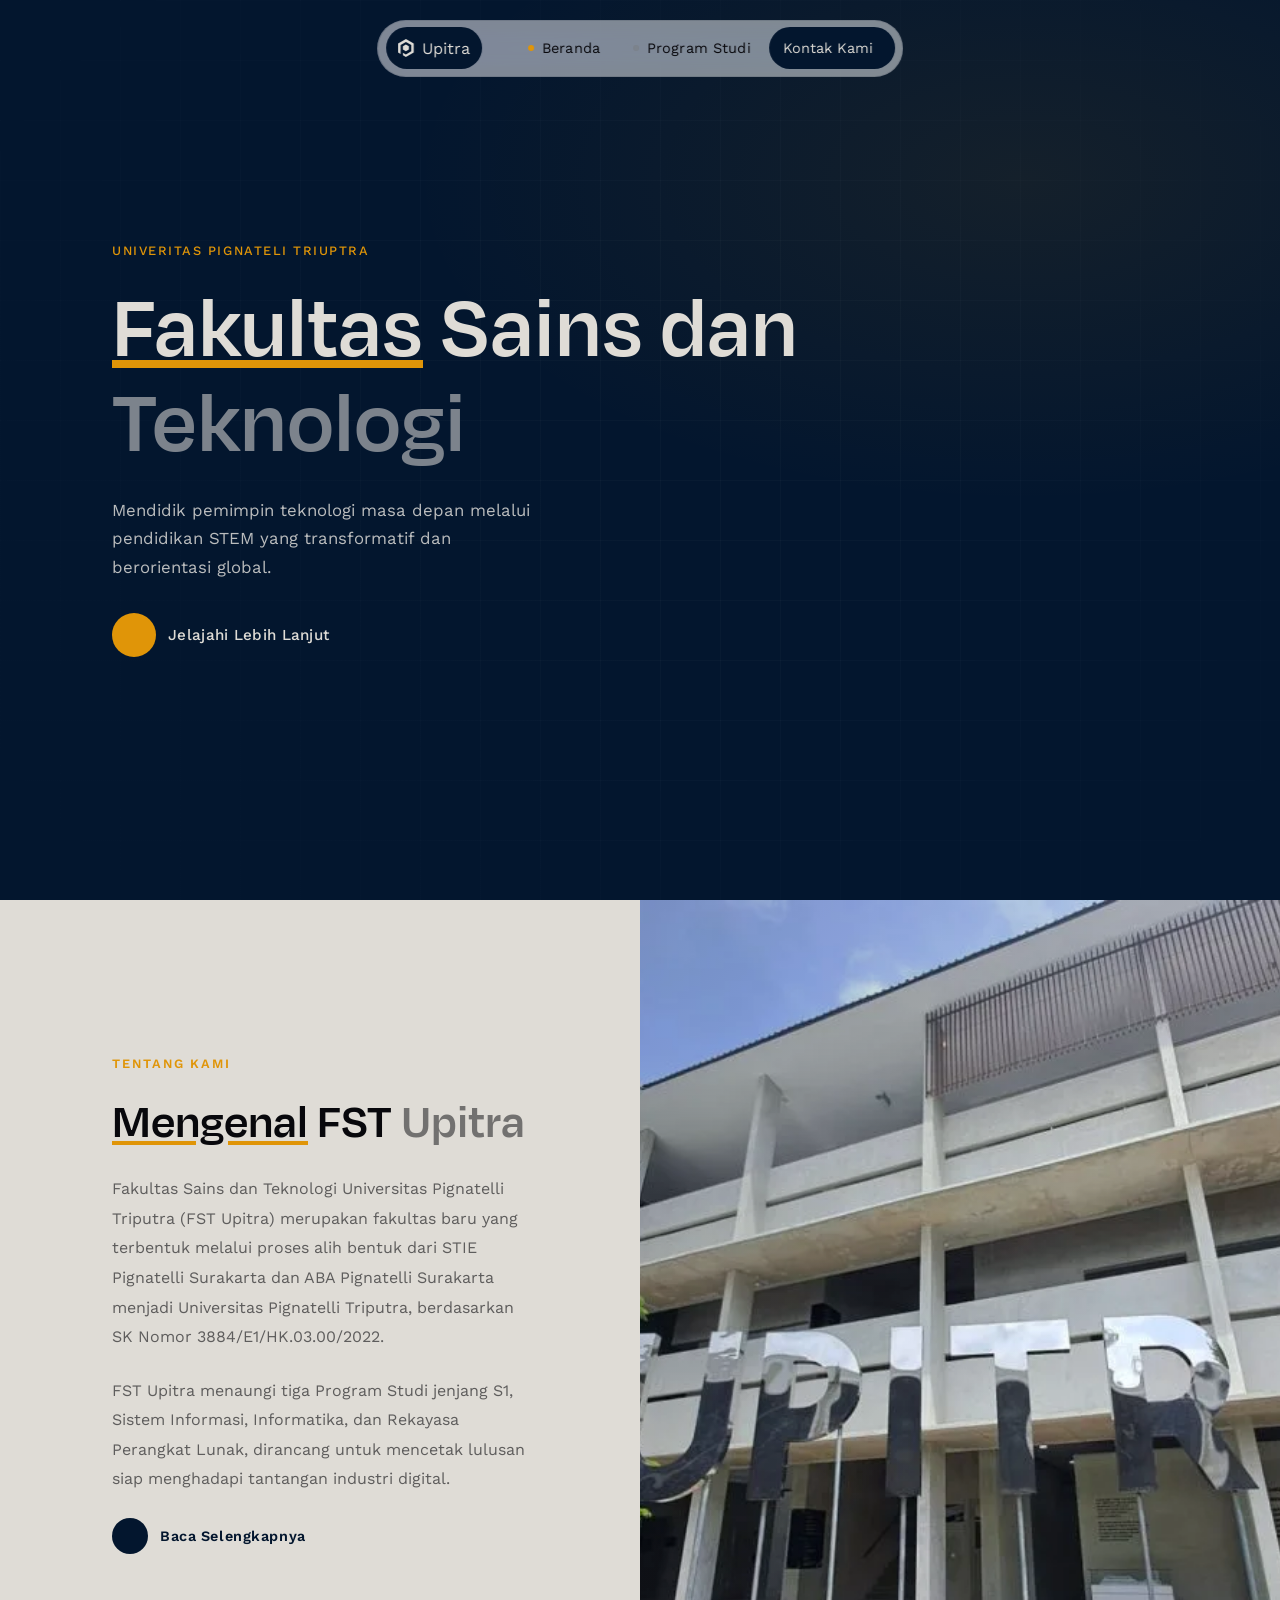
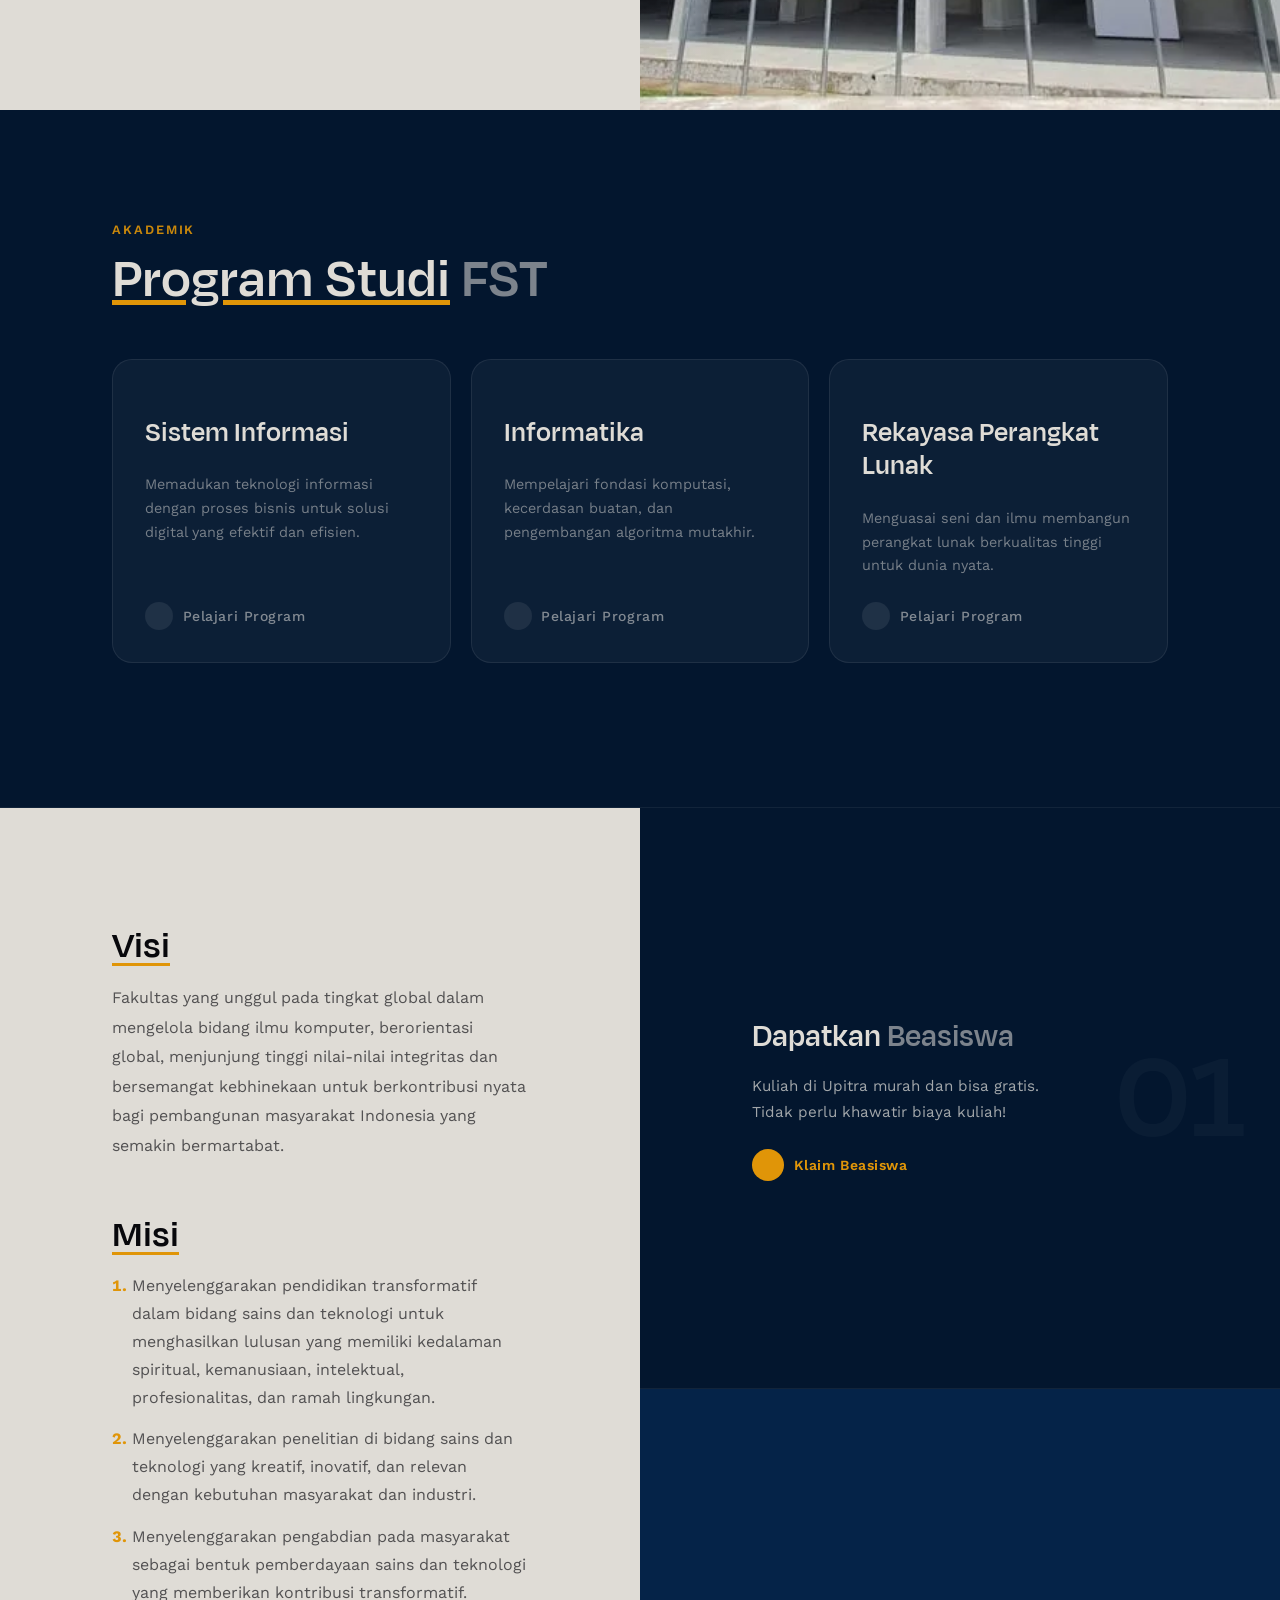
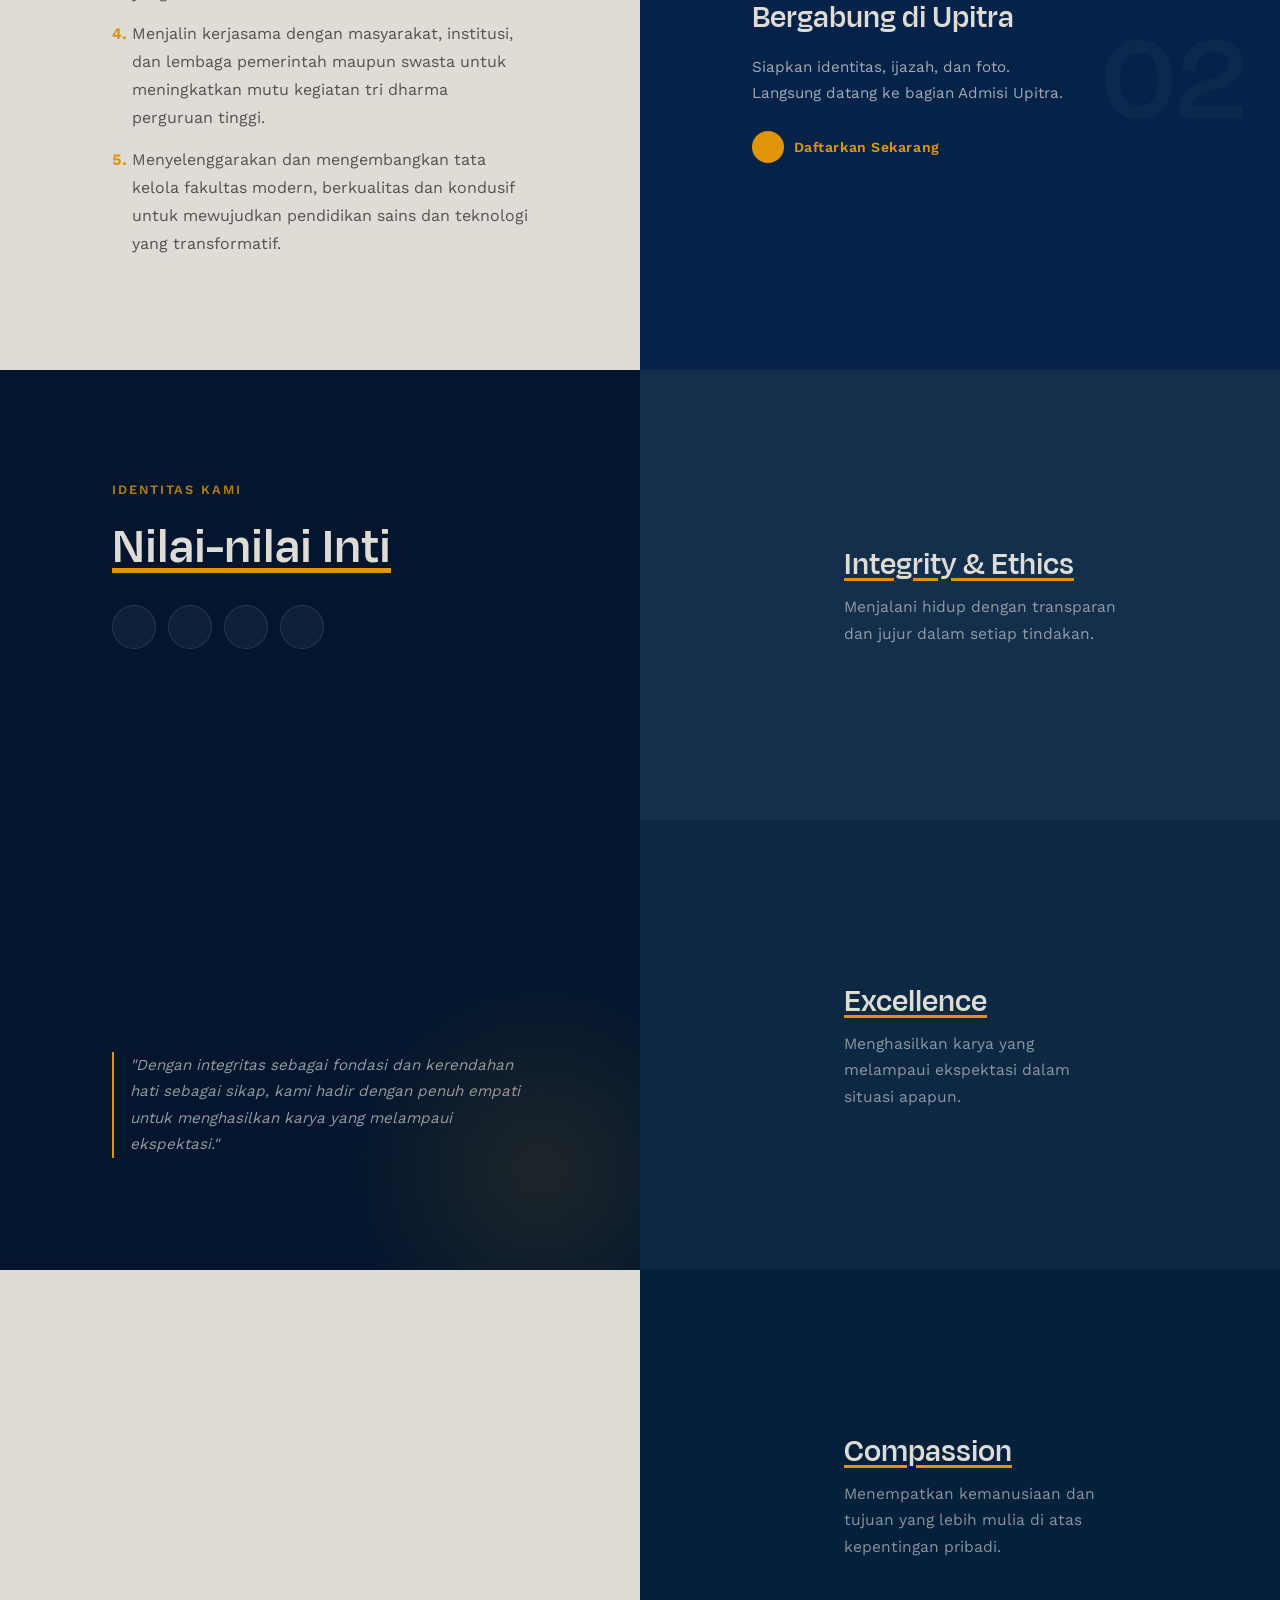
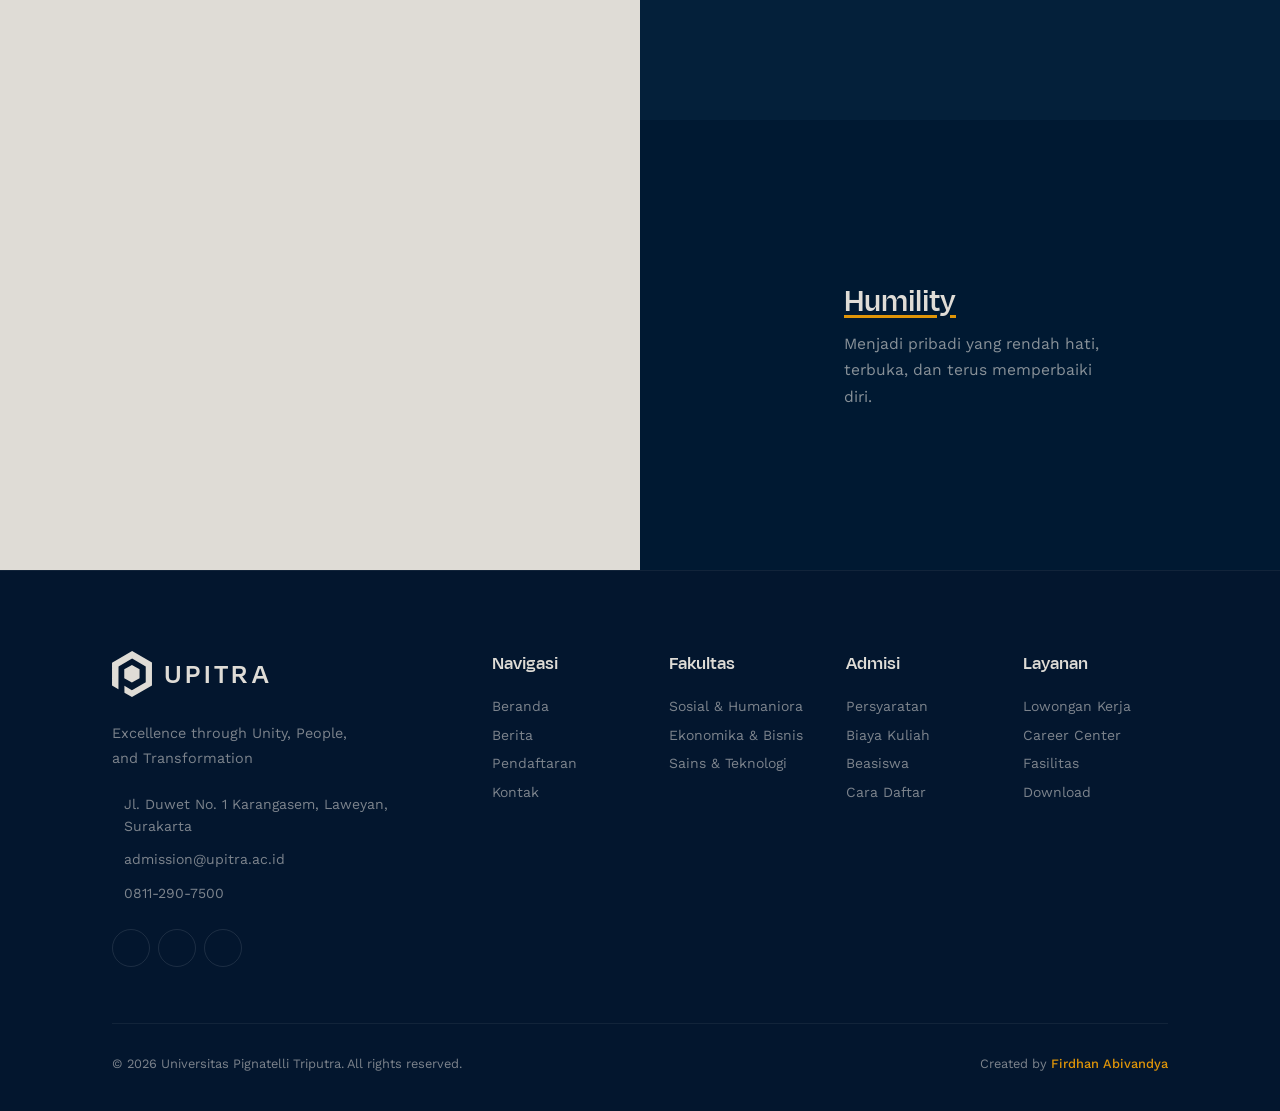
==== commit b3b03c3b: "uptd" ====
--- a/index.html
+++ b/index.html
@@ -16,6 +16,7 @@
             <svg xmlns="http://www.w3.org/2000/svg" width="862" height="993" viewBox="0 0 862 993" fill="none">
                 <path d="M862 250V745L430 993L268 900L267 752L429.5 848.5L727.5 674.5V334.5L433.5 164.5L140 332.5L138.5 826L137 825L0 746V251.5L433.5 0L862 250ZM594 396V586L428.5 681L264 586V396.5L429.5 300.5L594 396Z" fill="#0B0B0B"/>
             </svg>
+            <p>Upitra</p>
         </div>
 
         <ul class="menus" id="menus">
@@ -49,7 +50,7 @@
             </span>
             <h1>
                 <span class="underline">Fakultas</span>
-                Sains dan Teknologi 
+                Sains dan <span class="fade-light">Teknologi</span> 
             </h1>
             <p>
                 Mendidik pemimpin teknologi masa depan melalui pendidikan STEM
@@ -65,7 +66,7 @@
     <section class="section2" id="sc2">
         <div class="tentang-kami reveal">
             <span class="section-eyebrow">Tentang Kami</span>
-            <h2><span class="underline">Mengenal</span> FST Upitra</h2>
+            <h2><span class="underline">Mengenal</span> FST <span class="fade-dark">Upitra</span></h2>
             <p>
                 Fakultas Sains dan Teknologi Universitas Pignatelli Triputra (FST Upitra)
                 merupakan fakultas baru yang terbentuk melalui proses alih bentuk dari
@@ -88,7 +89,7 @@
     <section class="section3">
         <div class="section3-header reveal">
             <span class="section-eyebrow">Akademik</span>
-            <h2><span class="underline">Program Studi</span> FST</h2>
+            <h2><span class="underline">Program Studi</span> <span class="fade-light">FST</span></h2>
         </div>
         <ul class="prodi-grid">
             <li class="prodi-card reveal reveal-delay-1">
@@ -152,7 +153,7 @@
 
         <div class="daftar">
             <div class="daftar-card beasiswa" data-number="01">
-                <h2>Dapatkan Beasiswa</h2>
+                <h2>Dapatkan <span class="fade-light">Beasiswa</span></h2>
                 <p>Kuliah di Upitra murah dan bisa gratis. Tidak perlu khawatir biaya kuliah!</p>
                 <a href="">
                     <span class="arrow-btn"><i class="fi fi-rs-arrow-small-right"></i></span>
--- a/style.css
+++ b/style.css
@@ -25,14 +25,16 @@
 }
 
 .logo {
-    width: 38px;
-    height: 38px;
-    display: flex;
-    align-items: center;
+    width: fit-content;
+    height: 42px;
+    display: flex;
+    align-items: center;
+    gap: 0.5rem;
+    color: var(--light);
     flex-shrink: 0;
-    padding: 0.5rem;
+    padding: 0.75rem;
     background-color: var(--cl2);
-    border-radius: 50%;
+    border-radius: 5rem;
 }
 .logo svg {
     width: 100%;
@@ -178,7 +180,7 @@
     .logo {
         border-radius: 0;
         height: 70px;
-        width: 70px;
+        width: fit-content;
         padding: 1rem;
         flex-shrink: 0;
     }
@@ -638,7 +640,9 @@
     .section4 {
         grid-template-columns: 1fr;
     }
-    .daftar { grid-template-rows: auto auto; }
+    .daftar { grid-template-rows: auto auto; 
+     height: 100vh;
+    }
     .daftar-card { padding: var(--p-body); }
 }
 
@@ -732,9 +736,9 @@
 }
 
 .nilai-item:nth-child(1) { top: 0;     background: oklch(0.30 0.06 250); }
-.nilai-item:nth-child(2) { top: 5rem;  background: oklch(0.27 0.06 250); height: calc(100vh - 5rem); }
-.nilai-item:nth-child(3) { top: 10rem; background: oklch(0.24 0.06 250); height: calc(100vh - 10rem); }
-.nilai-item:nth-child(4) { top: 15rem; background: oklch(0.21 0.06 250); }
+.nilai-item:nth-child(2) { top: 0rem;  background: oklch(0.27 0.06 250);  }
+.nilai-item:nth-child(3) { top: 0rem; background: oklch(0.24 0.06 250); }
+.nilai-item:nth-child(4) { top: 0rem; background: oklch(0.21 0.06 250); }
 
 .nilai-item-icon {
     font-size: 3.5rem;
@@ -788,9 +792,6 @@
     .nilai-item-content p { max-width: none; }
 }
 
-/* ─────────────────────────────────────────
-   FOOTER
-───────────────────────────────────────── */
 footer.footer {
     background-color: var(--cl2);
     color: var(--light);
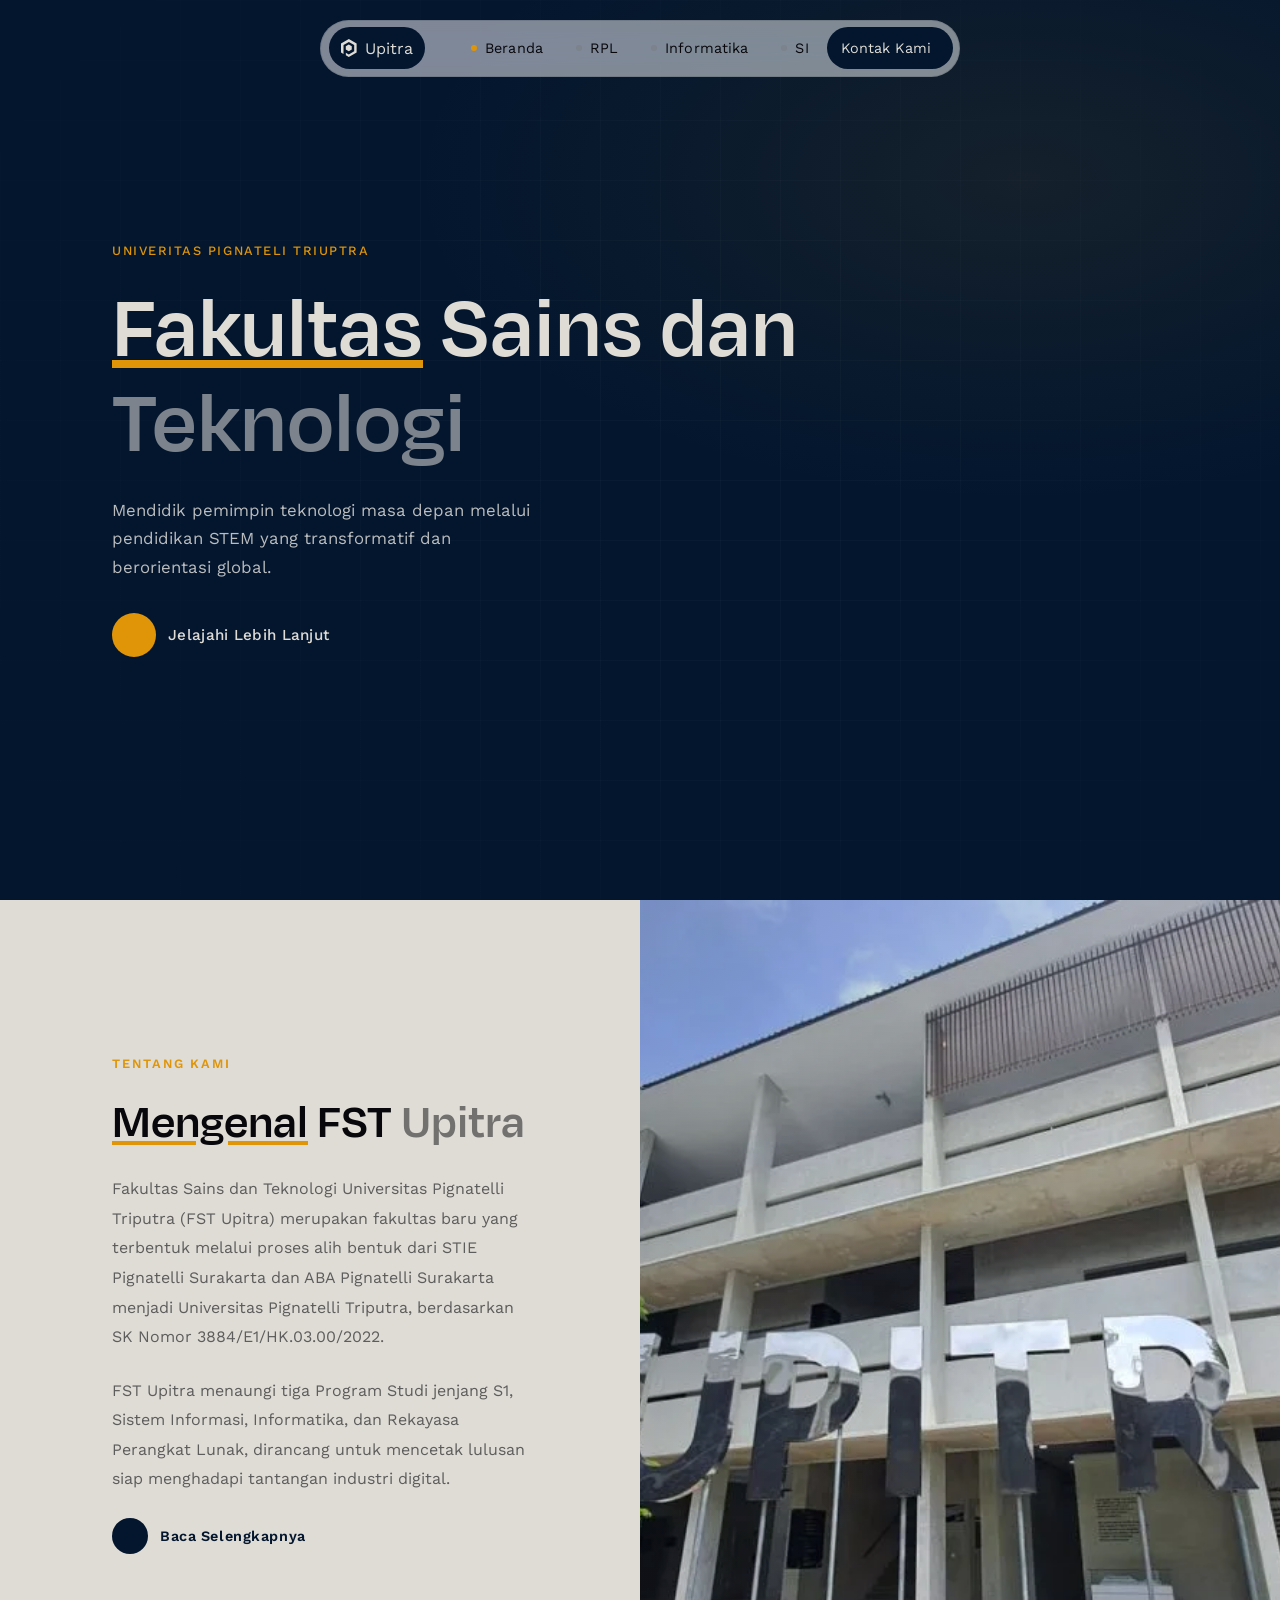
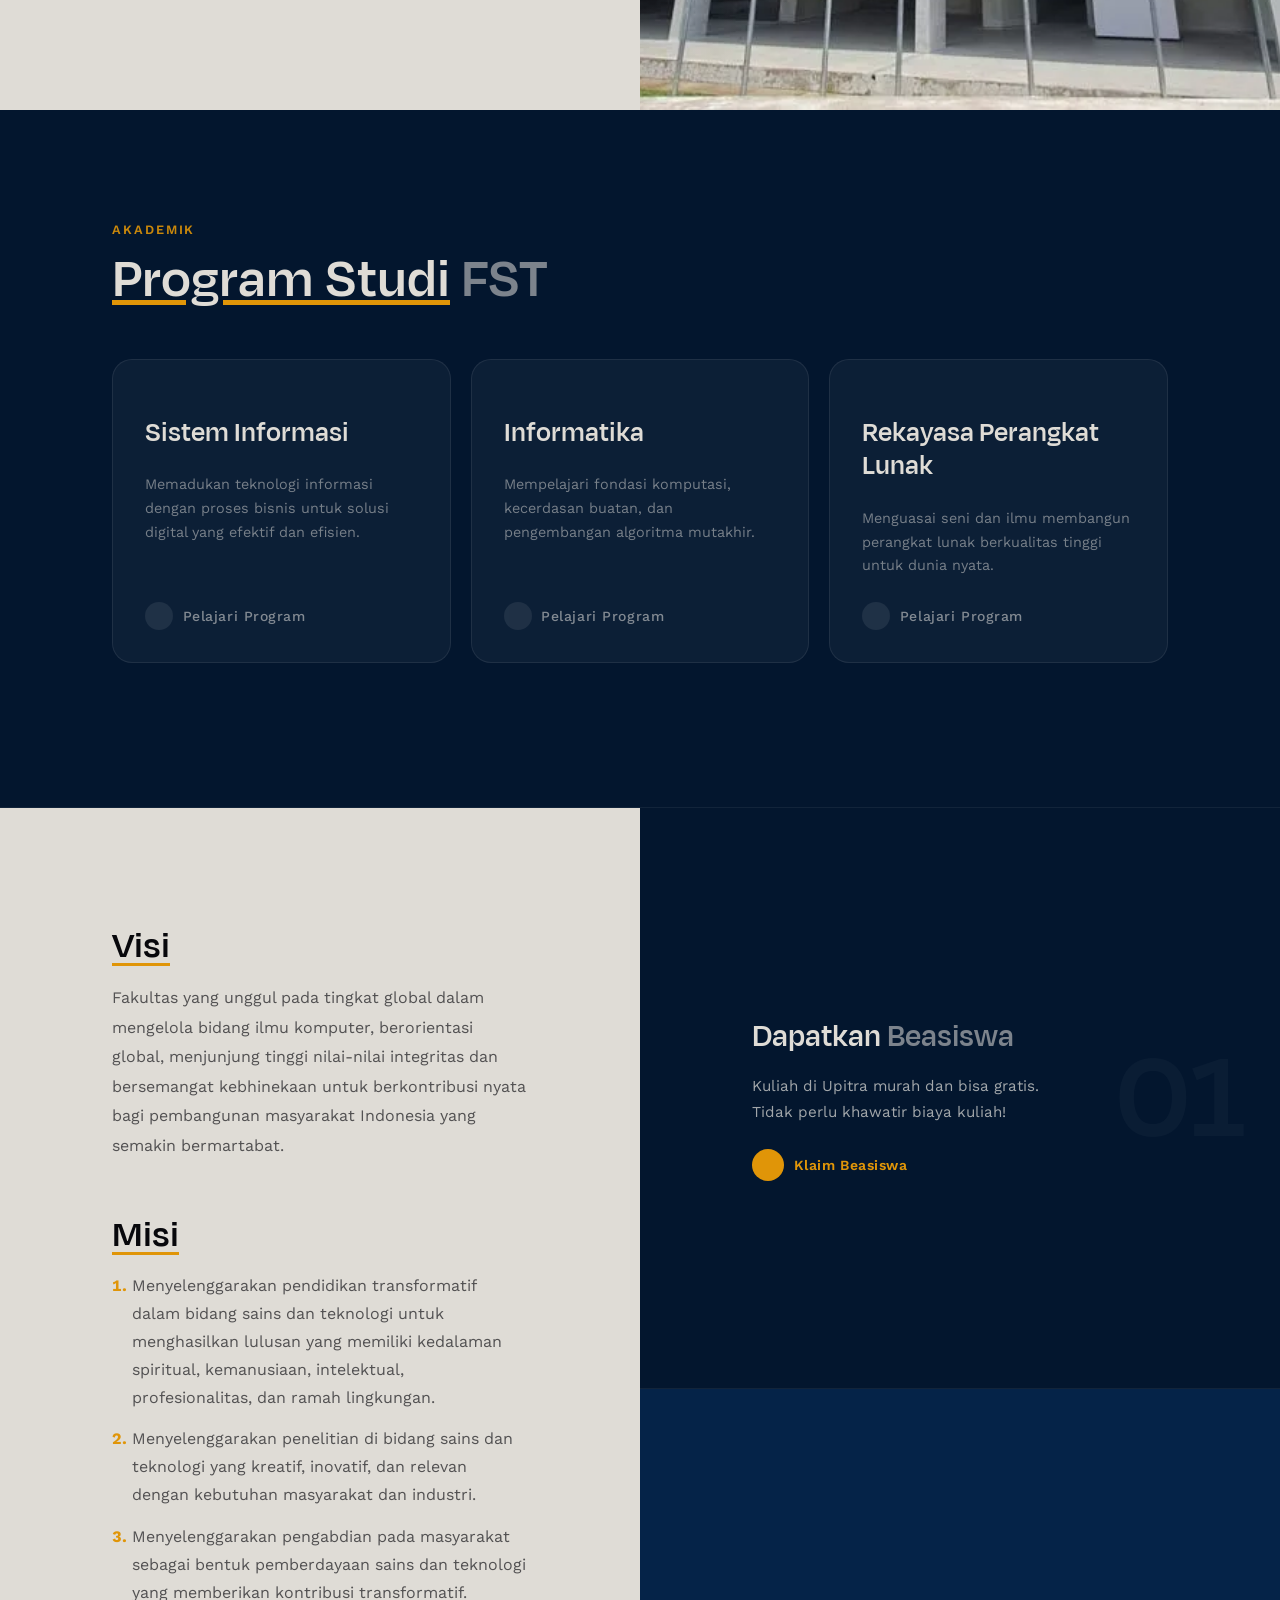
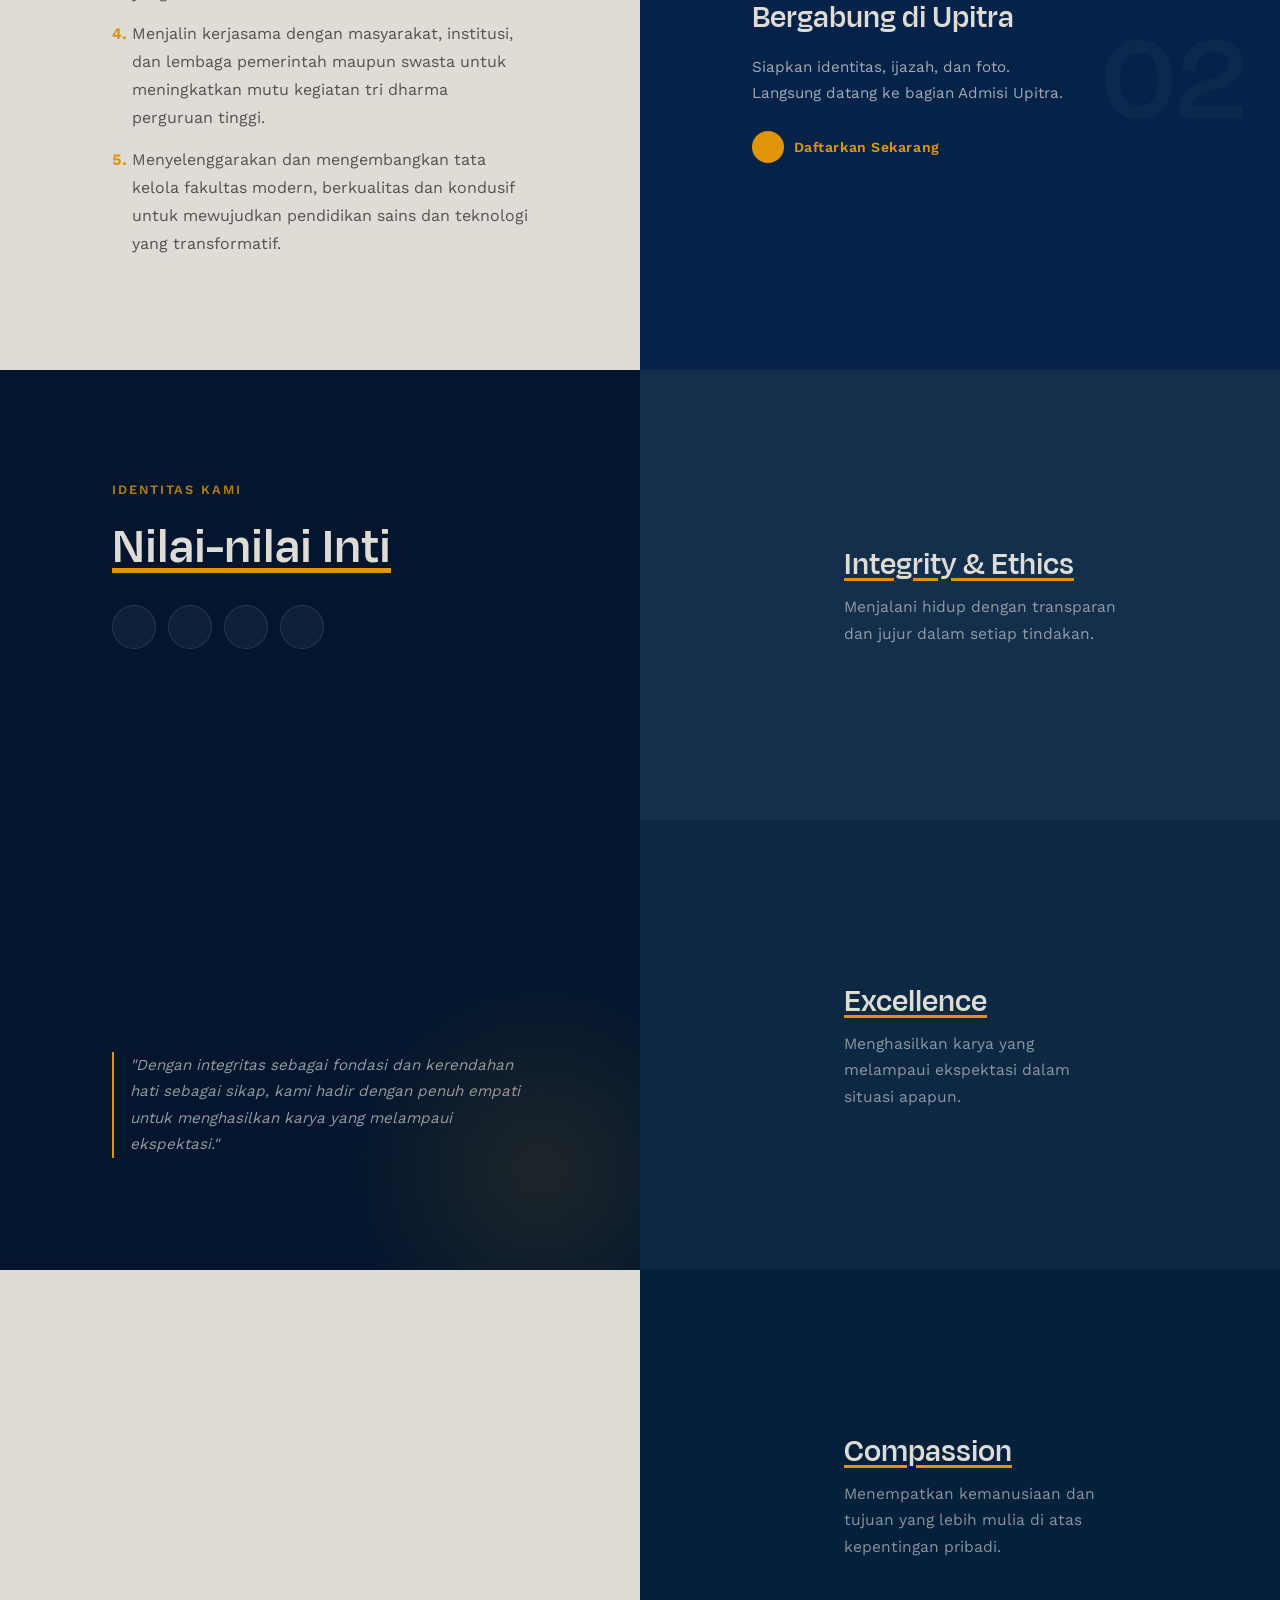
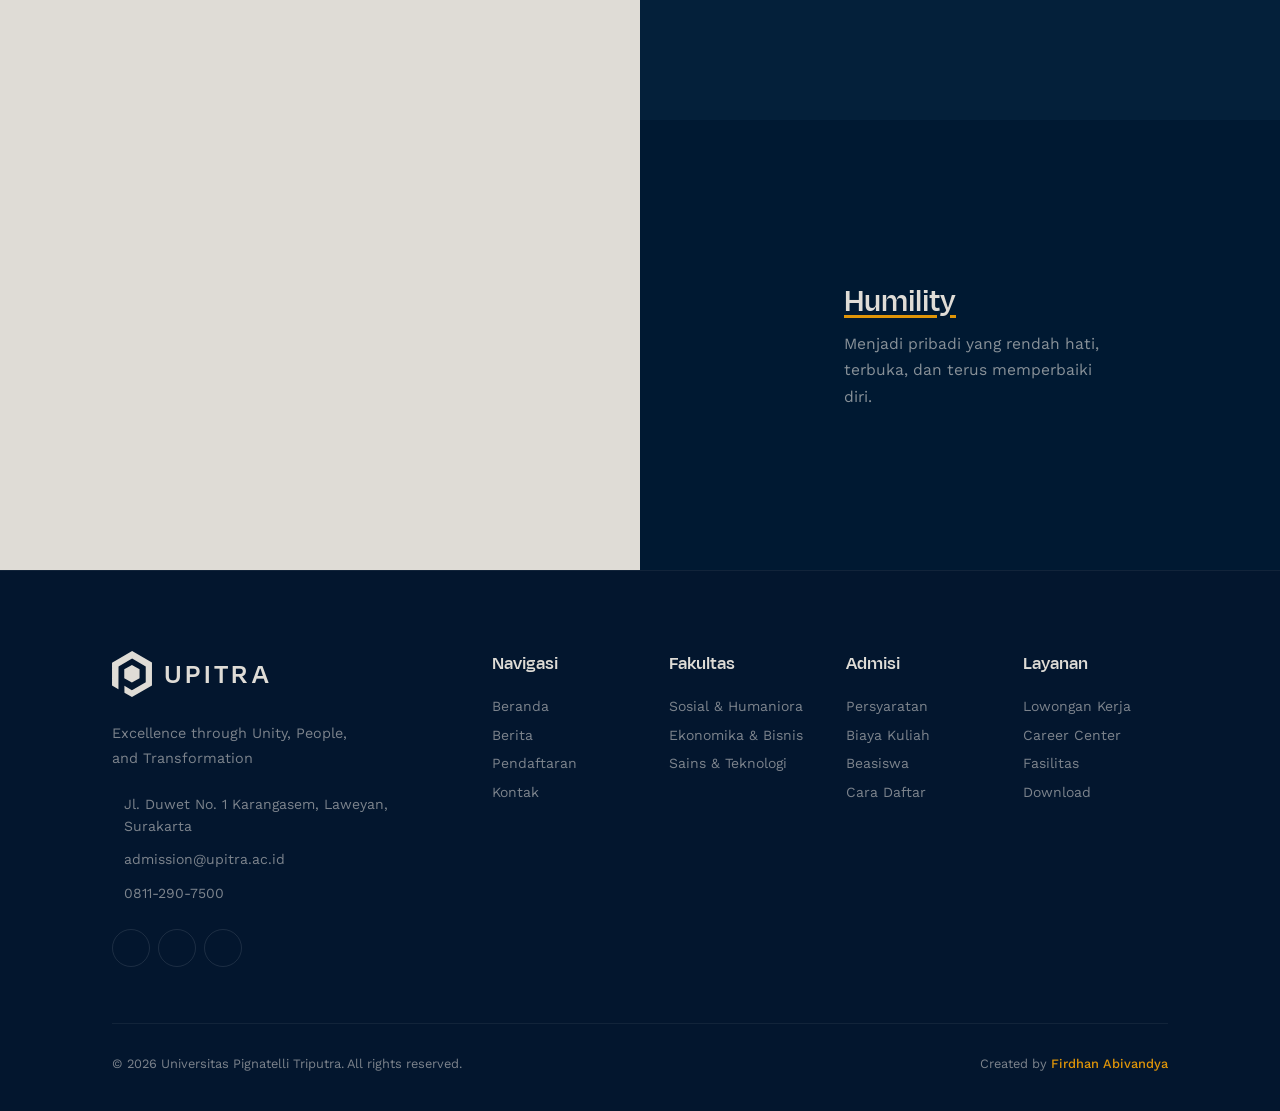
==== commit 38ffd31b: "uptd" ====
--- a/index.html
+++ b/index.html
@@ -27,7 +27,17 @@
             </li>
             <li class="menu">
                 <a href="rpl.html">
-                    <span></span>Program Studi
+                    <span></span>RPL
+                </a>
+            </li>
+            <li class="menu">
+                <a href="inf.html">
+                    <span></span>Informatika
+                </a>
+            </li>
+            <li class="menu">
+                <a href="si.html">
+                    <span></span>SI
                 </a>
             </li>
             <li class="menu kontak-kami">
@@ -301,31 +311,16 @@
     </footer>
 
     <script>
-        // ── Header scroll effect ──
-        const header = document.getElementById('mainHeader');
-        window.addEventListener('scroll', () => {
-            header.classList.toggle('scrolled', window.scrollY > 20);
-        });
-
-        // ── Mobile menu toggle ──
+
         const triggerMenu = document.getElementById('triggerMenu');
         const menus = document.getElementById('menus');
 
         triggerMenu.addEventListener('click', () => {
             const isOpen = menus.classList.toggle('buka');
             document.body.style.overflow = isOpen ? 'hidden' : '';
-            triggerMenu.setAttribute('aria-expanded', isOpen);
         });
 
-        // Close on outside click
-        document.addEventListener('click', (e) => {
-            if (!header.contains(e.target) && menus.classList.contains('buka')) {
-                menus.classList.remove('buka');
-                document.body.style.overflow = '';
-            }
-        });
-
-        // ── Scroll reveal ──
+
         const revealObserver = new IntersectionObserver((entries) => {
             entries.forEach(entry => {
                 if (entry.isIntersecting) {
--- a/style.css
+++ b/style.css
@@ -21,7 +21,7 @@
 }
 
 header.scrolled {
-    box-shadow: 0 4px 40px rgba(3, 22, 46, 0.12);
+    transform: translateY(-100%);
 }
 
 .logo {
@@ -133,9 +133,10 @@
         border: none;
         padding: 0;
         gap: 1rem;
-    }
-
-    .trigger-menu { display: flex; }
+        background: var(--cl2);
+    }
+
+    .trigger-menu { display: flex; color: var(--light); }
 
     .menus {
         position: fixed;
@@ -181,7 +182,7 @@
         border-radius: 0;
         height: 70px;
         width: fit-content;
-        padding: 1rem;
+        padding: 1.25rem;
         flex-shrink: 0;
     }
     .logo svg path { fill: var(--light); }
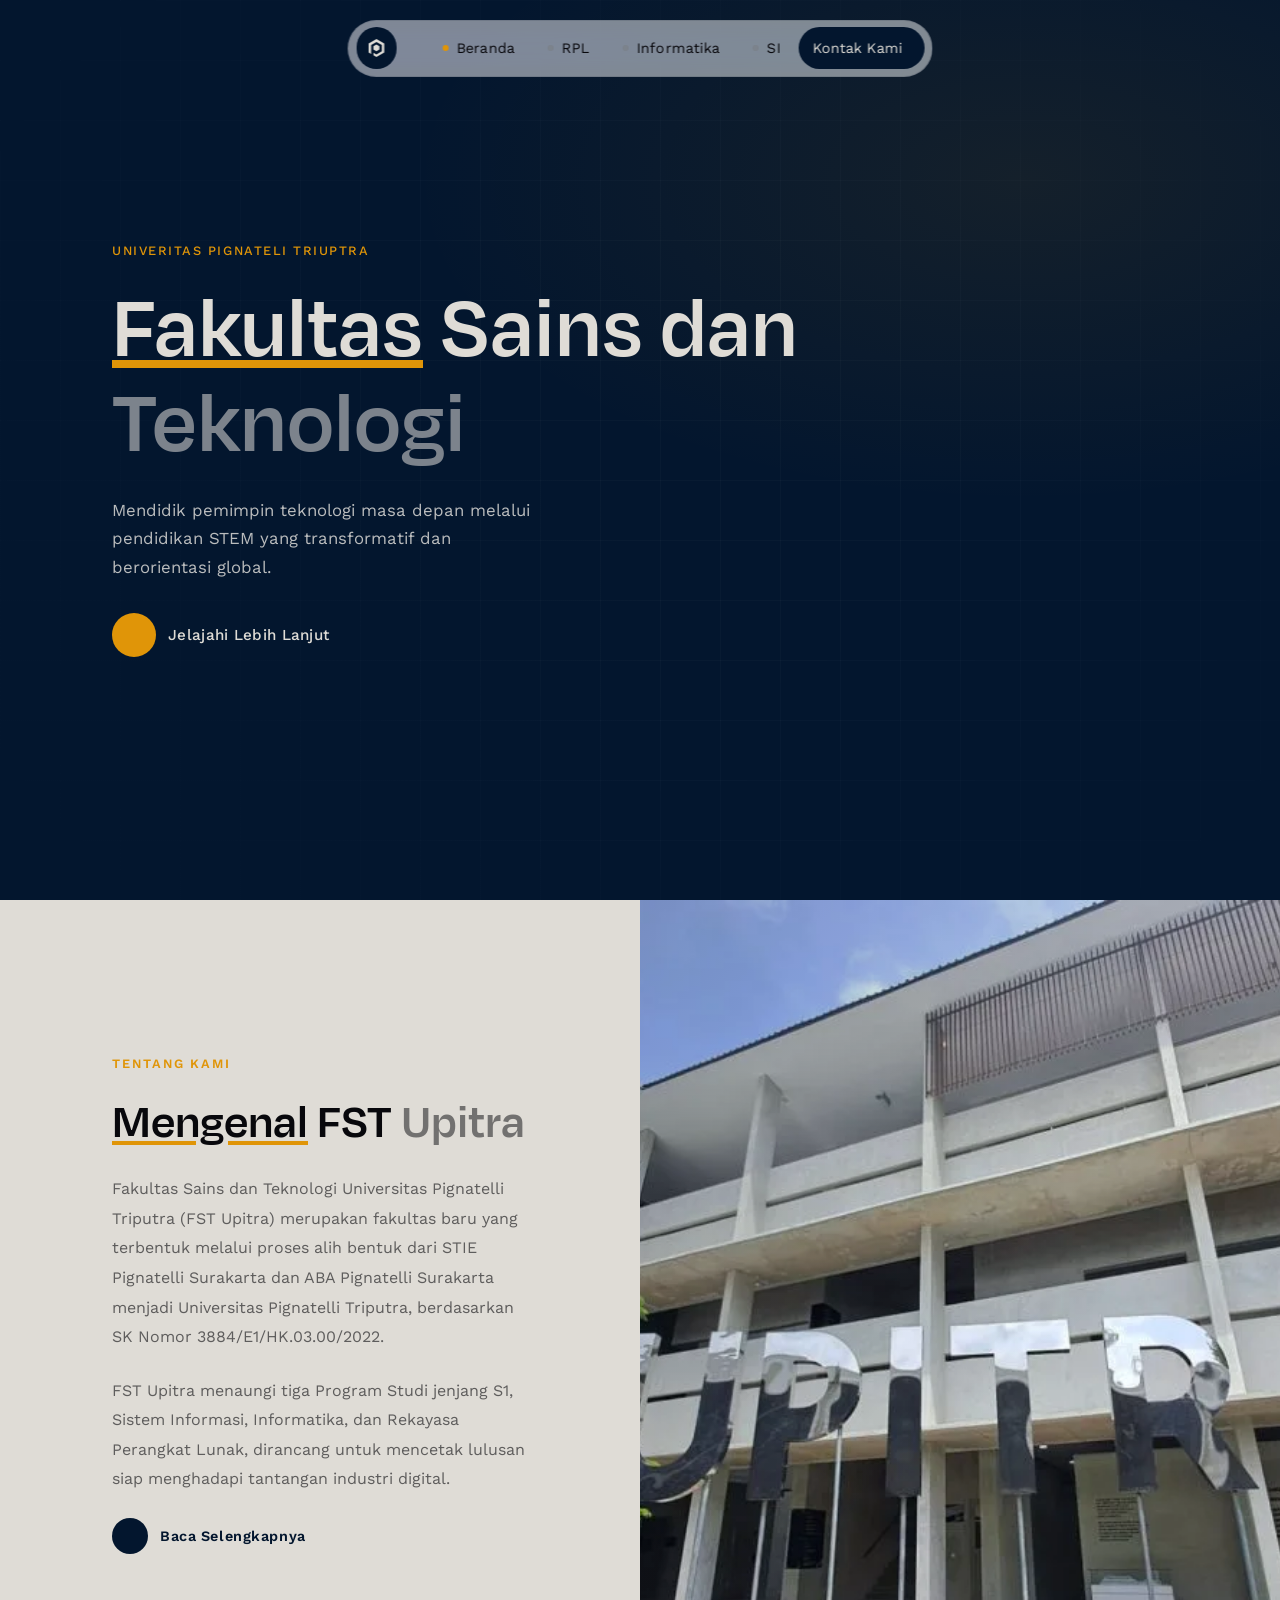
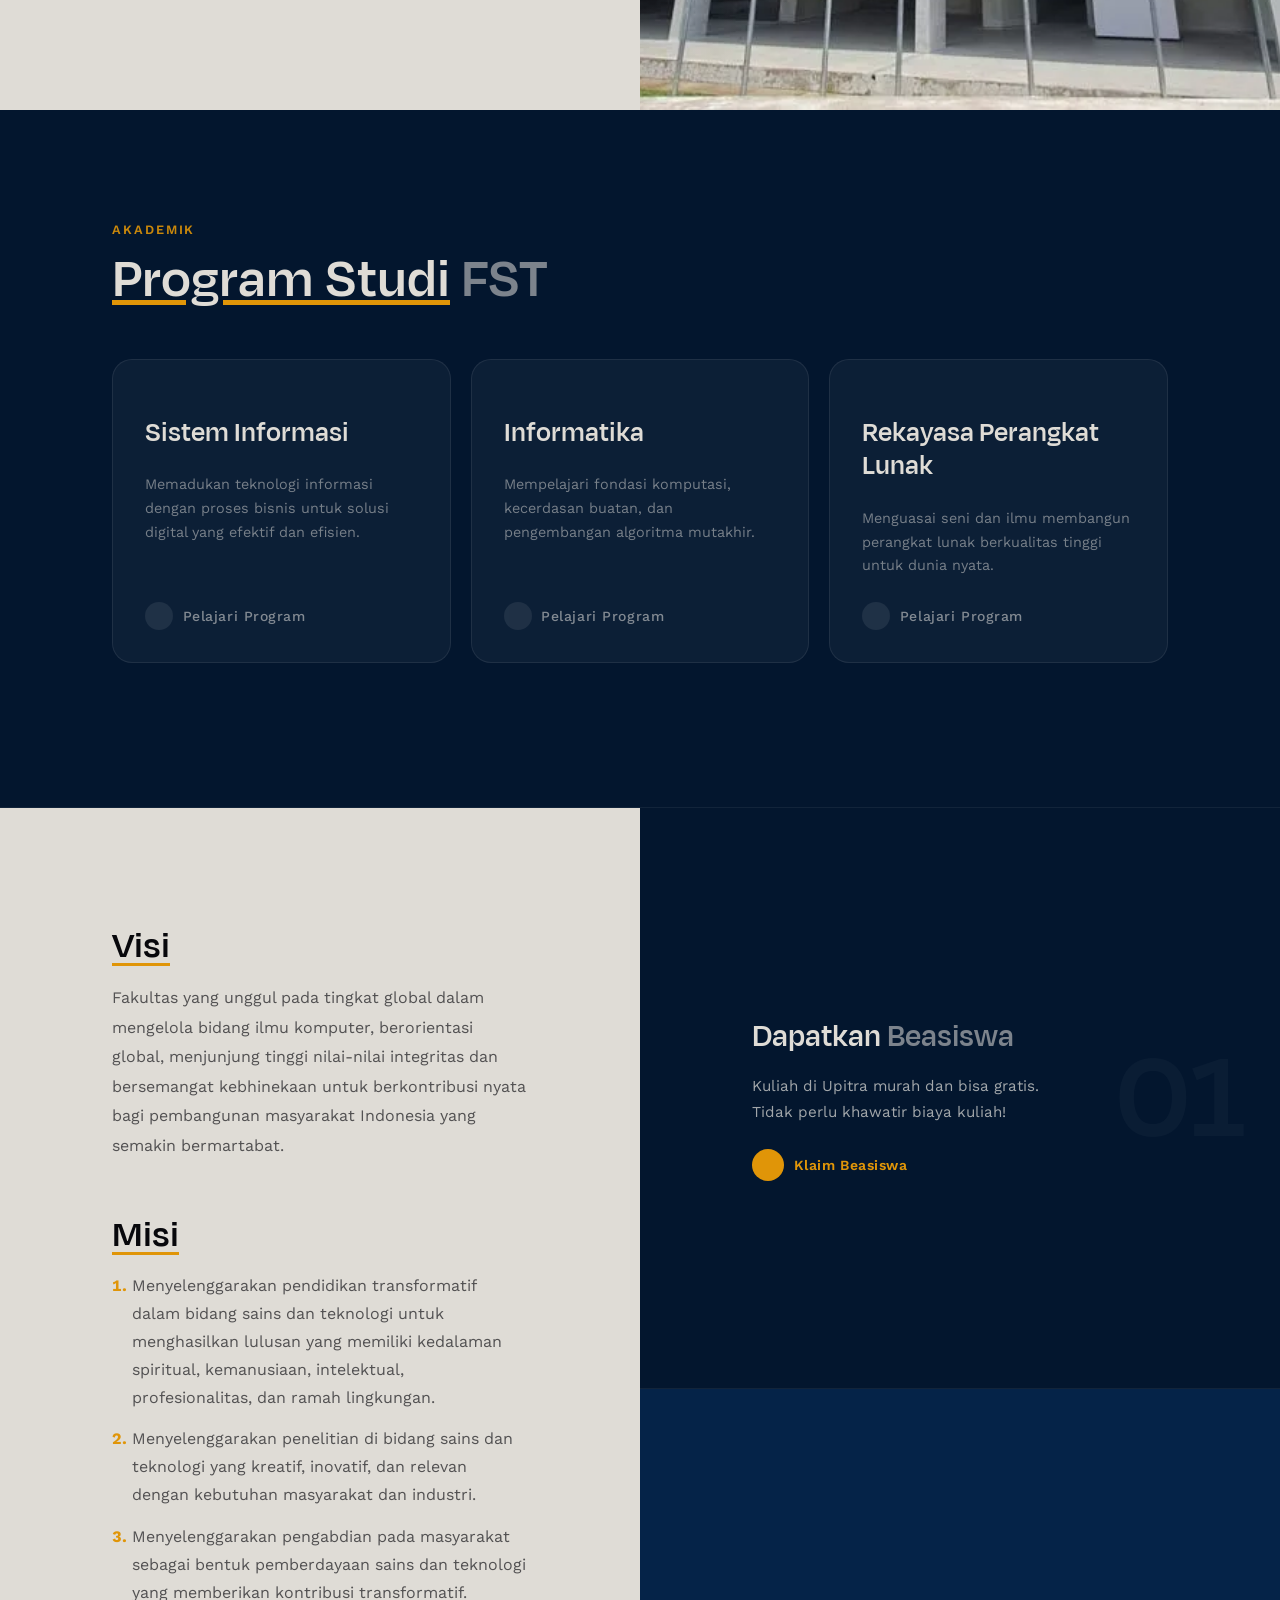
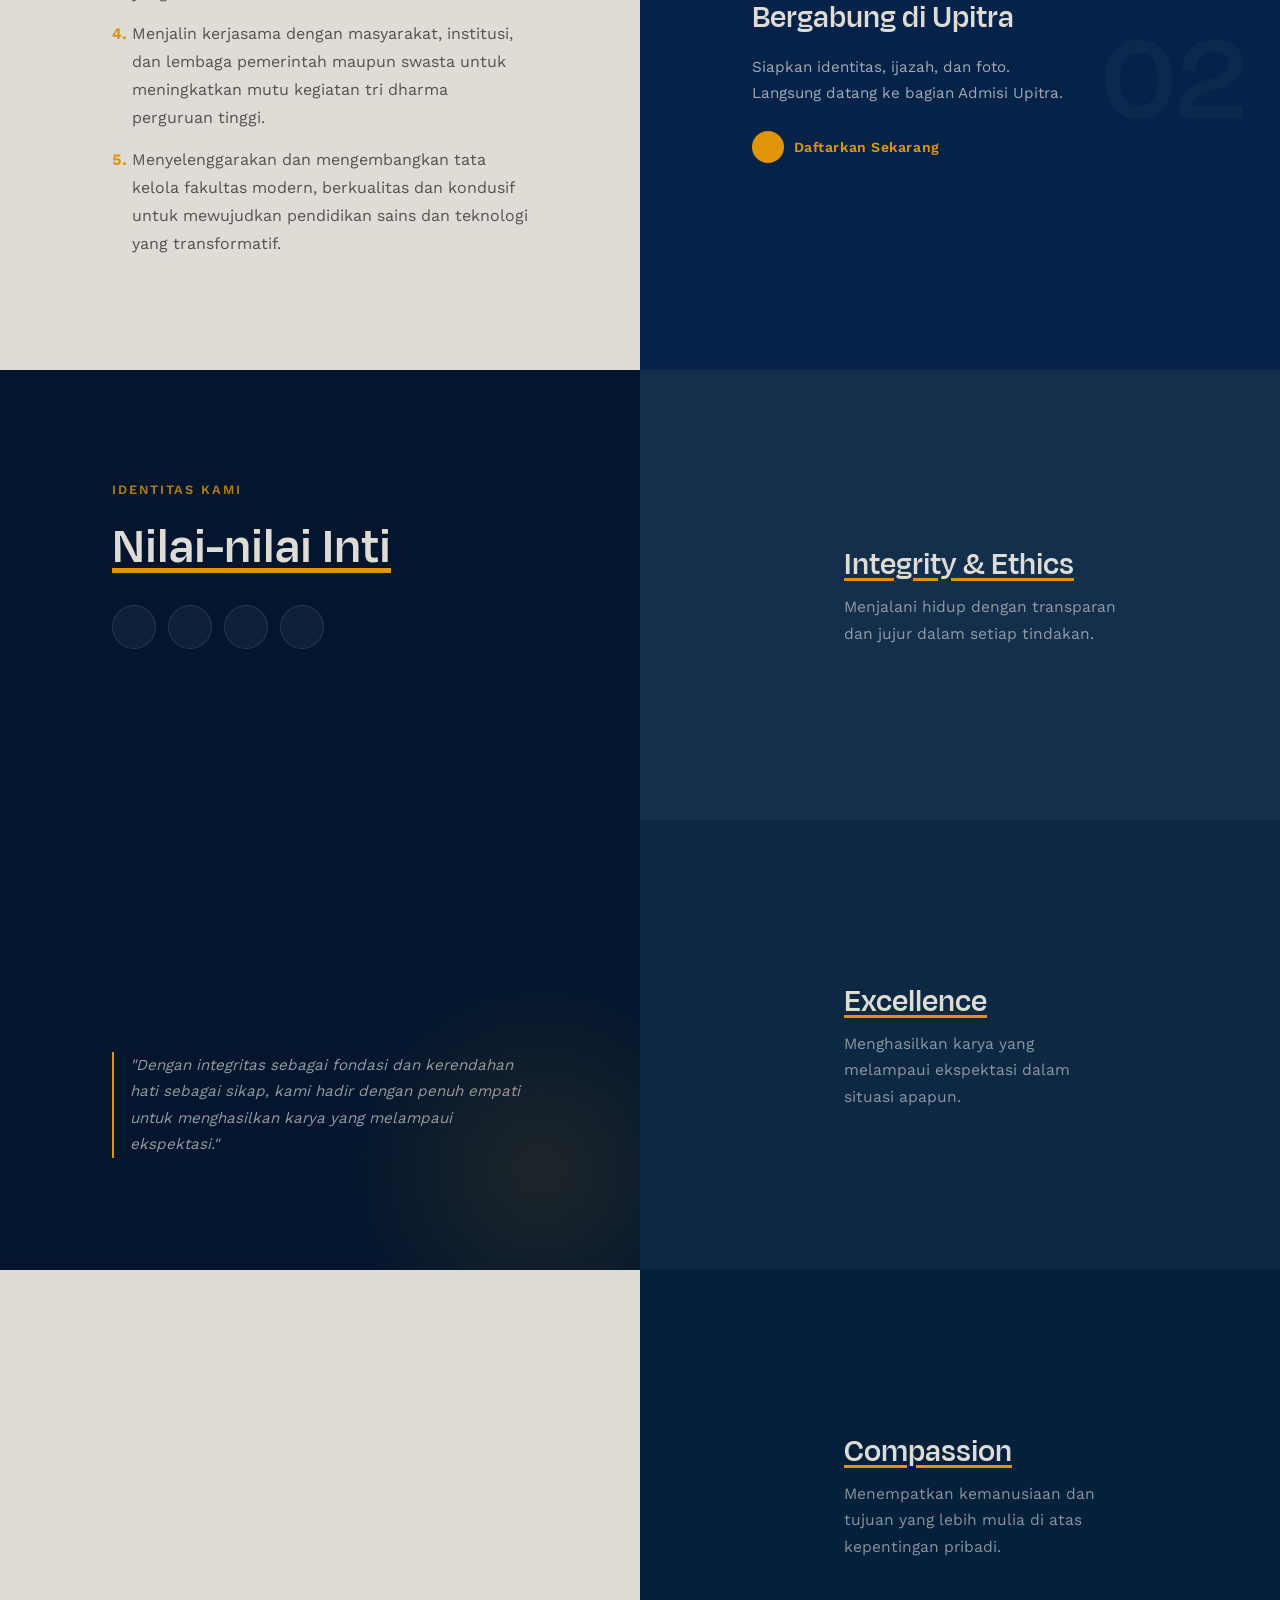
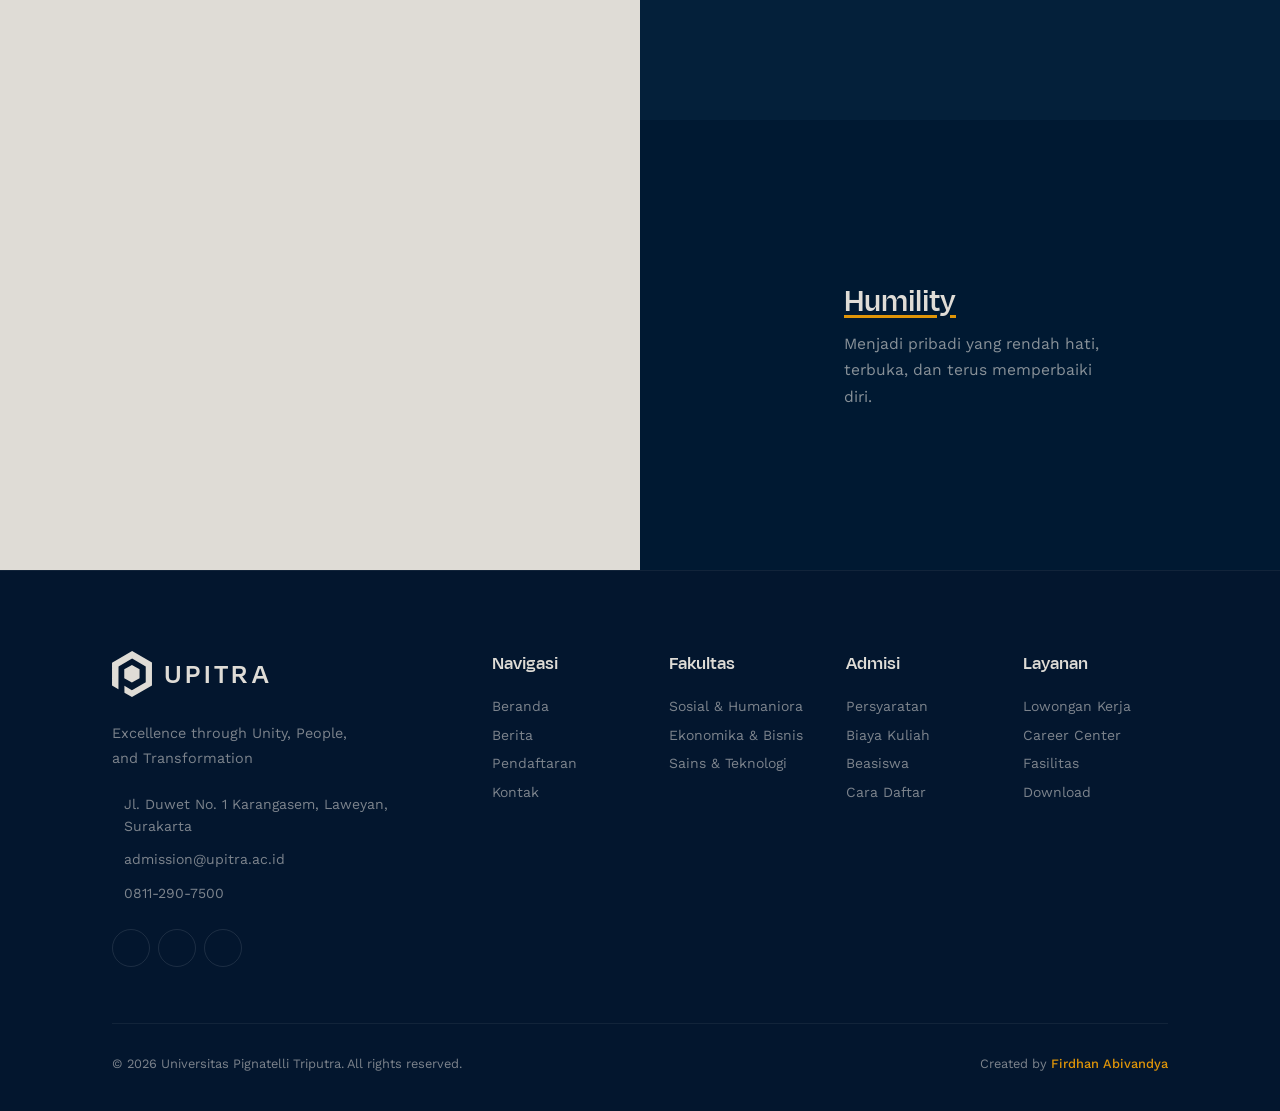
==== commit 8ec29b72: "uptd" ====
--- a/index.html
+++ b/index.html
@@ -16,7 +16,6 @@
             <svg xmlns="http://www.w3.org/2000/svg" width="862" height="993" viewBox="0 0 862 993" fill="none">
                 <path d="M862 250V745L430 993L268 900L267 752L429.5 848.5L727.5 674.5V334.5L433.5 164.5L140 332.5L138.5 826L137 825L0 746V251.5L433.5 0L862 250ZM594 396V586L428.5 681L264 586V396.5L429.5 300.5L594 396Z" fill="#0B0B0B"/>
             </svg>
-            <p>Upitra</p>
         </div>
 
         <ul class="menus" id="menus">
